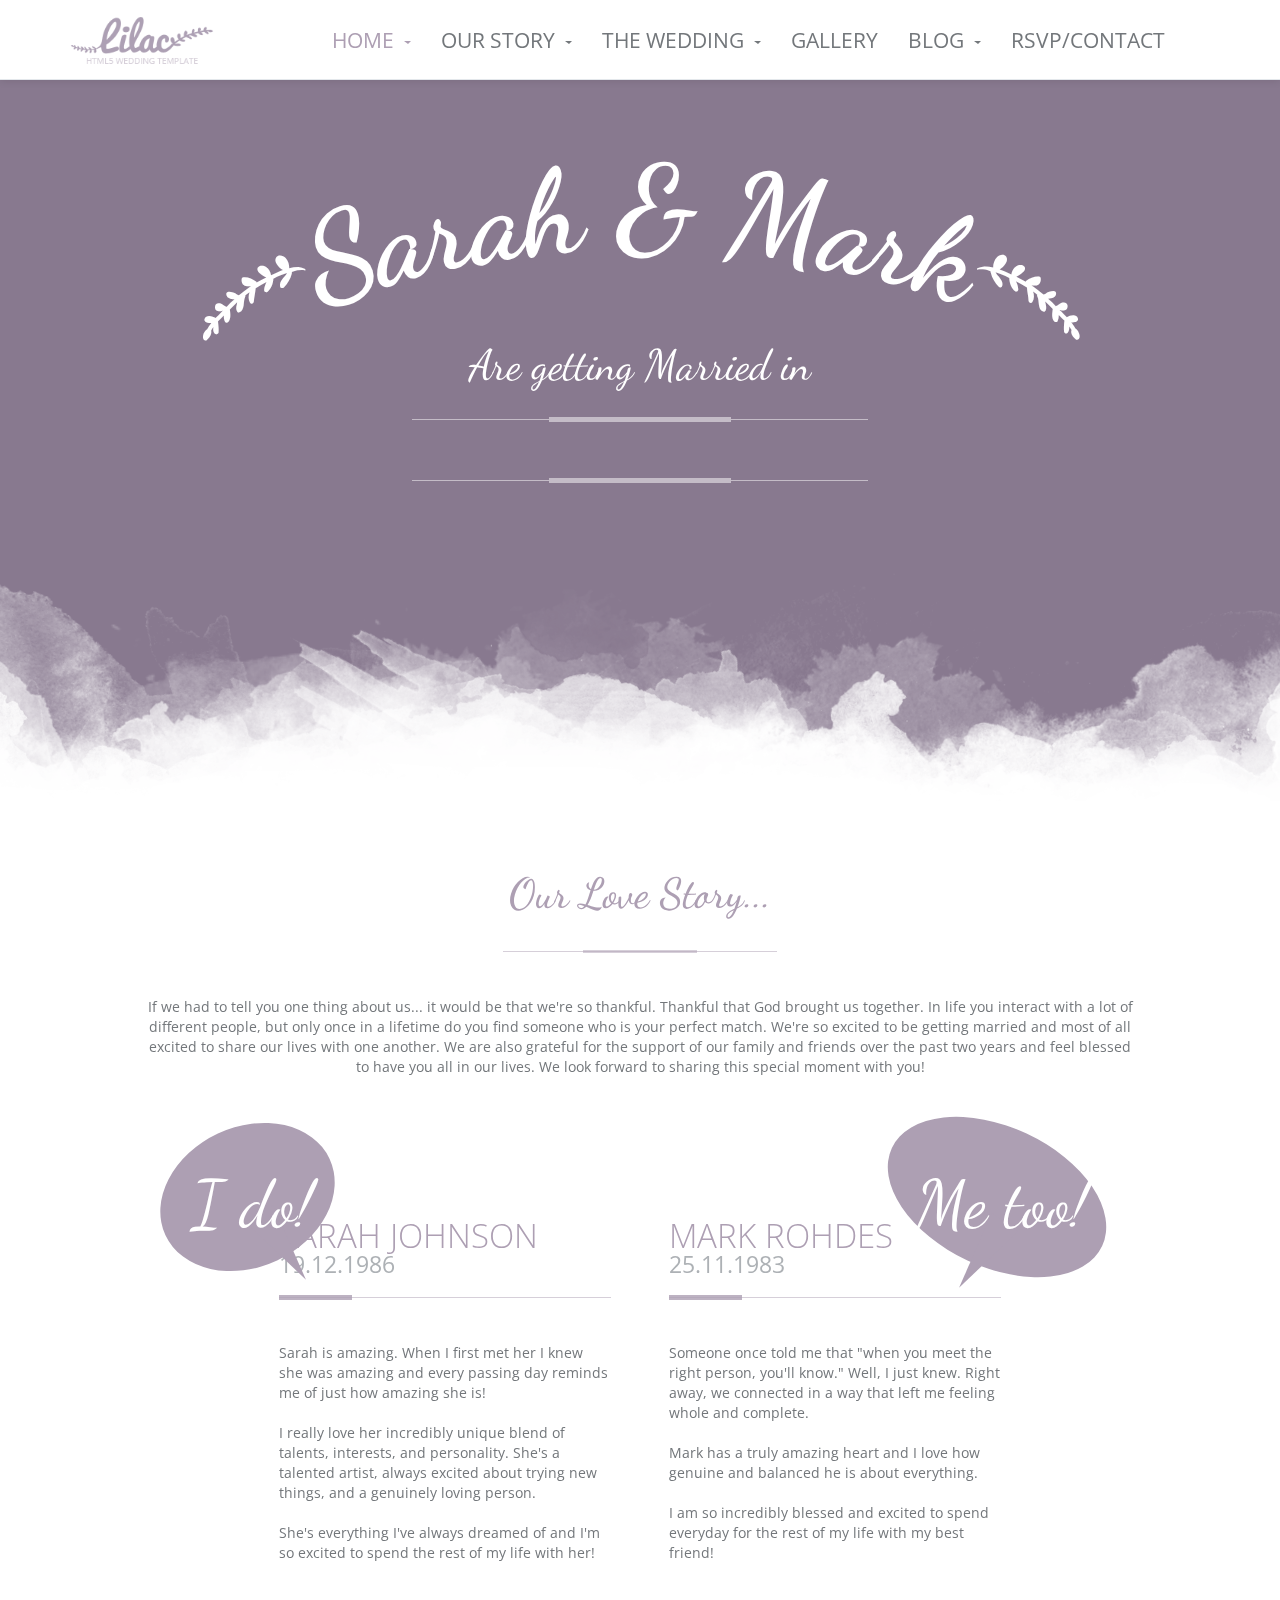
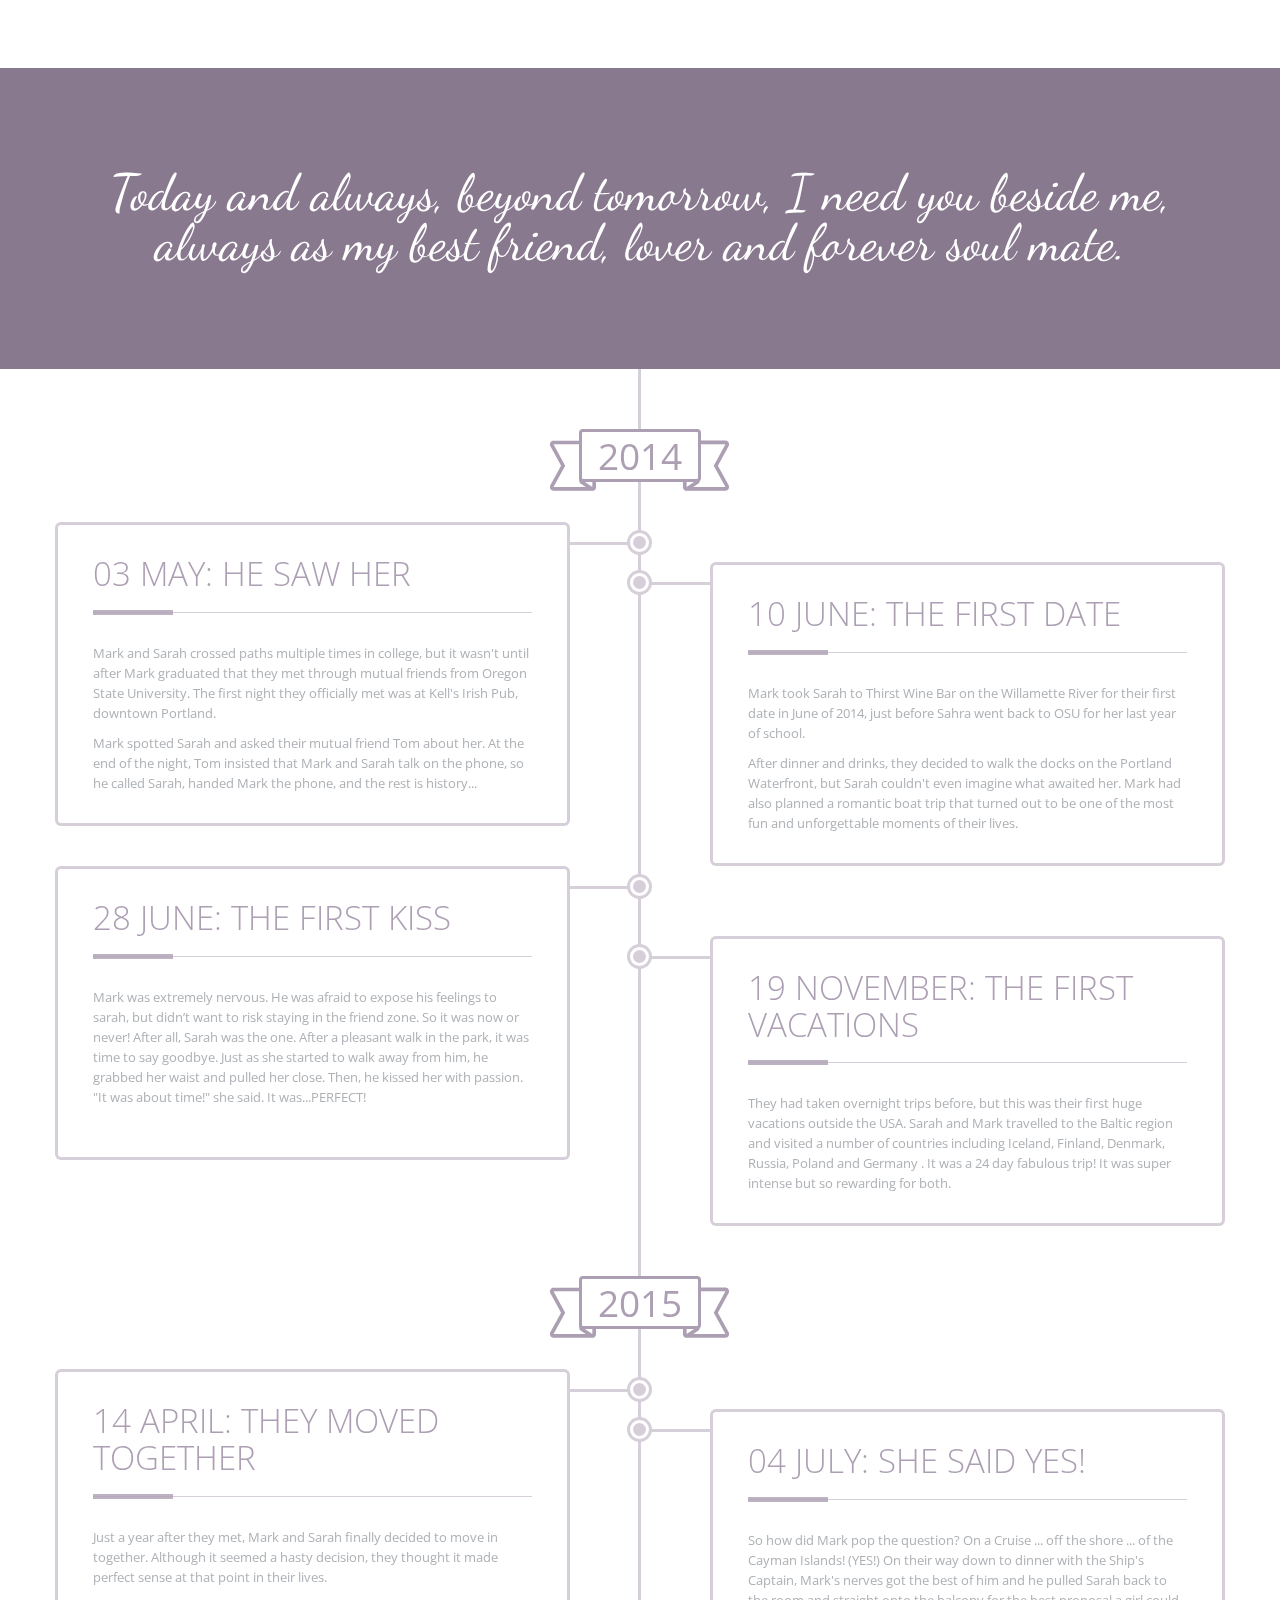
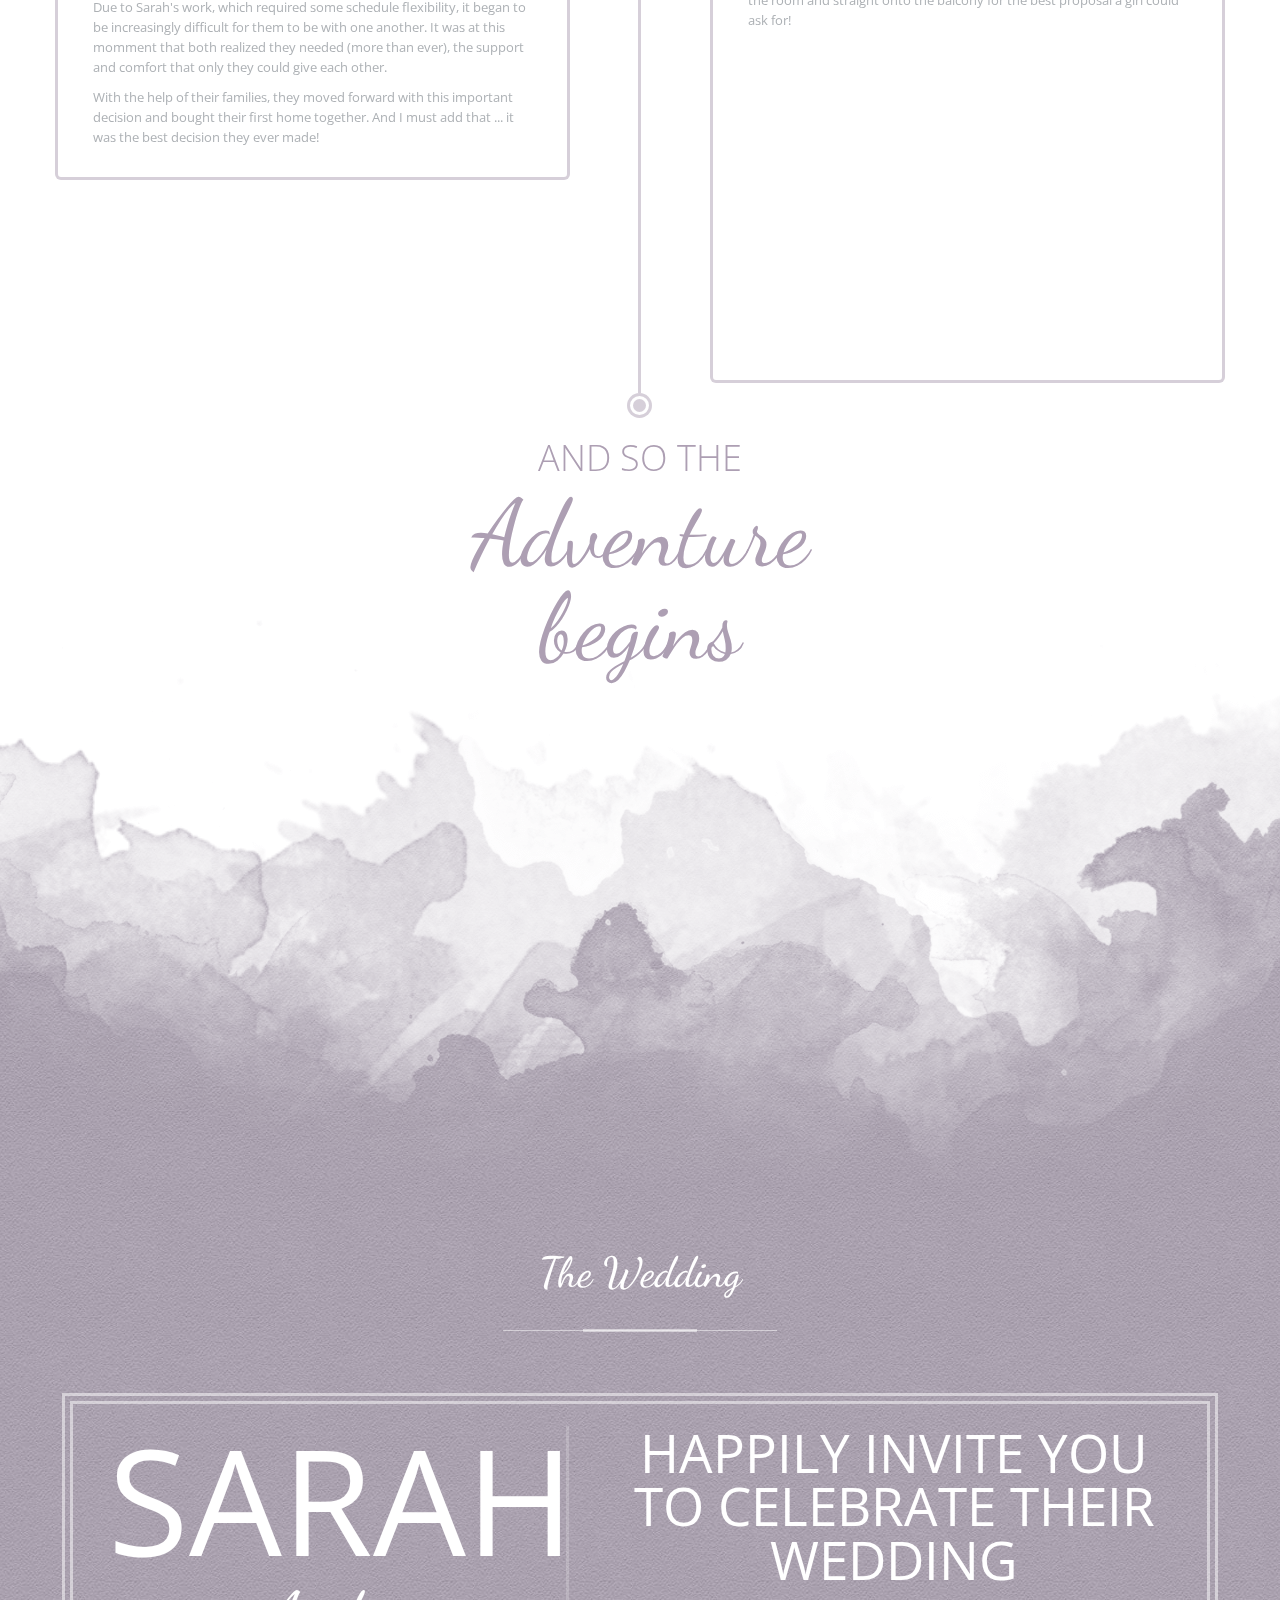
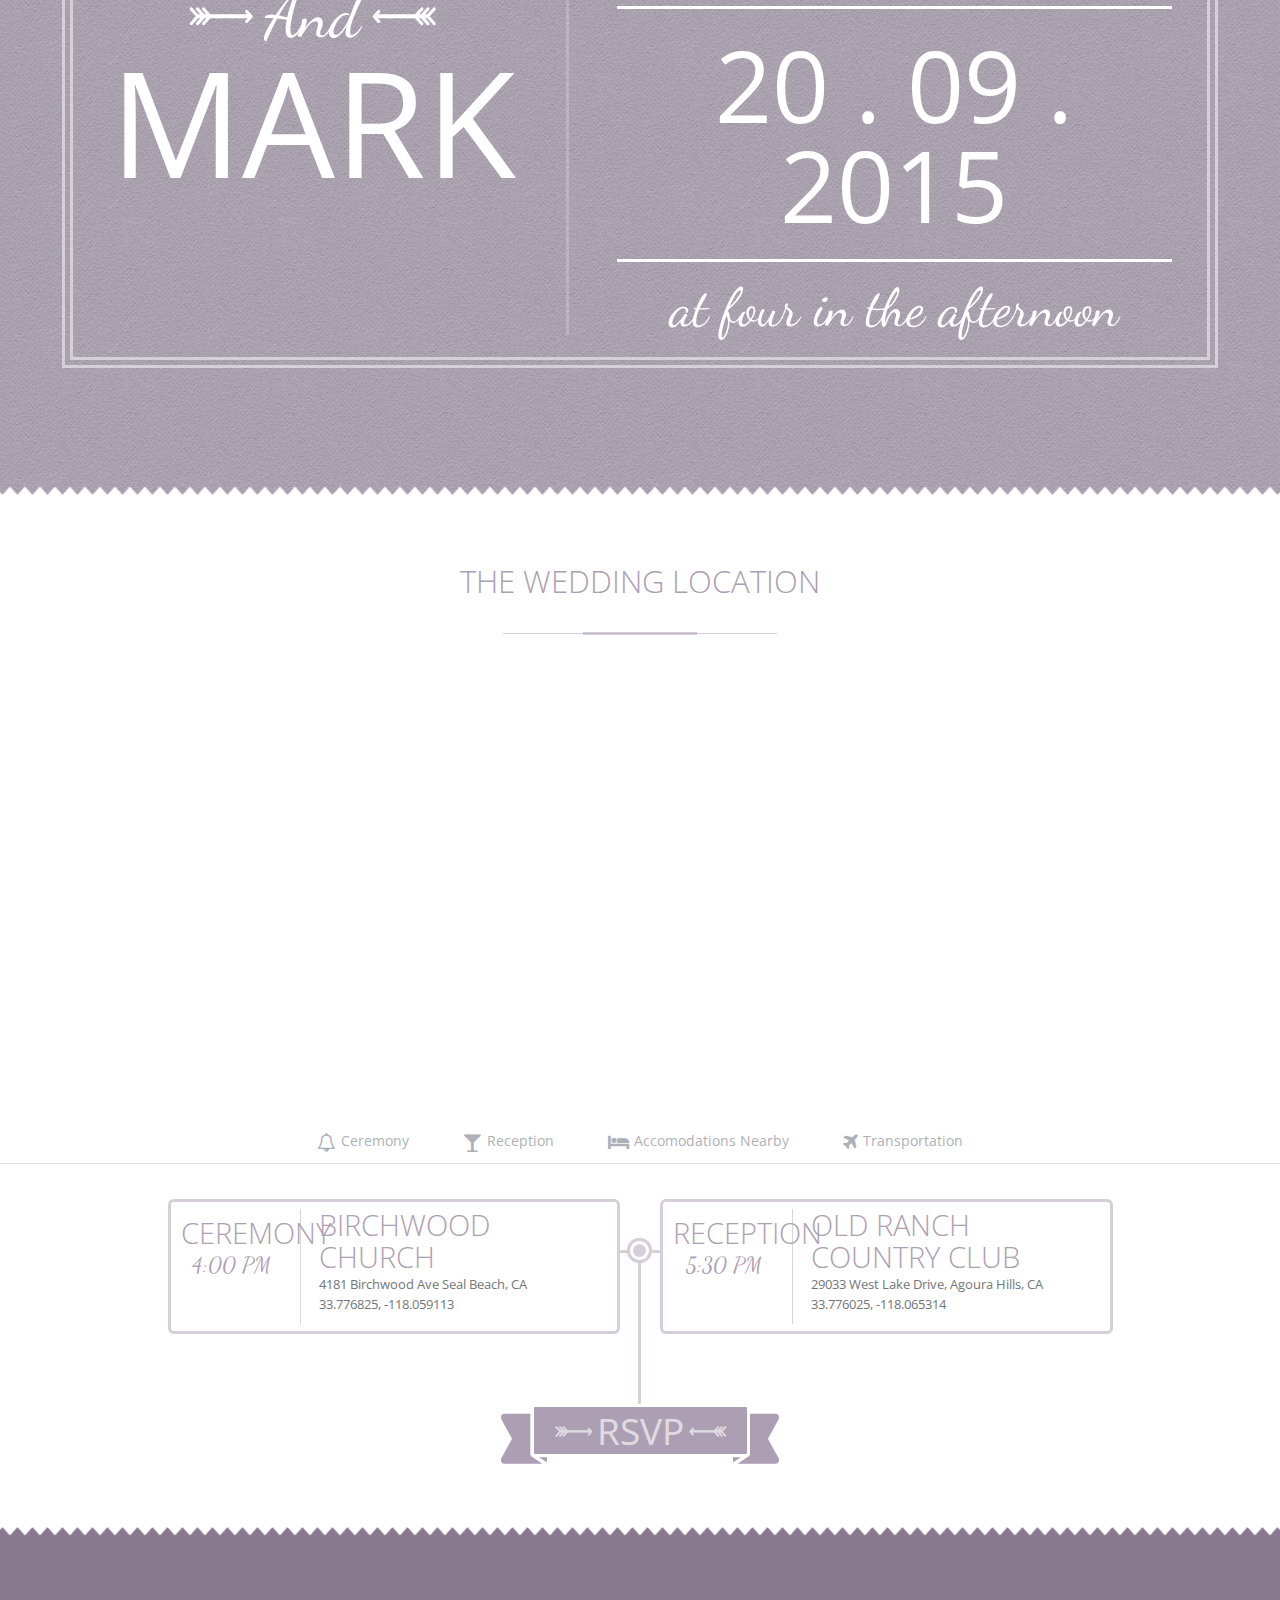
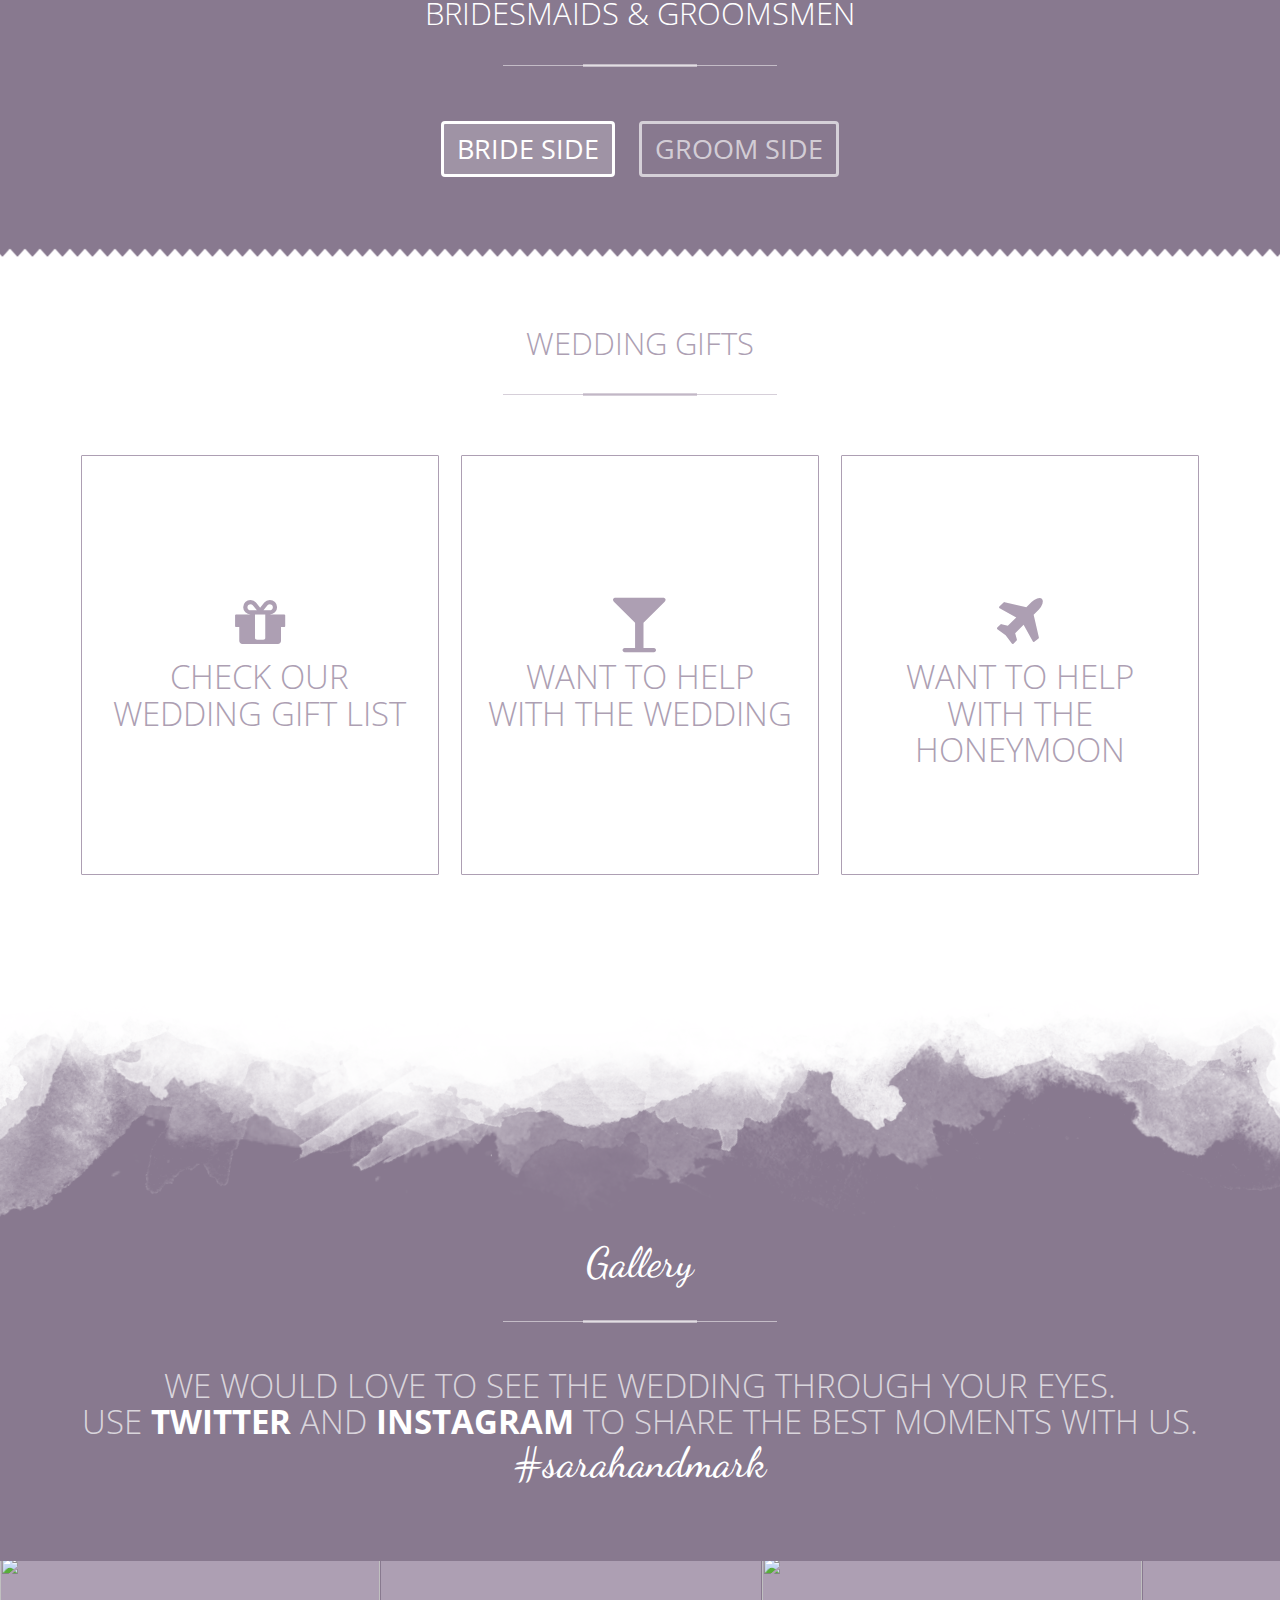
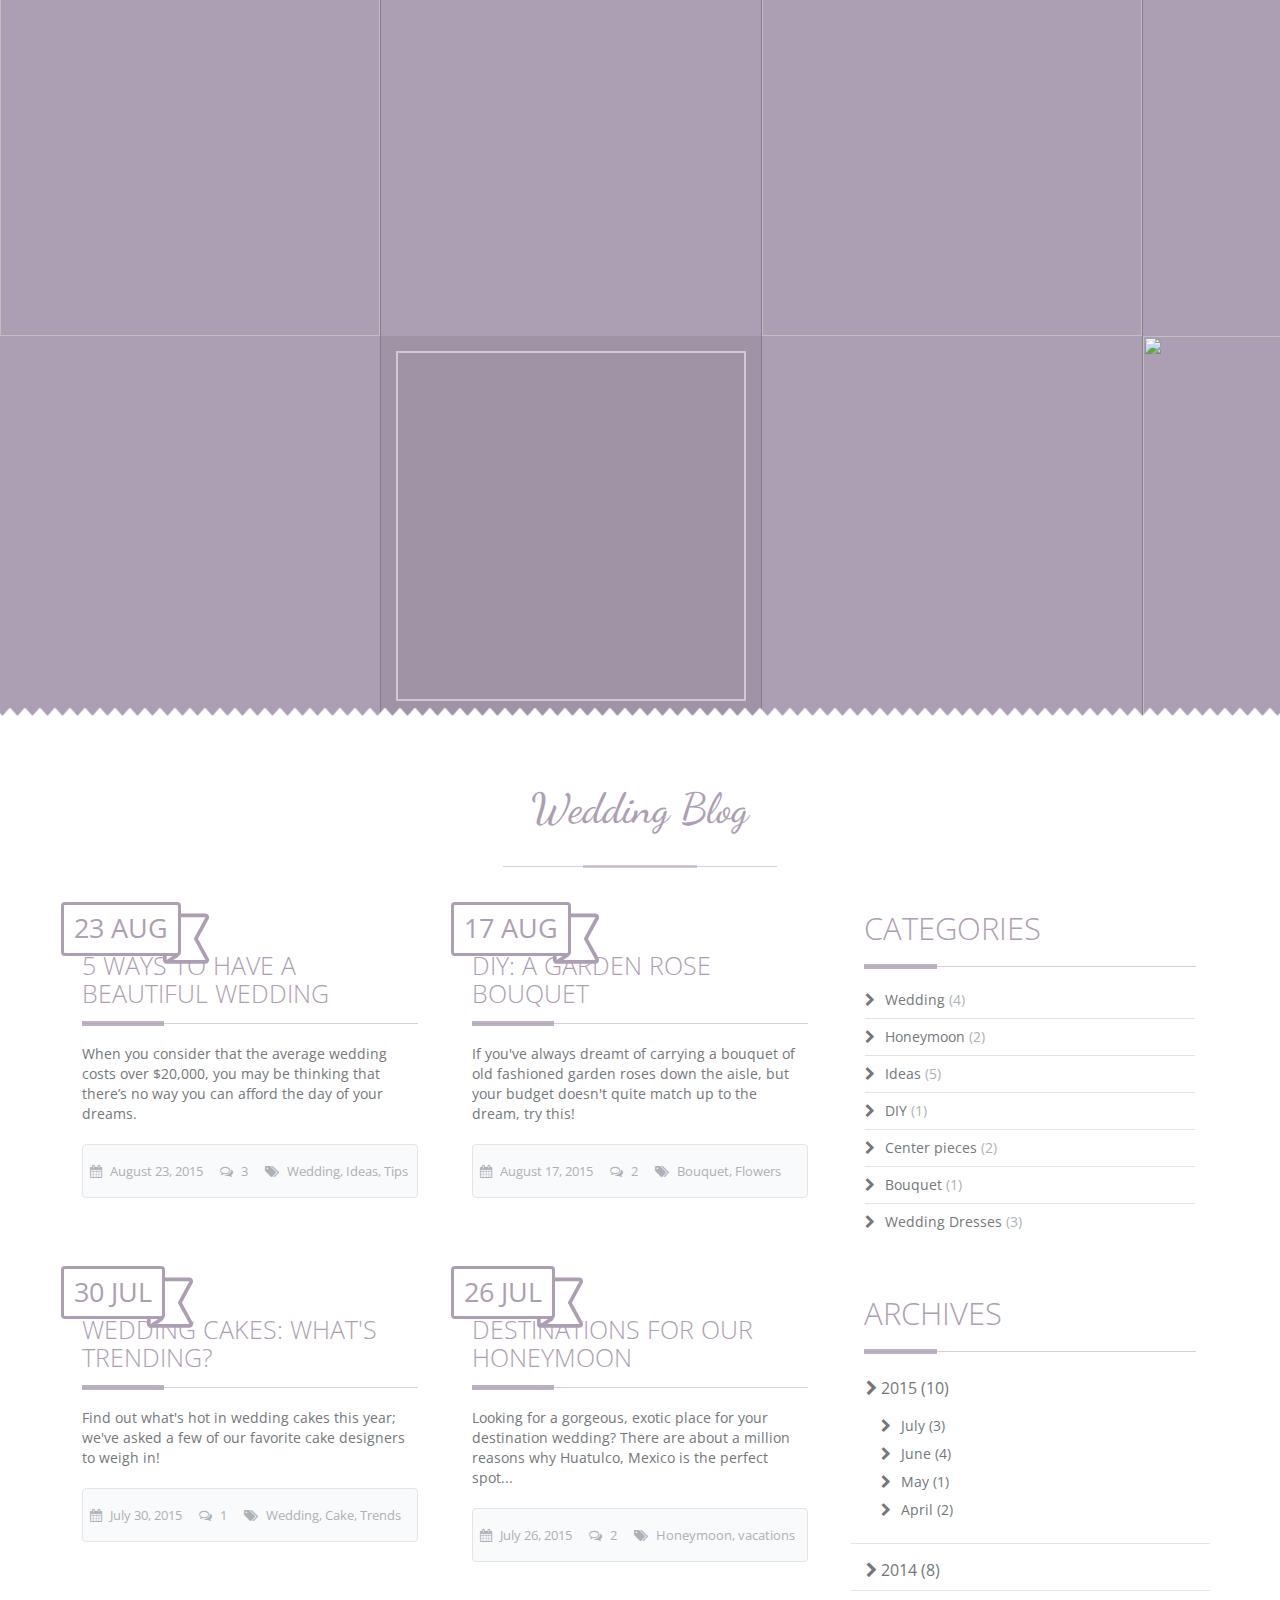
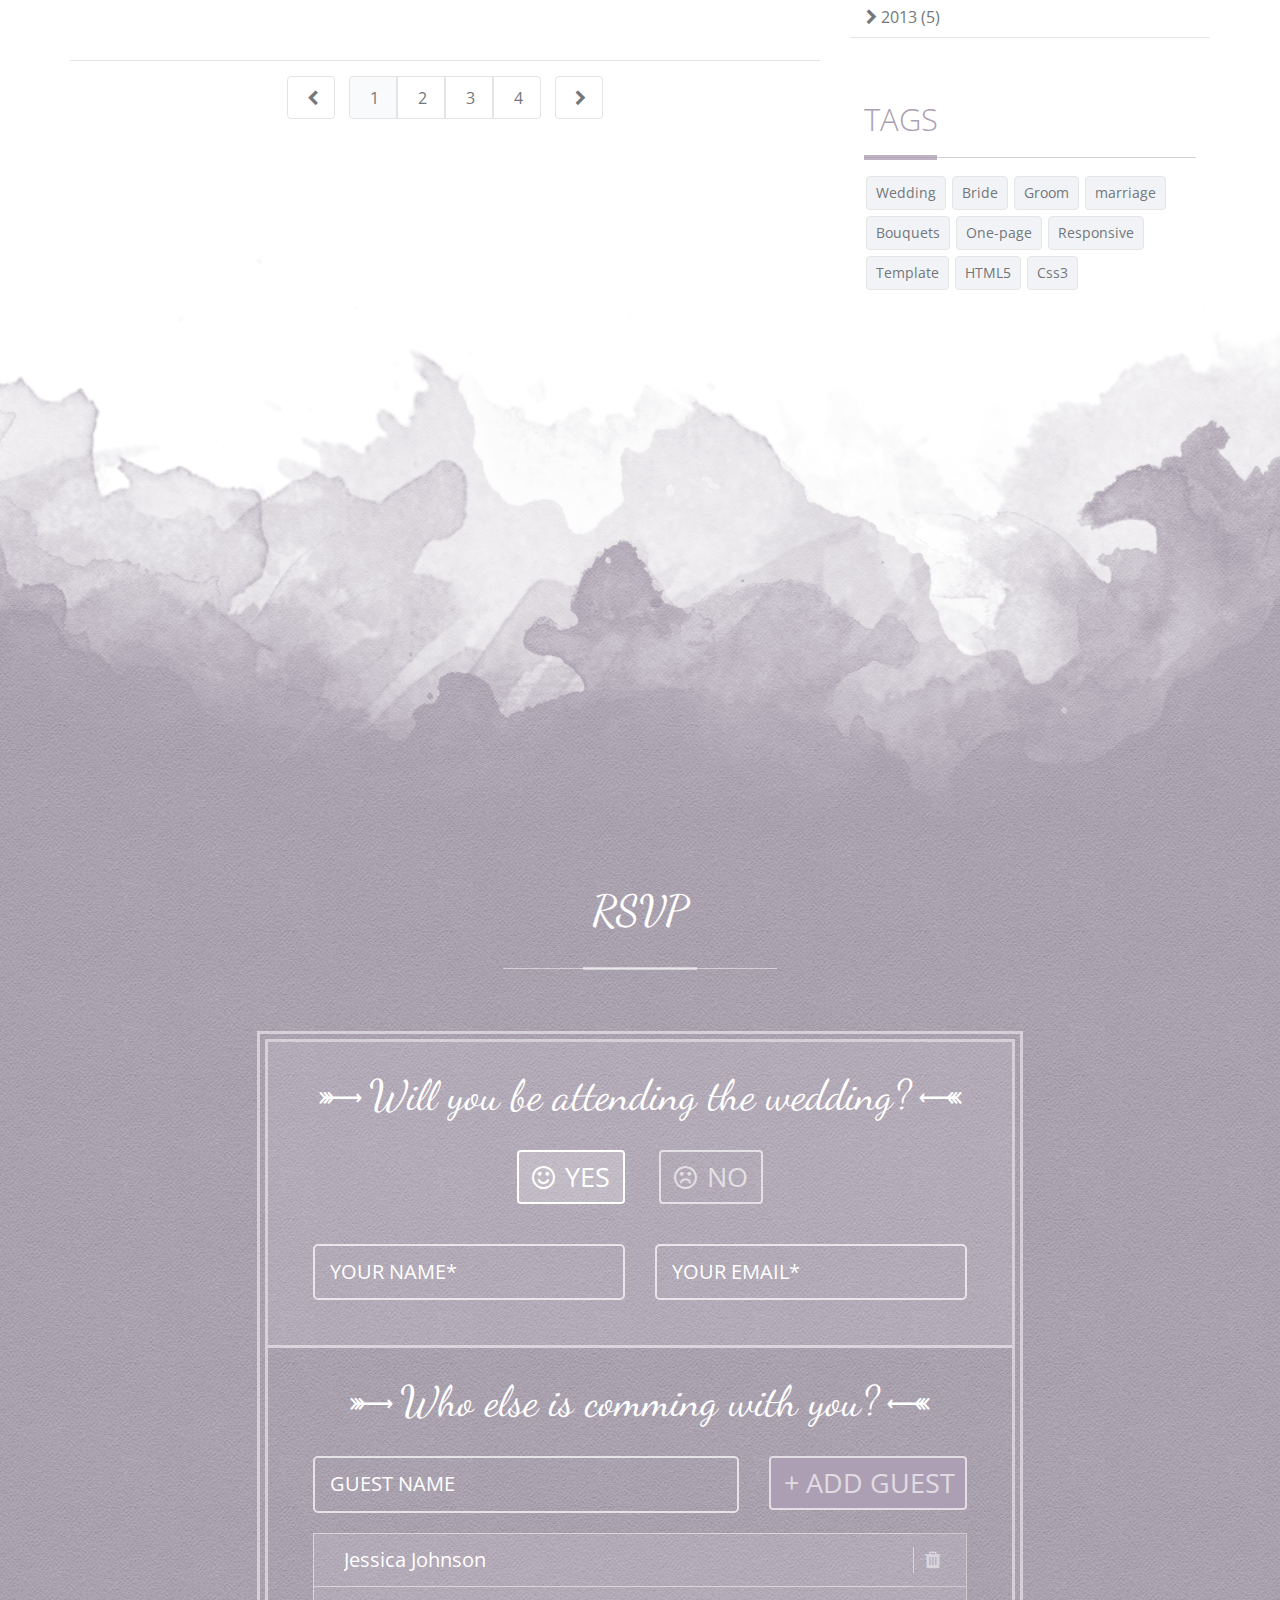
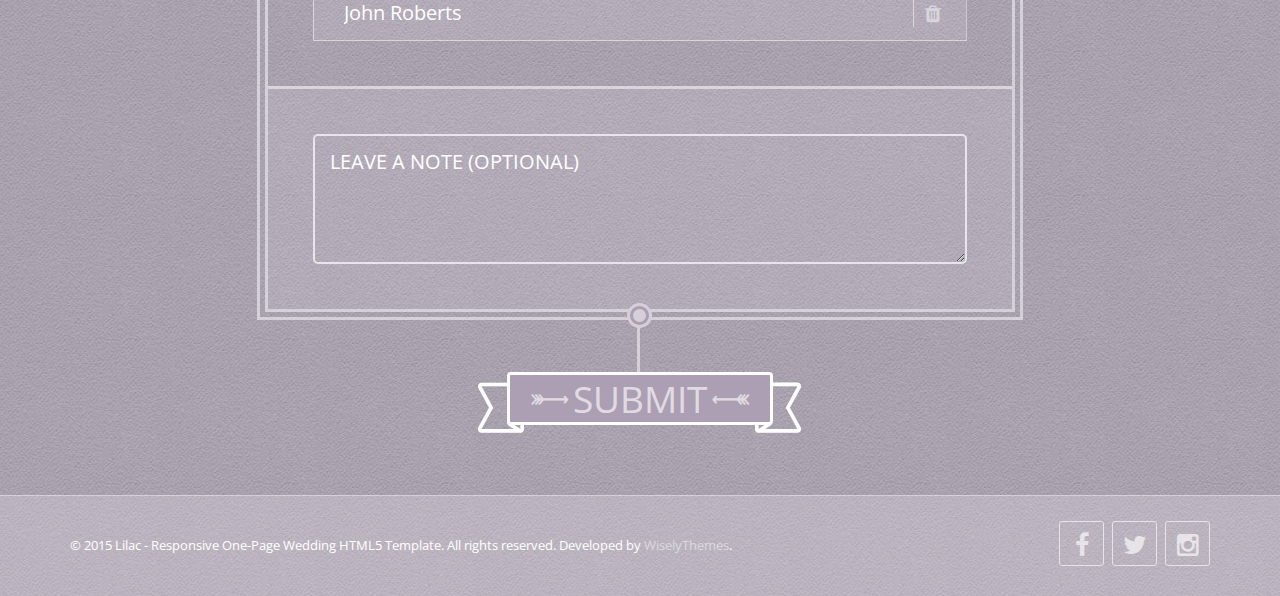
==== index-countdown.html @ 941b2a31 "added Lilac Site Template." ====
<!DOCTYPE html>
<!--[if lt IE 7 ]><html class="ie ie6" lang="en"> <![endif]-->
<!--[if IE 7 ]><html class="ie ie7" lang="en"> <![endif]-->
<!--[if IE 8 ]><html class="ie ie8" lang="en"> <![endif]-->
<!--[if (gte IE 9)|!(IE)]><!--><html lang="en"> <!--<![endif]-->
<head>
	<meta charset="utf-8" />
	<meta http-equiv="X-UA-Compatible" content="IE=edge">
	
	<!-- Page Title -->
	<title>Lilac</title>
	
	<meta name="keywords" content="onepage, single page, band template, retina ready, responsive, modern html5 template, bootstrap, css3, music, band" />
	<meta name="description" content="Lilac - Responsive One-Page Wedding HTML5 Template" />
	<meta name="author" content="Wisely Themes" />
	
	<!-- Mobile Meta Tag -->
	<meta name="viewport" content="width=device-width, initial-scale=1, maximum-scale=1" />

	<!-- Fav and touch icons -->
	<link rel="shortcut icon" type="image/jpg" href="images/fav_touch_icons/favicon.jpg" />
	<link rel="apple-touch-icon" href="images/fav_touch_icons/apple-touch-icon.png" />
	<link rel="apple-touch-icon" sizes="72x72" href="images/fav_touch_icons/apple-touch-icon-72x72.png" />
	<link rel="apple-touch-icon" sizes="114x114" href="images/fav_touch_icons/apple-touch-icon-114x114.png" />
	
	<!-- IE6-8 support of HTML5 elements -->
	<!--[if lt IE 9]>
	  <script src="http://html5shim.googlecode.com/svn/trunk/html5.js"></script> 
	<![endif]-->
	
	<!-- Google Web Font -->
	<link href='http://fonts.googleapis.com/css?family=Dancing+Script:700%7COpen+Sans%7COpen+Sans+Condensed:300' rel='stylesheet' type='text/css'>
	
	<!-- Bootstrap CSS -->
	<link href="css/bootstrap.min.css" rel="stylesheet" />
	
	<!-- Template CSS -->
	<link href="css/style.css" rel="stylesheet" />
	
	<!-- Modernizr -->
	<script src="js/modernizr-2.6.2.min.js"></script>
	
</head>
<body>
	<div id="preloader"><img src="images/logo.png" alt="" /><div class="heartbeat"></div></div> <!-- PRELOADER -->

	<!-- BEGIN WRAPPER -->
	<div id="wrapper">
	
		<!-- BEGIN HEADER -->
		<header id="header">
			<section class="nav-section">
				<div class="container">
					<div class="row">
						<div class="col-sm-12">
							<a href="#home" class="nav-logo"><img src="images/logo.png" alt="" /></a>
							
							<!-- BEGIN MAIN MENU -->
							<nav class="navbar">
								<button id="nav-mobile-btn"><i class="fa fa-bars"></i></button>
								
								<ul class="nav navbar-nav">
									<li class="dropdown">
										<a href="#home" data-toggle="dropdown" data-hover="dropdown">Home<b class="caret"></b></a>
										<ul class="dropdown-menu">
											<li><a href="index.html">Home Slideshow</a></li>
											<li><a href="index-countdown.html">Home Countdown<br><small>(BG Image Grid)</small></a></li>
											<li><a href="index-video.html">Home Video</a></li>
										</ul>
									</li>
									
									<li class="dropdown">
										<a href="#ourstory" data-toggle="dropdown" data-hover="dropdown">Our Story<b class="caret"></b></a>
										<ul class="dropdown-menu">
											<li><a href="#loveline">Loveline</a></li>
										</ul>
									</li>
									
									<li class="dropdown">
										<a href="#thewedding" data-toggle="dropdown" data-hover="dropdown">The Wedding<b class="caret"></b></a>
										<ul class="dropdown-menu">
											<li><a href="#location">The Wedding Location</a></li>
											<li><a href="#bridesmaidsgroomsmen">Bridesmaids & Groomsmen</a></li>
											<li><a href="#weddinggifts">Wedding Gifts</a></li>
											<li class="dropdown-submenu">
												<a href="#">Another Menu</a>
												<ul class="dropdown-menu">
													<li><a href="#">Another Menu</a></li>
													<li><a href="#">Another Menu</a></li>
												</ul>
											</li>
										</ul>
									</li>
									
									<li><a href="#gallery">Gallery</a></li>
									
									<li class="dropdown">
										<a href="#blog" data-toggle="dropdown" data-hover="dropdown">Blog<b class="caret"></b></a>
										<ul class="dropdown-menu">
											<li><a href="blog-single.html">Blog Single Post</a></li>
										</ul>
									</li>
									
									<li><a href="#rsvp">RSVP/Contact</a></li>
								</ul>
							</nav>
							<!-- END MAIN MENU -->
							
						</div>
					</div>
				</div>
			</section>
		</header>
		<!-- END HEADER -->
		
		<!-- BEGIN HOME SECTION -->
		<section id="home" class="divider-bottom-1">
			<div class="container">
				<div class="row">
					<div class="col-sm-12">
						<div class="hero-title curve">Sarah & Mark</div>
						<div class="hero-text">Are getting Married in</div>
						<div class="hero-divider"></div>
						
						<div class="countdown"></div> <!-- Countdown container. Check the bottom of the document where the countdown is being initialized. -->
						
						<div class="hero-divider"></div>
					</div>
				</div>
			</div>
			
			<div id="freewall" class="free-wall">
				<div class="item">
					<img src="http://placehold.it/362x367" alt="" />
				</div>
				<div class="item">
					<img src="http://placehold.it/471x367" alt="" />
				</div>
				<div class="item">
					<img src="http://placehold.it/268x367" alt="" />
				</div>
				<div class="item">
					<img src="http://placehold.it/443x367" alt="" />
				</div>
				<div class="item">
					<img src="http://placehold.it/375x367" alt="" />
				</div>
				<div class="item">
					<img src="http://placehold.it/462x367" alt="" />
				</div>
				<div class="item">
					<img src="http://placehold.it/276x367" alt="" />
				</div>
				<div class="item">
					<img src="http://placehold.it/464x367" alt="" />
				</div>
				<div class="item">
					<img src="http://placehold.it/304x367" alt="" />
				</div>
				<div class="item">
					<img src="http://placehold.it/418x367" alt="" />
				</div>
				<div class="item">
					<img src="http://placehold.it/375x367" alt="" />
				</div>
				<div class="item">
					<img src="http://placehold.it/362x367" alt="" />
				</div>
				<div class="item">
					<img src="http://placehold.it/471x367" alt="" />
				</div>
				<div class="item">
					<img src="http://placehold.it/268x367" alt="" />
				</div>
				<div class="item">
					<img src="http://placehold.it/443x367" alt="" />
				</div>
				<div class="item">
					<img src="http://placehold.it/375x367" alt="" />
				</div>
				<div class="item">
					<img src="http://placehold.it/462x367" alt="" />
				</div>
				<div class="item">
					<img src="http://placehold.it/276x367" alt="" />
				</div>
			</div>
		</section>
		<!-- END HOME SECTION -->
		
		
		<!-- BEGIN OUR STORY SECTION -->
		<section id="ourstory">
			<div class="container">
				<div class="row">
					<div class="col-sm-12">
						<h1 class="section-title">Our Love Story...</h1>
						<p class="section-desc">
							If we had to tell you one thing about us... it would be that we're so thankful. Thankful that God brought us together.  In life you interact with a lot of<br>different people, but only once in a lifetime do you find someone who is your perfect match. We're so excited to be getting married and most of all<br>excited to share our lives with one another. We are also grateful for the support of our family and friends over the past two years and feel blessed<br>to have you all in our lives. We look forward to sharing this special moment with you!
						</p>
					</div>
				</div>
				<div class="row">		
					<div class="story-elem col-sm-4 col-sm-offset-2" data-animation-direction="from-left" data-animation-delay="100">
						<div class="balloon-left" data-animation-direction="from-bottom" data-animation-delay="600">I do!</div>
						<div class="image">
							<img src="http://placehold.it/750x750" alt="" />
							<div class="hover-info">
								<ul class="sn-icons">
									<li><a href="#" title="Facebook"><i class="fa fa-facebook"></i></a></li>
									<li><a href="#" title="Twitter"><i class="fa fa-twitter"></i></a></li>
									<li><a href="#" title="Instagram"><i class="fa fa-instagram"></i></a></li>
								</ul>
							</div>
						</div>
						<h3>Sarah Johnson<small>19.12.1986</small></h3>
						<p>Sarah is amazing. When I first met her I knew she was amazing and every passing day reminds me of just how amazing she is!<br><br>I really love her incredibly unique blend of talents, interests, and personality. She's a talented artist, always excited about trying new things, and a genuinely loving person.<br><br>She's everything I've always dreamed of and I'm so excited to spend the rest of my life with her!</p>
					</div>
					<div class="story-elem col-sm-4" data-animation-direction="from-right" data-animation-delay="100">
						<div class="balloon-right" data-animation-direction="from-bottom" data-animation-delay="900">Me too!</div>
						<div class="image">
							<img src="http://placehold.it/750x750" alt="" />
							<div class="hover-info">
								<ul class="sn-icons">
									<li><a href="#" title="Facebook"><i class="fa fa-facebook"></i></a></li>
									<li><a href="#" title="Twitter"><i class="fa fa-twitter"></i></a></li>
									<li><a href="#" title="Instagram"><i class="fa fa-instagram"></i></a></li>
								</ul>
							</div>
						</div>
						<h3>Mark Rohdes<small>25.11.1983</small></h3>
						<p>Someone once told me that "when you meet the right person, you'll know." Well, I just knew. Right away, we connected  in a way that left me feeling whole and complete.<br><br>Mark has a truly amazing heart and I love how genuine and balanced he is about everything.<br><br>I am so incredibly blessed and excited to spend everyday for the rest of my life with my best friend!</p>
					</div>
				</div>
			</div>
		</section>
		<!-- END OUR STORY SECTION -->
		
		<!-- BEGIN QUOTE SECTION -->
		<section class="parallax quote-fullwidth bg-color-overlay" data-stellar-background-ratio="0.5">
			<div class="container">
				<div class="row">
					<div class="col-sm-12">
						Today and always, beyond tomorrow, I need you beside me, always as my best friend, lover and forever soul mate.
					</div>
				</div>
			</div>
		</section>
		<!-- END QUOTE SECTION -->
		
		
		<!-- BEGIN TIMELINE SECTION -->
		<section id="loveline" class="no-padding-top divider-bottom-2 divider-pattern divider-bg-color">
			<div class="container">
				<div class="row">
					<div class="timeline">
						<div class="year" data-animation-direction="from-top" data-animation-delay="250"><span class="ribbon">2014</span></div>
						
						<div class="event_left" data-animation-direction="from-right" data-animation-delay="250">
							<div class="event_panel">
								<h3>03 May: He saw Her</h3>
								<p>Mark and Sarah crossed paths multiple times in college, but it wasn't until after Mark graduated that they met through mutual friends from Oregon State University. The first night they officially met was at Kell's Irish Pub, downtown Portland.</p>
								<p>Mark spotted Sarah and asked their mutual friend Tom about her. At the end of the night, Tom insisted that Mark and Sarah talk on the phone, so he called Sarah, handed Mark the phone, and the rest is history...</p>
							</div>
						</div>
						
						<div class="event_right" data-animation-direction="from-left" data-animation-delay="550">
							<div class="event_panel">
								<h3>10 June: The First date</h3>
								<p>Mark took Sarah to Thirst Wine Bar on the Willamette River for their first date in June of 2014, just before Sahra went back to OSU for her last year of school. </p>
								<p>After dinner and drinks, they decided to walk the docks on the Portland Waterfront, but Sarah couldn't even imagine what awaited her. Mark had also planned a romantic boat trip that turned out to be one of the most fun and unforgettable moments of their lives.</p>
							</div>
						</div>
						
						<div class="event_left" data-animation-direction="from-right" data-animation-delay="350">
							<div class="event_panel videoEmbed">
								<h3>28 June: The First Kiss</h3>
								<p>Mark was extremely nervous. He was afraid to expose his feelings to sarah, but didn’t want to risk staying in the friend zone. So it was now or never! After all, Sarah was the one.  After a pleasant walk in the park, it was time to say goodbye. Just as she started to walk away from him, he grabbed her waist and pulled her close. Then, he kissed her with passion. "It was about time!" she said. It was...PERFECT!</p>
								<img src="http://placehold.it/750x520" alt="" />
							</div>
						</div>
						
						<div class="event_right" data-animation-direction="from-left" data-animation-delay="650">
							<div class="event_panel">
								<h3>19 November: The First Vacations</h3>
								<p>They had taken overnight trips before, but this was their first huge vacations outside the USA. Sarah and Mark travelled to the Baltic region and visited a number of countries including Iceland, Finland, Denmark, Russia, Poland and Germany . It was a 24 day fabulous trip! It was super intense but so rewarding for both. </p>
								
								<div class="owl-carousel timeline-gallery">
									<div class="item">
										<a href="http://placehold.it/750x500" data-gal="prettyPhoto[gallery-timeline]" title="Our Vacations"><span class="btn btn-default2">+</span></a>
										<img src="http://placehold.it/300x300" alt="" />
									</div>
					
									<div class="item">
										<a href="http://placehold.it/750x500" data-gal="prettyPhoto[gallery-timeline]" title="Our Vacations"><span class="btn btn-default2">+</span></a>
										<img src="http://placehold.it/300x300" alt="" />
									</div>
									
									<div class="item">
										<a href="http://placehold.it/750x500" data-gal="prettyPhoto[gallery-timeline]" title="Our Vacations"><span class="btn btn-default2">+</span></a>
										<img src="http://placehold.it/300x300" alt="" />
									</div>
									<div class="item">
										<a href="http://placehold.it/750x500" data-gal="prettyPhoto[gallery-timeline]" title="Our Vacations"><span class="btn btn-default2">+</span></a>
										<img src="http://placehold.it/300x300" alt="" />
									</div>
									<div class="item">
										<a href="http://placehold.it/750x500" data-gal="prettyPhoto[gallery-timeline]" title="Our Vacations"><span class="btn btn-default2">+</span></a>
										<img src="http://placehold.it/300x300" alt="" />
									</div>
									<div class="item">
										<a href="http://placehold.it/750x500" data-gal="prettyPhoto[gallery-timeline]" title="Our Vacations"><span class="btn btn-default2">+</span></a>
										<img src="http://placehold.it/300x300" alt="" />
									</div>
								</div>
							</div>
						</div>
						
						<div class="year" data-animation-direction="from-top" data-animation-delay="250"><span class="ribbon">2015</span></div>
						
						<div class="event_left" data-animation-direction="from-right" data-animation-delay="450">
							<div class="event_panel">
								<h3>14 April: They moved together</h3>
								<p>Just a year after they met, Mark and Sarah finally decided to move in together. Although it seemed a hasty decision, they thought it made perfect sense at that point in their lives. </p>
								<p>Due to Sarah's work, which required some schedule flexibility, it began to be increasingly difficult for them to be with one another. It was at this momment that both realized they needed (more than ever), the support and comfort that only they could give each other.</p>
								<p>With the help of their families, they moved forward with this important decision and bought their first home together. And I must add that ... it was the best decision they ever made!</p>
							</div>
						</div>
						
						<div class="event_right" data-animation-direction="from-left" data-animation-delay="750">
							<div class="event_panel">
								<h3>04 July: She said yes!</h3>
								<p>So how did Mark pop the question? On a Cruise ... off the shore ... of the Cayman Islands! (YES!) On their way down to dinner with the Ship's Captain, Mark's nerves got the best of him and he pulled Sarah back to the room and straight onto the balcony for the best proposal a girl could ask for!</p>
								<iframe width="560" height="315" src="https://www.youtube.com/embed/pyFBrlyj1p0?start=4" allowfullscreen></iframe>
							</div>
						</div>
					</div>
					
					<div class="timeline_footer">
						<div class="punchline">And so the <span>Adventure<br>begins</span></div>
					</div>
				</div>
			</div>
		</section>
		<!-- END TIMELINE SECTION -->
		
		<!-- BEGIN THE WEDDING SECTION -->
		<section id="thewedding" class="bg-color pattern divider-bottom-3">
			<div class="container">
				<div class="row">
					<div class="col-sm-12">
						<h1 class="section-title">The Wedding</h1>
					</div>
				</div>
				<div class="row center">
					<div class="invite" data-animation-direction="from-left" data-animation-delay="100">
						<div class="invite_authors">
							Sarah
							<span><i class="icon icon-arrow-right"></i>And<i class="icon icon-arrow-left"></i></span>
							Mark
						</div>
						
						<div class="invite_info">
							Happily invite you to celebrate their wedding
							<div class="date">
								20 . 09 . 2015
							</div>
							<div class="hour">at four in the afternoon</div>
						</div>
					</div>
				</div>
			</div>
		</section>
		<!-- END THE WEDDING SECTION -->

		<!-- BEGIN WEDDING LOCATION SECTION -->
		<section id="location">
			<div class="container">
				<div class="row">
					<div class="col-sm-12">
						<h2 class="section-title">The Wedding Location</h2>
					</div>
				</div>
			</div>
			
			<div id="map_canvas"></div>
			
			<div class="map_pins">
				<div class="container">
					<div class="row">
						<div class="col-sm-12">
							<ul class="pins">
								<li><i class="fa fa-bell-o"></i>Ceremony</li>
								<li><i class="fa fa-glass"></i>Reception</li>
								<li><i class="fa fa-bed"></i>Accomodations Nearby</li>
								<li><i class="fa fa-plane"></i>Transportation</li>
							</ul>
						</div>
					</div>
				</div>
			</div>
			
			<div class="container">
				<div class="row">
					<div class="col-sm-10 col-sm-offset-1">
						<div class="location-info timeline">
							<div class="event_left" data-animation-direction="from-right" data-animation-delay="100">
								<div class="event_panel">
									<div class="info-left">
										<h4>Ceremony <small>4:00 PM</small></h4>
									</div>
									
									<div class="info-right">
										<h4>Birchwood Church</h4>
										<p>4181 Birchwood Ave Seal Beach, CA<br>33.776825, -118.059113</p>
									</div>
								</div>
							</div>
							
							<div class="event_right" data-animation-direction="from-left" data-animation-delay="100">
								<div class="event_panel">
									<div class="info-left">
										<h4>Reception <small>5:30 PM</small></h4>
									</div>
									
									<div class="info-right">
										<h4>Old Ranch Country Club</h4>
										<p>29033 West Lake Drive, Agoura Hills, CA<br>33.776025, -118.065314</p>
									</div>
								</div>
							</div>
						</div>
						
						<div class="center">
							<a href="#rsvp" class="btn ribbon btn-color scrollto"><i class="icon icon-arrow-right"></i>RSVP<i class="icon icon-arrow-left"></i></a>
						</div>
					</div>
				</div>
			</div>
		</section>
		<!-- END WEDDING LOCATION SECTION -->
		
		<!-- BEGIN BRIDESMAIDS & GROOMSMEN SECTION -->
		<section id="bridesmaidsgroomsmen" class="divider-bottom-3 parallax bg-color-overlay" data-stellar-background-ratio="0.5">
			<div class="divider-top-1"></div> <!-- The class "divider-top-1" can also be applied to the tag <section>. In this case, it was added on a new <div> because the tag <section> have all pseudo elements (::after and ::before) in use. -->
			<div class="container">
				<div class="row">
					<div class="col-sm-12">
						<h2 class="section-title">Bridesmaids & Groomsmen</h2>
					</div>
				</div>
				
				<div class="row">
					<div class="col-sm-12">
						<div class="bridesmaids-groomsmen-buttons center">
							<button data-slider="bridesmaids-slider" class="btn btn-default2 active">Bride Side</button>
							<button data-slider="groomsmen-slider" class="btn btn-default2">Groom Side</button>
						</div>
						
						<!-- Begin Bridesmaid slider -->
						<div id="bridesmaids-slider" class="owl-carousel bridesmaids-groomsmen-slider">
							<div class="item" data-animation-direction="from-bottom" data-animation-delay="250">
								<div class="image">
									<a href="#" class="info">
										<h3>Emma Williams</h3>
										<span class="title">Maid of honour</span>
									</a>
									<img src="http://placehold.it/256x256" alt="" />
								</div>
							</div>
							
							<div class="item" data-animation-direction="from-bottom" data-animation-delay="450">
								<div class="image">
									<a href="#" class="info">
										<h3>Rachel Brook</h3>
										<span class="title">Bridesmaid</span>
									</a>
									<img src="http://placehold.it/256x256" alt="" />
								</div>
							</div>
							
							<div class="item" data-animation-direction="from-bottom" data-animation-delay="650">
								<div class="image">
									<a href="#" class="info">
										<h3>kate Davison</h3>
										<span class="title">Bridesmaid</span>
									</a>
									<img src="http://placehold.it/256x256" alt="" />
								</div>
							</div>
							
							<div class="item" data-animation-direction="from-bottom" data-animation-delay="850">
								<div class="image">
									<a href="#" class="info">
										<h3>Jessica Johnson</h3>
										<span class="title">Bridesmaid</span>
									</a>
									<img src="http://placehold.it/256x256" alt="" />
								</div>
							</div>
							
							<div class="item">
								<div class="image">
									<a href="#" class="info">
										<h3>Vanessa Gibson</h3>
										<span class="title">Bridesmaid</span>
									</a>
									<img src="http://placehold.it/256x256" alt="" />
								</div>
							</div>
						</div>	
						<!-- End Bridesmaid slider -->
						
						<!-- Begin Groomsmen slider with class "hide" -->
						<div id="groomsmen-slider" class="owl-carousel bridesmaids-groomsmen-slider hide">	
							<div class="item">
								<div class="image">
									<a href="#" class="info">
										<h3>Gary Hope</h3>
										<span class="title">Best man</span>
									</a>
									<img src="http://placehold.it/256x256" alt="" />
								</div>
							</div>
							
							<div class="item">
								<div class="image">
									<a href="#" class="info">
										<h3>Eric Jefferson</h3>
										<span class="title">Groomsman</span>
									</a>
									<img src="http://placehold.it/256x256" alt="" />
								</div>
							</div>
							
							<div class="item">
								<div class="image">
									<a href="#" class="info">
										<h3>William Kersey</h3>
										<span class="title">Maid of Honnor</span>
									</a>
									<img src="http://placehold.it/256x256" alt="" />
								</div>
							</div>
							
							<div class="item">
								<div class="image">
									<a href="#" class="info">
										<h3>Taylor Pierce</h3>
										<span class="title">Maid of Honnor</span>
									</a>
									<img src="http://placehold.it/256x256" alt="" />
								</div>
							</div>
							
							<div class="item">
								<div class="image">
									<a href="#" class="info">
										<h3>David Madison</h3>
										<span class="title">Maid of Honnor</span>
									</a>
									<img src="http://placehold.it/256x256" alt="" />
								</div>
							</div>
						</div>
						<!-- End Groomsmen slider -->
						
					</div>
				</div>
			</div>
		</section>
		<!-- END BRIDESMAIDS & GROOMSMEN SECTION -->
		
		<!-- BEGIN WEDDING GIFTS SECTION -->
		<section id="weddinggifts">
			<div class="container">
				<div class="row">
					<div class="col-sm-12">
						<h2 class="section-title">Wedding Gifts</h2>
					</div>
				</div>
				
				<div class="row">
					<div class="col-sm-12">
						<ul class="wedding-gifts clearfix">
							<li id="gift-list" data-animation-direction="from-bottom" data-animation-delay="250">
								<i class="fa fa-gift"></i><br>
								<h3>Check our<br>wedding gift list</h3>
								<div class="info">
									<a href="#" class="img"><img src="images/macys.png" alt="Macy's" /></a>
									<a href="#" class="img"><img src="images/target.png" alt="Target" /></a>
								</div>
							</li>
							<li id="help-wedding" data-animation-direction="from-bottom" data-animation-delay="450">
								<i class="fa fa-glass"></i><br>
								<h3>Want to help<br>with the wedding</h3>
								<div class="info">
									<br><a href="#rsvp" class="btn btn-default2 scrollto"><i class="fa fa-envelope"></i>Contact us</a>
								</div>
							</li>
							<li id="help-honeymoon" data-animation-direction="from-bottom" data-animation-delay="650">
								<i class="fa fa-plane"></i><br>
								<h3>Want to help<br>with the honeymoon</h3>
								<div class="info">
									<a href="#" class="btn btn-default2">$15</a>
									<a href="#" class="btn btn-default2">$30</a>
									<a href="#" class="btn btn-default2">$50</a>
									<br>
									<a href="#" id="otheramount" class="btn btn-default2">Other Amount</a>
								</div>
							</li>
						</ul>
					</div>
				</div>
			</div>
		</section>
		<!-- END WEDDING GIFTS SECTION -->
		
		<!-- BEGIN GALLERY SECTION -->
		<section id="gallery" class="divider-bottom-3 bg-color-overlay parallax no-padding-bottom no-padding-top" data-stellar-background-ratio="0.5">
			<div class="divider-top-2"></div> <!-- The class "divider-top-2" can also be applied to the tag <section>. In this case, it was added on a new <div> because the tag <section> have all pseudo elements (::after and ::before) in use. -->
			<div class="container">
				<div class="row">
					<div class="col-sm-12">
						<h1 class="section-title">Gallery</h1>
					</div>
				</div>
				
				<div class="row">
					<div class="col-sm-12">
						<div class="section-desc center">
							<h3 class="gallery-desc">We would love to see the wedding through your eyes.<br>Use <strong>Twitter</strong> and <strong>Instagram</strong> to share the best moments with us.</h3>
							<h1>#sarahandmark</h1>
						</div>
					</div>
				</div>
			</div>
			
			<div class="gallery-wrapper">
				<div class="gallery-left"></div>
				<div class="gallery-right"></div>
				
				<div class="gallery-scroller">
					<ul>
						<li>
							<span><a href="http://placehold.it/750x500" data-gal="prettyPhoto[gallery]" title="Wedding Photos"><i class="fa fa-link"></i></a></span>
							<img src="http://placehold.it/380x380" alt="" />
						</li>
						
						<li class="instagram"></li> <!-- The list item with class "instagram" will be automatically populated with an Instagram photo -->
						
						<li>
							<span><a href="http://placehold.it/750x500" data-gal="prettyPhoto[gallery]" title="Wedding Photos"><i class="fa fa-link"></i></a></span>
							<img src="http://placehold.it/380x380" alt="" />
						</li>
						
						<li class="instagram"></li> <!-- The list item with class "instagram" will be automatically populated with an Instagram photo -->
						
						<li class="tweet"></li> <!-- The list item with class "tweet" will be automatically populated with an Twitter post -->
						
						<li class="instagram"></li> <!-- The list item with class "instagram" will be automatically populated with an Instagram photo -->
						
						<li>
							<span><a href="http://placehold.it/750x500" data-gal="prettyPhoto[gallery]" title="Wedding Photos"><i class="fa fa-link"></i></a></span>
							<img src="http://placehold.it/380x380" alt="" />
						</li>
						
						<li class="tweet"></li> <!-- The list item with class "tweet" will be automatically populated with an Twitter post -->
					</ul>
					<ul>
						<li class="instagram"></li> <!-- The list item with class "instagram" will be automatically populated with an Instagram photo -->
						
						<li class="tweet"></li> <!-- The list item with class "tweet" will be automatically populated with an Twitter post -->
						
						<li class="instagram"></li> <!-- The list item with class "instagram" will be automatically populated with an Instagram photo -->
						
						<li>
							<span><a href="http://placehold.it/750x500" data-gal="prettyPhoto[gallery]" title="Wedding Photos"><i class="fa fa-link"></i></a></span>
							<img src="http://placehold.it/380x380" alt="" />
						</li>
						
						<li class="instagram"></li> <!-- The list item with class "instagram" will be automatically populated with an Instagram photo -->
						
						<li>
							<span><a href="http://placehold.it/750x500" data-gal="prettyPhoto[gallery]" title="Wedding Photos"><i class="fa fa-link"></i></a></span>
							<img src="http://placehold.it/380x380" alt="" />
						</li>
						
						<li class="tweet"></li> <!-- The list item with class "tweet" will be automatically populated with an Twitter post -->
						
						<li class="instagram"></li> <!-- The list item with class "instagram" will be automatically populated with an Instagram photo -->
					</ul>
				</div>
			</div>
		</section>
		<!-- END GALLERY SECTION -->
		
		<!-- BEGIN BLOG SECTION -->
		<section id="blog" class="divider-bottom-2 divider-pattern divider-bg-color">
			<div class="container">
				<div class="row">
					<div class="col-sm-12">
						<h1 class="section-title">Wedding Blog</h1>
					</div>
				</div>
				
				<div class="row">
					<!-- BEGIN BLOG MAIN CONTENT -->
					<div class="col-sm-8">
						<!-- BEGIN BLOG LISTING -->
						<div class="blog-listing clearfix">
							<div class="row">
								<div class="item col-md-6"><!-- BEGIN BLOG ITEM -->
									<div class="image">
										<a href="blog-single.html">
											<span class="btn btn-default2 btn-small"><i class="fa fa-file-o"></i> Read More</span>
										</a>
										<img src="http://placehold.it/750x580" alt="" />
									</div>
									<div class="date">
										<div class="ribbon">23 Aug</div>
									</div>
									<div class="info-blog">
										<h3>
											<a href="blog-single.html">5 ways to have a beautiful wedding</a>
										</h3>
										<p>When you consider that the average wedding costs over $20,000, you may be thinking that there’s no way you can afford the day of your dreams.</p>
                                        <ul class="bottom-info">
											<li><i class="fa fa-calendar"></i> August 23, 2015</li>
											<li><i class="fa fa-comments-o"></i> 3</li>
											<li><i class="fa fa-tags"></i> Wedding, Ideas, Tips</li>
										</ul>
                                    </div>
								</div><!-- END BLOG ITEM -->
								
								<div class="item col-md-6"><!-- BEGIN BLOG ITEM -->
									<div class="image">
										<a href="blog-single.html">
											<span class="btn btn-default2 btn-small"><i class="fa fa-file-o"></i> Read More</span>
										</a>
										<img src="http://placehold.it/750x580" alt="" />
									</div>
									<div class="date">
										<div class="ribbon">17 Aug</div>
									</div>
									<div class="info-blog">
										<h3>
											<a href="blog-single.html">DIY: A Garden Rose Bouquet</a>
										</h3>
										<p>If you've always dreamt of carrying a bouquet of old fashioned garden roses down the aisle, but your budget doesn't quite match up to the dream, try this!</p>
										<ul class="bottom-info">
											<li><i class="fa fa-calendar"></i> August 17, 2015</li>
											<li><i class="fa fa-comments-o"></i> 2</li>
											<li><i class="fa fa-tags"></i> Bouquet, Flowers</li>
										</ul>
									</div>
								</div><!-- END BLOG ITEM -->
							</div>
							
							<div class="row">
								<div class="item col-md-6"><!-- BEGIN BLOG ITEM -->
									<div class="image">
										<a href="blog-single.html">
											<span class="btn btn-default2 btn-small"><i class="fa fa-file-o"></i> Read More</span>
										</a>
										<img src="http://placehold.it/750x580" alt="" />
									</div>
									<div class="date">
										<div class="ribbon">30 Jul</div>
									</div>
									<div class="info-blog">
										<h3>
											<a href="blog-single.html">Wedding Cakes: What's Trending?</a>
										</h3>
										<p>Find out what's hot in wedding cakes this year;<br>we've asked a few of our favorite cake designers<br>to weigh in!</p>
										<ul class="bottom-info">
											<li><i class="fa fa-calendar"></i> July 30, 2015</li>
											<li><i class="fa fa-comments-o"></i> 1</li>
											<li><i class="fa fa-tags"></i> Wedding, Cake, Trends</li>
										</ul>
									</div>
								</div><!-- END BLOG ITEM -->
								
								<div class="item col-md-6"><!-- BEGIN BLOG ITEM -->
									<div class="image">
										<a href="blog-single.html">
											<span class="btn btn-default2 btn-small"><i class="fa fa-file-o"></i> Read More</span>
										</a>
										<img src="http://placehold.it/750x580" alt="" />
									</div>
									<div class="date">
										<div class="ribbon">26 Jul</div>
									</div>
									<div class="info-blog">
										<h3>
											<a href="blog-single.html">Destinations for our honeymoon</a>
										</h3>
										<p>Looking for a gorgeous, exotic place for your destination wedding? There are about a million reasons why Huatulco, Mexico is the perfect spot...</p>
										<ul class="bottom-info">
											<li><i class="fa fa-calendar"></i> July 26, 2015</li>
											<li><i class="fa fa-comments-o"></i> 2</li>
											<li><i class="fa fa-tags"></i> Honeymoon, vacations</li>
										</ul>
									</div>
								</div><!-- END BLOG ITEM -->
							</div>
						</div>
						<!-- END BLOG LISTING -->	
							
						<!-- BEGIN PAGINATION -->
						<div class="pagination">
							<ul id="previous">
								<li><a href="#"><i class="fa fa-chevron-left"></i></a></li>
							</ul>
							<ul>
								<li class="active"><a href="#">1</a></li>
								<li><a href="#">2</a></li>
								<li><a href="#">3</a></li>
								<li><a href="#">4</a></li>
							</ul>
							<ul id="next">
								<li><a href="#"><i class="fa fa-chevron-right"></i></a></li>
							</ul>
						</div>
						<!-- END PAGINATION -->
					</div>	
					<!-- END BLOG MAIN CONTENT -->
						
						
					<!-- BEGIN SIDEBAR -->
					<div class="sidebar col-sm-4">
						<h2 class="section-title">Categories</h2>
						<ul class="categories">
							<li><a href="#">Wedding <span>(4)</span></a></li>
							<li><a href="#">Honeymoon <span>(2)</span></a></li>
							<li><a href="#">Ideas <span>(5)</span></a></li>
							<li><a href="#">DIY <span>(1)</span></a></li>
							<li><a href="#">Center pieces <span>(2)</span></a></li>
							<li><a href="#">Bouquet <span>(1)</span></a></li>
							<li><a href="#">Wedding Dresses <span>(3)</span></a></li>
						</ul>
						
						<!-- BEGIN ARCHIVES ACCORDION -->
						<h2 class="section-title">Archives</h2>
						<div id="accordion" class="panel-group blog-accordion">
							<div class="panel">
								<div class="panel-heading">
									<div class="panel-title">
										<a data-toggle="collapse" data-parent="#accordion" href="#collapseOne" class="">
											<i class="fa fa-chevron-right"></i> 2015 (10)
										</a>
									</div>
								</div>
								<div id="collapseOne" class="panel-collapse collapse in">
									<div class="panel-body">
										<ul>
											<li><a href="#">July (3)</a></li>
											<li><a href="#">June (4)</a></li>
											<li><a href="#">May (1)</a></li>
											<li><a href="#">April (2)</a></li>
										</ul>
									</div>
								</div>
							</div>
							
							<div class="panel">
								<div class="panel-heading">
									<div class="panel-title">
										<a data-toggle="collapse" data-parent="#accordion" href="#collapseTwo" class="collapsed">
											<i class="fa fa-chevron-right"></i> 2014 (8)
										</a>
									</div>
								</div>
								<div id="collapseTwo" class="panel-collapse collapse">
									<div class="panel-body">
										<ul>
											<li><a href="#">May (1)</a></li>
											<li><a href="#">April (3)</a></li>
											<li><a href="#">March (1)</a></li>
											<li><a href="#">February (2)</a></li>
											<li><a href="#">January (1)</a></li>
										</ul>
									</div>
								</div>
							</div>
							
							<div class="panel">
								<div class="panel-heading">
									<div class="panel-title">
										<a data-toggle="collapse" data-parent="#accordion" href="#collapseThree" class="collapsed">
											<i class="fa fa-chevron-right"></i> 2013 (5)
										</a>
									</div>
								</div>
								<div id="collapseThree" class="panel-collapse collapse">
									<div class="panel-body">
										<ul>
											<li><a href="#">April (1)</a></li>
											<li><a href="#">March (1)</a></li>
											<li><a href="#">February (2)</a></li>
											<li><a href="#">January (1)</a></li>
										</ul>
									</div>
								</div>
							</div>
						</div>
						<!-- END  ARCHIVES ACCORDION -->
						
						<!-- BEGIN TAGS -->
						<h2 class="section-title">Tags</h2>
						<ul class="tags col-sm-12">
							<li><a href="#">Wedding</a></li>
							<li><a href="#">Bride</a></li>
							<li><a href="#">Groom</a></li>
							<li><a href="#">marriage</a></li>
							<li><a href="#">Bouquets</a></li>
							<li><a href="#">One-page</a></li>
							<li><a href="#">Responsive</a></li>
							<li><a href="#">Template</a></li>
							<li><a href="#">HTML5</a></li>
							<li><a href="#">Css3</a></li>
						</ul>
						<!-- END TAGS -->
					</div>
					<!-- END SIDEBAR -->
				</div>
			</div>
		</section>
		<!-- END BLOG SECTION -->
		
			
		<!-- BEGIN CONTACTS SECTION -->
		<section id="rsvp" class="bg-color pattern">
			<div class="container">
				<div class="row">
					<div class="col-sm-12">
						<h1 class="section-title">RSVP</h1>
					</div>
				</div>
				
				<div class="row">
					<div class="col-sm-8 center">

						<form id="form-rsvp" method="post" action="#">
							<div class="form-wrap">
								<section class="highlighted">
									<h3><i class="icon icon-arrow-right"></i>Will you be attending the wedding?<i class="icon icon-arrow-left"></i></h3>
									<div data-value="attending_wedding" class="radio-lilac col-sm-12">
										<button class="btn btn-default active" data-value="yes"><i class="fa fa-smile-o"></i>Yes</button>
										<button class="btn btn-default" data-value="no"><i class="fa fa-frown-o"></i>No</button>
									</div>
									<div class="col-sm-6">
										<input type="text" name="Name" placeholder="YOUR NAME*" class="form-control required fromName" />
									</div>
									<div class="col-sm-6">
										<input type="email" name="Email" placeholder="YOUR EMAIL*" class="form-control required fromEmail"  />
									</div>
								</section>
								
								<section>
									<h3><i class="icon icon-arrow-right"></i>Who else is comming with you?<i class="icon icon-arrow-left"></i></h3>
									<div class="col-md-8">
										<input type="text" name="guest" id="guest" placeholder="GUEST NAME" class="form-control" />
									</div>
									<div class="col-md-4">
										<button id="add_guest" class="btn btn-color add_button" data-input="guest" data-wrapper="guest_list">+ Add Guest</button>
									</div>
									<div id="guest_list" class="add_list col-md-12" data-count="2">
										<div class="input-group">
											<input type="text" class="form-control" name="guest_1" value="Jessica Johnson" />
											<span class="input-group-addon"><i class="fa fa-trash"></i></span>
										</div>
										<div class="input-group">
											<input type="text" class="form-control" name="guest_2" value="John Roberts" />
											<span class="input-group-addon"><i class="fa fa-trash"></i></span>
										</div>
									</div>
								</section>
								
								<section class="highlighted">
									<div class="col-sm-12">
										<textarea name="Message" placeholder="LEAVE A NOTE (OPTIONAL)" class="form-control"></textarea> 
										<div class="form_status_message"></div>
									</div>
								</section>
							</div>
							
							<div class="center">
								<button type="submit" class="btn ribbon btn-color submit_form"><span class="line_above"></span><i class="icon icon-arrow-right"></i>Submit<i class="icon icon-arrow-left"></i></button>
							</div>
						</form>
					</div>
				</div>
			</div>
		</section>
		<!-- END CONTACTS SECTION -->
		
		<!-- BEGIN FOOTER -->
		<footer id="footer" class="bg-color pattern">
			<div class="container">
				<div class="row">
					<div class="col-sm-12">
						<p>&copy; 2015 Lilac - Responsive One-Page Wedding HTML5 Template. All rights reserved. Developed by <a href="http://www.wiselythemes.com" target="_blank">WiselyThemes</a>.</p>
						
						<!-- BEGIN SOCIAL ICONS -->
						<ul class="sn-icons">
							<li><a href="#"><i class="fa fa-facebook"></i></a></li>
							<li><a href="#"><i class="fa fa-twitter"></i></a></li>
							<li><a href="#"><i class="fa fa-instagram"></i></a></li>
						</ul>
						<!-- END SOCIAL ICONS -->
					</div>
				</div>
			</div>
		</footer>
		<!-- END FOOTER -->
		
	</div>
	<!-- END WRAPPER -->


	<!-- Libs -->
	<script src="js/jquery-1.11.3.min.js"></script>
	<!-- Google Maps: change YOUR_API_KEY with your Google API Key. -->
	<script src="https://maps.googleapis.com/maps/api/js?key=YOUR_API_KEY" type="text/javascript"></script>
	<script src="js/common.js" type="text/javascript"></script>
	<script src="twitter/jquery.tweet.min.js" type="text/javascript" charset="utf-8"></script>
	
	<!-- Map Markers list -->
	<script src="js/map.markers.js"></script>
	
	<!-- Hero Background Image Grid Script -->
	<script src="js/freewall.js"></script>
	
	<!-- Template Scripts -->
	<script src="js/variables.js"></script>
	<script src="js/scripts.js"></script>
	
	<script type="text/javascript">
		$(document).ready(function () {
			/**
			 * Initiate countdown
			 * Usage: Lilac.countdown("COUNTDOWN CONTAINER", "DATE");
			 * You can change the countdowns labels in the file variables.js
			 */
			Lilac.countdown(".countdown", "2016/09/20 3:09 PM");
		});
	</script>

	<!-- Google Analytics: change UA-XXXXX-X to be your site's ID. -->
	<script>
		var _gaq=[['_setAccount','UA-XXXXX-X'],['_trackPageview']];
		(function(d,t){var g=d.createElement(t),s=d.getElementsByTagName(t)[0];
		g.src='//www.google-analytics.com/ga.js';
		s.parentNode.insertBefore(g,s)}(document,'script'));
	</script>
</body>
</html>
---- css/style.css ----
/*
* Author: Wisely Themes
* Author URI: http://themeforest.net/user/wiselythemes
* Theme Name: Lilac
* Version: 1.0.0
*/


/* Table of Content
==================================================
	#Variables
	#Mixins
	#Imports
	#Typography
	#General
	#Header
	#Navigation
	#Home
	#Our Story
	#Timeline
	#The Weddding
	#Wedding Location
	#Bridesmaids & Groomsmen
	#Wedding Gifts
	#Gallery
	#Blog
	#RSVP
	#Footer
	#PrettyPhoto
	#Media Queries */
    
    

/* Imports
================================================== */
@import url('font-awesome.min.css');    /* import FontAwesome stylesheet */
@import url('lilac.css');               /* import FontAwesome stylesheet */
@import url('owl.transitions.css');     /* import Owl Carousel transitions */


/* #Typography
================================================== */
a:focus {
  outline: none;
}
h1,
h2,
h3,
h4,
h5,
h6 {
  margin: 0;
  color: #ad9fb3;
  text-rendering: optimizelegibility;
}
h1 {
  font-size: 42px;
  font-family: 'Dancing Script', cursive;
}
h2 {
  font-size: 28pt;
  font-weight: 300;
  text-transform: uppercase;
  font-family: 'Open Sans Condensed', sans-serif;
}
h3 {
  font-size: 25pt;
  font-weight: 300;
  text-transform: uppercase;
  font-family: 'Open Sans Condensed', sans-serif;
}
h4 {
  font-size: 22pt;
  font-weight: 300;
  text-transform: uppercase;
  font-family: 'Open Sans Condensed', sans-serif;
}
h5 {
  font-size: 12pt;
}
/* #General
================================================== */
html {
  overflow: auto;
}
body {
  padding: 0;
  height: 100%;
  color: #73777b;
  overflow: hidden;
  line-height: 20px;
  background-color: #ffffff;
  font-family: 'Open Sans', sans-serif;
  font-size: 14px;
}
::selection {
  background: #ad9fb3;
  color: #fff;
}
::-moz-selection {
  background: #ad9fb3;
  color: #fff;
}
.color {
  color: #ad9fb3;
}
.bg-color {
  background-color: #ad9fb3;
  color: #fff;
}
.bg-color ::selection {
  background: #fff;
  color: #ad9fb3;
}
.bg-color ::-moz-selection {
  background: #fff;
  color: #ad9fb3;
}
.bg-color-overlay {
  position: relative;
}
.bg-color-overlay::before {
  content: "";
  width: 100%;
  height: 100%;
  position: absolute;
  left: 0;
  top: 0;
  background: #73627b;
  -webkit-opacity: 0.85;
  -moz-opacity: 0.85;
  opacity: 0.85;
}
.bg-color-overlay ::selection {
  background: #fff;
  color: #ad9fb3;
}
.bg-color-overlay ::-moz-selection {
  background: #fff;
  color: #ad9fb3;
}
.right {
  float: right;
}
.left {
  float: left;
}
a {
  color: #ad9fb3;
}
a:hover,
a:focus {
  color: #ad9fb3;
}
img {
  max-width: 100%;
}
input,
button,
select,
textarea {
  font-family: 'Open Sans', sans-serif;
}
#preloader {
  position: fixed;
  background: #fff;
  top: 0;
  left: 0;
  width: 100%;
  height: 100%;
  z-index: 1002;
  text-align: center;
}
#preloader img {
  display: inline-block;
  margin-top: -90px;
  position: relative;
  top: 46%;
}
#preloader > div {
  text-align: center;
  display: block;
  position: absolute;
}
#preloader > div.heartbeat:not(:required):after,
#preloader > div.heartbeat:not(:required):before {
  background: #ad9fb3 !important;
}
@-webkit-keyframes heartbeat {
  0% {
    -webkit-transform: rotate(45deg) scale(1);
    -moz-transform: rotate(45deg) scale(1);
    -ms-transform: rotate(45deg) scale(1);
    -o-transform: rotate(45deg) scale(1);
    transform: rotate(45deg) scale(1);
    -webkit-opacity: 0.7;
    -moz-opacity: 0.7;
    opacity: 0.7;
  }
  14% {
    -webkit-transform: rotate(45deg) scale(1.3);
    -moz-transform: rotate(45deg) scale(1.3);
    -ms-transform: rotate(45deg) scale(1.3);
    -o-transform: rotate(45deg) scale(1.3);
    transform: rotate(45deg) scale(1.3);
    -webkit-opacity: 0.85;
    -moz-opacity: 0.85;
    opacity: 0.85;
  }
  28% {
    -webkit-transform: rotate(45deg) scale(1);
    -moz-transform: rotate(45deg) scale(1);
    -ms-transform: rotate(45deg) scale(1);
    -o-transform: rotate(45deg) scale(1);
    transform: rotate(45deg) scale(1);
    -webkit-opacity: 0.7;
    -moz-opacity: 0.7;
    opacity: 0.7;
  }
  42% {
    -webkit-transform: rotate(45deg) scale(1.3);
    -moz-transform: rotate(45deg) scale(1.3);
    -ms-transform: rotate(45deg) scale(1.3);
    -o-transform: rotate(45deg) scale(1.3);
    transform: rotate(45deg) scale(1.3);
    -webkit-opacity: 0.85;
    -moz-opacity: 0.85;
    opacity: 0.85;
  }
  70% {
    -webkit-transform: rotate(45deg) scale(1);
    -moz-transform: rotate(45deg) scale(1);
    -ms-transform: rotate(45deg) scale(1);
    -o-transform: rotate(45deg) scale(1);
    transform: rotate(45deg) scale(1);
    -webkit-opacity: 0.7;
    -moz-opacity: 0.7;
    opacity: 0.7;
  }
}
@-moz-keyframes heartbeat {
  0% {
    -webkit-transform: rotate(45deg) scale(1);
    -moz-transform: rotate(45deg) scale(1);
    -ms-transform: rotate(45deg) scale(1);
    -o-transform: rotate(45deg) scale(1);
    transform: rotate(45deg) scale(1);
    -webkit-opacity: 0.7;
    -moz-opacity: 0.7;
    opacity: 0.7;
  }
  14% {
    -webkit-transform: rotate(45deg) scale(1.3);
    -moz-transform: rotate(45deg) scale(1.3);
    -ms-transform: rotate(45deg) scale(1.3);
    -o-transform: rotate(45deg) scale(1.3);
    transform: rotate(45deg) scale(1.3);
    -webkit-opacity: 0.85;
    -moz-opacity: 0.85;
    opacity: 0.85;
  }
  28% {
    -webkit-transform: rotate(45deg) scale(1);
    -moz-transform: rotate(45deg) scale(1);
    -ms-transform: rotate(45deg) scale(1);
    -o-transform: rotate(45deg) scale(1);
    transform: rotate(45deg) scale(1);
    -webkit-opacity: 0.7;
    -moz-opacity: 0.7;
    opacity: 0.7;
  }
  42% {
    -webkit-transform: rotate(45deg) scale(1.3);
    -moz-transform: rotate(45deg) scale(1.3);
    -ms-transform: rotate(45deg) scale(1.3);
    -o-transform: rotate(45deg) scale(1.3);
    transform: rotate(45deg) scale(1.3);
    -webkit-opacity: 0.85;
    -moz-opacity: 0.85;
    opacity: 0.85;
  }
  70% {
    -webkit-transform: rotate(45deg) scale(1);
    -moz-transform: rotate(45deg) scale(1);
    -ms-transform: rotate(45deg) scale(1);
    -o-transform: rotate(45deg) scale(1);
    transform: rotate(45deg) scale(1);
    -webkit-opacity: 0.7;
    -moz-opacity: 0.7;
    opacity: 0.7;
  }
}
@-o-keyframes heartbeat {
  0% {
    -webkit-transform: rotate(45deg) scale(1);
    -moz-transform: rotate(45deg) scale(1);
    -ms-transform: rotate(45deg) scale(1);
    -o-transform: rotate(45deg) scale(1);
    transform: rotate(45deg) scale(1);
    -webkit-opacity: 0.7;
    -moz-opacity: 0.7;
    opacity: 0.7;
  }
  14% {
    -webkit-transform: rotate(45deg) scale(1.3);
    -moz-transform: rotate(45deg) scale(1.3);
    -ms-transform: rotate(45deg) scale(1.3);
    -o-transform: rotate(45deg) scale(1.3);
    transform: rotate(45deg) scale(1.3);
    -webkit-opacity: 0.85;
    -moz-opacity: 0.85;
    opacity: 0.85;
  }
  28% {
    -webkit-transform: rotate(45deg) scale(1);
    -moz-transform: rotate(45deg) scale(1);
    -ms-transform: rotate(45deg) scale(1);
    -o-transform: rotate(45deg) scale(1);
    transform: rotate(45deg) scale(1);
    -webkit-opacity: 0.7;
    -moz-opacity: 0.7;
    opacity: 0.7;
  }
  42% {
    -webkit-transform: rotate(45deg) scale(1.3);
    -moz-transform: rotate(45deg) scale(1.3);
    -ms-transform: rotate(45deg) scale(1.3);
    -o-transform: rotate(45deg) scale(1.3);
    transform: rotate(45deg) scale(1.3);
    -webkit-opacity: 0.85;
    -moz-opacity: 0.85;
    opacity: 0.85;
  }
  70% {
    -webkit-transform: rotate(45deg) scale(1);
    -moz-transform: rotate(45deg) scale(1);
    -ms-transform: rotate(45deg) scale(1);
    -o-transform: rotate(45deg) scale(1);
    transform: rotate(45deg) scale(1);
    -webkit-opacity: 0.7;
    -moz-opacity: 0.7;
    opacity: 0.7;
  }
}
@keyframes heartbeat {
  0% {
    -webkit-transform: rotate(45deg) scale(1);
    -moz-transform: rotate(45deg) scale(1);
    -ms-transform: rotate(45deg) scale(1);
    -o-transform: rotate(45deg) scale(1);
    transform: rotate(45deg) scale(1);
    -webkit-opacity: 0.7;
    -moz-opacity: 0.7;
    opacity: 0.7;
  }
  14% {
    -webkit-transform: rotate(45deg) scale(1.3);
    -moz-transform: rotate(45deg) scale(1.3);
    -ms-transform: rotate(45deg) scale(1.3);
    -o-transform: rotate(45deg) scale(1.3);
    transform: rotate(45deg) scale(1.3);
    -webkit-opacity: 0.85;
    -moz-opacity: 0.85;
    opacity: 0.85;
  }
  28% {
    -webkit-transform: rotate(45deg) scale(1);
    -moz-transform: rotate(45deg) scale(1);
    -ms-transform: rotate(45deg) scale(1);
    -o-transform: rotate(45deg) scale(1);
    transform: rotate(45deg) scale(1);
    -webkit-opacity: 0.7;
    -moz-opacity: 0.7;
    opacity: 0.7;
  }
  42% {
    -webkit-transform: rotate(45deg) scale(1.3);
    -moz-transform: rotate(45deg) scale(1.3);
    -ms-transform: rotate(45deg) scale(1.3);
    -o-transform: rotate(45deg) scale(1.3);
    transform: rotate(45deg) scale(1.3);
    -webkit-opacity: 0.85;
    -moz-opacity: 0.85;
    opacity: 0.85;
  }
  70% {
    -webkit-transform: rotate(45deg) scale(1);
    -moz-transform: rotate(45deg) scale(1);
    -ms-transform: rotate(45deg) scale(1);
    -o-transform: rotate(45deg) scale(1);
    transform: rotate(45deg) scale(1);
    -webkit-opacity: 0.7;
    -moz-opacity: 0.7;
    opacity: 0.7;
  }
}
.heartbeat {
  font-weight: 100;
  position: relative;
  top: 50%;
  left: 50%;
  margin: -18px auto 0 -18px;
  width: 36px;
  height: 36px;
  -webkit-opacity: 0.7;
  -moz-opacity: 0.7;
  opacity: 0.7;
}
.heartbeat:not(:required) {
  -webkit-animation: heartbeat 1300ms ease 0s infinite normal;
  -khtml-animation: heartbeat 1300ms ease 0s infinite normal;
  -moz-animation: heartbeat 1300ms ease 0s infinite normal;
  -ms-animation: heartbeat 1300ms ease 0s infinite normal;
  -o-animation: heartbeat 1300ms ease 0s infinite normal;
  animation: heartbeat 1300ms ease 0s infinite normal;
  display: inline-block;
  overflow: hidden;
  text-indent: -9999px;
  -webkit-transform: rotate(45deg) scale(1);
  -moz-transform: rotate(45deg) scale(1);
  -ms-transform: rotate(45deg) scale(1);
  -o-transform: rotate(45deg) scale(1);
  transform: rotate(45deg) scale(1);
  -moz-transform-origin: 50% 50%;
  -ms-transform-origin: 50% 50%;
  -webkit-transform-origin: 50% 50%;
  transform-origin: 50% 50%;
}
.heartbeat:not(:required):after,
.heartbeat:not(:required):before {
  position: absolute;
  content: "";
  background: #fff;
}
.heartbeat:not(:required):before {
  top: 12px;
  left: 0;
  width: 36px;
  height: 24px;
  -webkit-border-radius: 12px 0 0 12px;
  -moz-border-radius: 12px 0 0 12px;
  border-radius: 12px 0 0 12px;
}
.heartbeat:not(:required):after {
  top: 0;
  left: 12px;
  width: 24px;
  height: 12px;
  -webkit-border-radius: 12px 12px 0 0;
  -moz-border-radius: 12px 12px 0 0;
  border-radius: 12px 12px 0 0;
}
#wrapper {
  position: relative;
  overflow: hidden;
  left: 0;
  z-index: 99;
  height: 100%;
  background-color: #fff;
  -webkit-box-shadow: 2px 0px 5px 0px rgba(0, 0, 0, 0.3);
  -moz-box-shadow: 2px 0px 5px 0px rgba(0, 0, 0, 0.3);
  box-shadow: 2px 0px 5px 0px rgba(0, 0, 0, 0.3);
  -webkit-transition: -webkit-transform 0.5s;
  transition: transform 0.5s;
  -webkit-backface-visibility: hidden;
}
#wrapper::after {
  position: absolute;
  top: 0;
  right: 0;
  width: 0;
  height: 0;
  background: transparent;
  content: '';
  z-index: 1002;
  opacity: 0;
  -webkit-transition: opacity 0.5s, width 0.1s 0.5s, height 0.1s 0.5s;
  transition: opacity 0.5s, width 0.1s 0.5s, height 0.1s 0.5s;
}
#wrapper.open {
  -webkit-transform: translate3d(-300px, 0, 0);
  transform: translate3d(-300px, 0, 0);
}
#wrapper.open::after {
  width: 100%;
  height: 100%;
  opacity: 1;
  -webkit-transition: opacity 0.5s;
  transition: opacity 0.5s;
}
section {
  position: relative;
  padding: 70px 0;
  background-color: #ffffff;
  z-index: 0;
}
.section-title {
  float: none;
  text-align: center;
  margin: 0 auto 45px;
  position: relative;
  padding-bottom: 35px;
}
.section-title::before {
  content: "";
  width: 24%;
  height: 1px;
  background-color: #ad9fb3;
  position: absolute;
  bottom: 0;
  left: 38%;
  -webkit-opacity: 0.5;
  -moz-opacity: 0.5;
  opacity: 0.5;
}
.section-title::after {
  content: "";
  width: 10%;
  height: 3px;
  background-color: #ad9fb3;
  position: absolute;
  bottom: -1px;
  left: 45%;
  -webkit-opacity: 0.5;
  -moz-opacity: 0.5;
  opacity: 0.5;
}
h2.section-title {
  font-size: 23pt;
}
.section-desc {
  clear: both;
  margin-bottom: 40px !important;
  text-align: center;
}
.bg-color,
.bg-color-overlay {
  color: #fff;
}
.bg-color .section-title,
.bg-color-overlay .section-title {
  color: #fff;
}
.bg-color .section-title::before,
.bg-color-overlay .section-title::before,
.bg-color .section-title::after,
.bg-color-overlay .section-title::after {
  background-color: #fff;
}
.bg-color h1,
.bg-color-overlay h1,
.bg-color h2,
.bg-color-overlay h2,
.bg-color h3,
.bg-color-overlay h3,
.bg-color h4,
.bg-color-overlay h4,
.bg-color h5,
.bg-color-overlay h5 {
  color: #fff;
}
.center {
  float: none;
  text-align: center;
  margin: 0 auto;
}
.btn {
  padding: 6px 13px;
  font-size: 20pt;
  border: 3px solid transparent;
  font-family: 'Open Sans Condensed', sans-serif;
  text-transform: uppercase;
  -webkit-border-radius: 4px;
  -moz-border-radius: 4px;
  border-radius: 4px;
  -webkit-transition: all 0.3s;
  -moz-transition: all 0.3s;
  -o-transition: all 0.3s;
  transition: all 0.3s;
}
.btn i {
  margin-right: 10px;
}
.btn:focus {
  outline: none;
}
.btn:hover,
.btn:focus {
  color: #000;
  text-decoration: none;
}
.btn:active,
.btn.active {
  background-image: none;
  outline: none !important;
  box-shadow: none;
}
.btn-small {
  font-size: 12pt;
  padding: 7px 15px;
  border-width: 2px;
}
.btn-default,
.btn-default:focus,
.btn-default.focus {
  color: rgba(173, 159, 179, 0.65);
  background-color: transparent;
  border-color: rgba(173, 159, 179, 0.65);
}
.btn-default:hover,
.btn-default:active,
.btn-default.active,
.open > .dropdown-toggle.btn-default {
  color: #ad9fb3;
  background-color: transparent;
  border-color: #ad9fb3;
}
.btn-default.disabled,
.btn-default[disabled],
fieldset[disabled] .btn-default,
.btn-default.disabled:hover,
.btn-default[disabled]:hover,
fieldset[disabled] .btn-default:hover,
.btn-default.disabled:focus,
.btn-default[disabled]:focus,
fieldset[disabled] .btn-default:focus,
.btn-default.disabled.focus,
.btn-default[disabled].focus,
fieldset[disabled] .btn-default.focus,
.btn-default.disabled:active,
.btn-default[disabled]:active,
fieldset[disabled] .btn-default:active,
.btn-default.disabled.active,
.btn-default[disabled].active,
fieldset[disabled] .btn-default.active {
  background-color: #ffffff;
  border-color: #cccccc;
}
.btn-default2,
.btn-default2:focus,
.btn-default2.focus {
  color: rgba(255, 255, 255, 0.65);
  background-color: transparent;
  border-color: rgba(255, 255, 255, 0.65);
}
.btn-default2:hover,
.btn-default2:active,
.btn-default2.active,
.open > .dropdown-toggle.btn-default2 {
  color: #fff;
  background-color: rgba(255, 255, 255, 0.2);
  border-color: #fff;
}
.btn-default2.disabled,
.btn-default2[disabled],
fieldset[disabled] .btn-default2,
.btn-default2.disabled:hover,
.btn-default2[disabled]:hover,
fieldset[disabled] .btn-default2:hover,
.btn-default2.disabled:focus,
.btn-default2[disabled]:focus,
fieldset[disabled] .btn-default2:focus,
.btn-default2.disabled.focus,
.btn-default2[disabled].focus,
fieldset[disabled] .btn-default2.focus,
.btn-default2.disabled:active,
.btn-default2[disabled]:active,
fieldset[disabled] .btn-default2:active,
.btn-default2.disabled.active,
.btn-default2[disabled].active,
fieldset[disabled] .btn-default2.active {
  background-color: #ffffff;
  border-color: #cccccc;
}
.btn-color,
.btn-color:focus,
.btn-color.focus {
  color: rgba(255, 255, 255, 0.65);
  background-color: #ad9fb3;
  border-color: rgba(255, 255, 255, 0.65);
}
.btn-color:hover,
.btn-color:active,
.btn-color.active,
.open > .dropdown-toggle.btn-color {
  color: #fff;
  background-color: #ad9fb3;
  border-color: #fff;
}
.btn-color:active,
.btn-color.active,
.open > .dropdown-toggle.btn-color {
  background-image: none;
}
.btn-color.disabled,
.btn-color[disabled],
fieldset[disabled] .btn-color,
.btn-color.disabled:hover,
.btn-color[disabled]:hover,
fieldset[disabled] .btn-color:hover,
.btn-color.disabled:focus,
.btn-color[disabled]:focus,
fieldset[disabled] .btn-color:focus,
.btn-color.disabled.focus,
.btn-color[disabled].focus,
fieldset[disabled] .btn-color.focus,
.btn-color.disabled:active,
.btn-color[disabled]:active,
fieldset[disabled] .btn-color:active,
.btn-color.disabled.active,
.btn-color[disabled].active,
fieldset[disabled] .btn-color.active {
  background-color: #ffffff;
  border-color: #cccccc;
}
.btn-danger,
.btn-danger:hover,
.btn-danger:focus,
.btn-danger:active,
.btn-danger.active,
.btn-danger.disabled,
.btn-danger[disabled] {
  color: #fff !important;
  background-color: #da4f49 !important;
  border-color: inherit !important;
}
.btn-success,
.btn-success:hover,
.btn-success:focus,
.btn-success:active,
.btn-success.active,
.btn-success.disabled,
.btn-success[disabled] {
  color: #fff !important;
  background-color: #5bb75b !important;
  border-color: inherit !important;
}
.btn.ribbon {
  padding: 5px 16px;
  margin: 0 34px;
  position: relative;
  color: rgba(173, 159, 179, 0.65);
  text-align: center;
  background: #fff;
  display: inline-block;
  font-size: 28pt;
  line-height: 28pt;
  border-color: #ad9fb3;
}
.btn.ribbon::before,
.btn.ribbon::after {
  content: "";
  display: block;
  position: absolute;
  bottom: -12px;
  z-index: -1;
  font-family: "lilac" !important;
  font-style: normal !important;
  font-weight: normal !important;
  font-variant: normal !important;
  text-transform: none !important;
  speak: none;
  line-height: 1;
  -webkit-font-smoothing: antialiased;
  -moz-osx-font-smoothing: grayscale;
  font-size: 44pt;
  color: #ad9fb3;
}
.btn.ribbon::before {
  content: "e";
  left: -39px;
}
.btn.ribbon::after {
  content: "f";
  right: -39px;
}
.btn.ribbon i,
.btn.ribbon .icon,
.btn.ribbon .fa {
  display: inline-block;
  position: relative;
  top: 5px;
  margin: 0 5px;
}
.btn.ribbon .fa {
  font-size: 18pt;
  top: -5px;
}
.btn.ribbon .icon {
  margin-top: -4px;
}
.btn.ribbon:hover {
  color: #ad9fb3;
}
.btn.ribbon.btn-color {
  background: #ad9fb3;
  border-color: #fff;
  color: rgba(255, 255, 255, 0.65);
}
.btn.ribbon.btn-color::before,
.btn.ribbon.btn-color::after {
  color: #ad9fb3;
}
.btn.ribbon.btn-color::before {
  content: "g";
}
.btn.ribbon.btn-color::after {
  content: "h";
}
.btn.ribbon.btn-color:hover {
  color: #fff;
}
.bg-color .btn.ribbon.btn-color,
.bg-color-overlay .btn.ribbon.btn-color {
  background: #ad9fb3;
  border-color: #fff;
  color: rgba(255, 255, 255, 0.65);
}
.bg-color .btn.ribbon.btn-color::before,
.bg-color-overlay .btn.ribbon.btn-color::before,
.bg-color .btn.ribbon.btn-color::after,
.bg-color-overlay .btn.ribbon.btn-color::after {
  color: #fff;
}
.bg-color .btn.ribbon.btn-color::before,
.bg-color-overlay .btn.ribbon.btn-color::before {
  content: "e";
  left: -38px;
}
.bg-color .btn.ribbon.btn-color::after,
.bg-color-overlay .btn.ribbon.btn-color::after {
  content: "f";
  right: -38px;
}
.bg-color .btn.ribbon.btn-color:hover,
.bg-color-overlay .btn.ribbon.btn-color:hover {
  color: #fff;
}
.btn.ribbon.disabled,
.btn.ribbon[disabled],
fieldset[disabled] .btn.ribbon,
.btn.ribbon.disabled:hover,
.btn.ribbon[disabled]:hover,
fieldset[disabled] .btn.ribbon:hover,
.btn.ribbon.disabled:focus,
.btn.ribbon[disabled]:focus,
fieldset[disabled] .btn.ribbon:focus,
.btn.ribbon.disabled.focus,
.btn.ribbon[disabled].focus,
fieldset[disabled] .btn.ribbon.focus,
.btn.ribbon.disabled:active,
.btn.ribbon[disabled]:active,
fieldset[disabled] .btn.ribbon:active,
.btn.ribbon.disabled.active,
.btn.ribbon[disabled].active,
fieldset[disabled] .btn.ribbon.active {
  -webkit-opacity: 1;
  -moz-opacity: 1;
  opacity: 1;
}
.animate-fade {
  -webkit-opacity: 0;
  -moz-opacity: 0;
  opacity: 0;
}
.animate-from-top {
  -webkit-transform: translateY(-40px);
  -moz-transform: translateY(-40px);
  -ms-transform: translateY(-40px);
  -o-transform: translateY(-40px);
  transform: translateY(-40px);
  -webkit-opacity: 0;
  -moz-opacity: 0;
  opacity: 0;
}
.animate-from-bottom {
  -webkit-transform: translateY(40px);
  -moz-transform: translateY(40px);
  -ms-transform: translateY(40px);
  -o-transform: translateY(40px);
  transform: translateY(40px);
  -webkit-opacity: 0;
  -moz-opacity: 0;
  opacity: 0;
}
.animate-from-left {
  -webkit-transform: translateX(-40px);
  -moz-transform: translateX(-40px);
  -ms-transform: translateX(-40px);
  -o-transform: translateX(-40px);
  transform: translateX(-40px);
  -webkit-opacity: 0;
  -moz-opacity: 0;
  opacity: 0;
}
.animate-from-right {
  -webkit-transform: translateX(40px);
  -moz-transform: translateX(40px);
  -ms-transform: translateX(40px);
  -o-transform: translateX(40px);
  transform: translateX(40px);
  -webkit-opacity: 0;
  -moz-opacity: 0;
  opacity: 0;
}
.animation-fade {
  -webkit-opacity: 1;
  -moz-opacity: 1;
  opacity: 1;
  -webkit-transition-duration: 1.5s;
  -moz-transition-duration: 1.5s;
  -o-transition-duration: 1.5s;
  transition-duration: 1.5s;
}
.animation-from-bottom,
.animation-from-top {
  -webkit-transition-timing-function: cubic-bezier(0.2, 0.75, 0.25, 0.9);
  -moz-transition-timing-function: cubic-bezier(0.2, 0.75, 0.25, 0.9);
  -o-transition-timing-function: cubic-bezier(0.2, 0.75, 0.25, 0.9);
  transition-timing-function: cubic-bezier(0.2, 0.75, 0.25, 0.9);
  -webkit-transform: translateY(0px);
  -moz-transform: translateY(0px);
  -ms-transform: translateY(0px);
  -o-transform: translateY(0px);
  transform: translateY(0px);
  -webkit-opacity: 1;
  -moz-opacity: 1;
  opacity: 1;
  -webkit-transition-duration: 1.5s;
  -moz-transition-duration: 1.5s;
  -o-transition-duration: 1.5s;
  transition-duration: 1.5s;
}
.animation-from-left,
.animation-from-right {
  -webkit-transition-timing-function: cubic-bezier(0.2, 0.75, 0.25, 0.9);
  -moz-transition-timing-function: cubic-bezier(0.2, 0.75, 0.25, 0.9);
  -o-transition-timing-function: cubic-bezier(0.2, 0.75, 0.25, 0.9);
  transition-timing-function: cubic-bezier(0.2, 0.75, 0.25, 0.9);
  -webkit-transform: translateX(0px);
  -moz-transform: translateX(0px);
  -ms-transform: translateX(0px);
  -o-transform: translateX(0px);
  transform: translateX(0px);
  -webkit-opacity: 1;
  -moz-opacity: 1;
  opacity: 1;
  -webkit-transition-duration: 1.5s;
  -moz-transition-duration: 1.5s;
  -o-transition-duration: 1.5s;
  transition-duration: 1.5s;
}
.parallax {
  position: relative;
  overflow: hidden;
  background-position: center center;
}
.owl-carousel .owl-wrapper:after {
  content: ".";
  display: block;
  clear: both;
  visibility: hidden;
  line-height: 0;
  height: 0;
}
.owl-carousel {
  display: none;
  /* display none until init */
  position: relative;
  width: 100%;
  margin-top: 20px;
  margin-bottom: 20px;
  -ms-touch-action: pan-y;
}
.owl-carousel .owl-wrapper {
  display: none;
  position: relative;
  -webkit-transform: translate3d(0px, 0px, 0px);
}
.owl-carousel .owl-wrapper-outer {
  overflow: hidden;
  position: relative;
  width: 100%;
}
.owl-carousel .owl-wrapper-outer.autoHeight {
  -webkit-transition: height 500ms ease-in-out;
  -moz-transition: height 500ms ease-in-out;
  -ms-transition: height 500ms ease-in-out;
  -o-transition: height 500ms ease-in-out;
  transition: height 500ms ease-in-out;
}
.owl-carousel .owl-item {
  float: left;
}
.owl-controls .owl-page,
.owl-controls .owl-buttons div {
  cursor: pointer;
}
.owl-controls {
  margin-top: 10px;
  text-align: center;
  -webkit-user-select: none;
  -khtml-user-select: none;
  -moz-user-select: none;
  -ms-user-select: none;
  /*user-select: none;*/
  -webkit-tap-highlight-color: rgba(0, 0, 0, 0);
}
/* mouse grab icon */
.grabbing {
  cursor: url(grabbing.png) 8 8, move;
}
/* fix */
.owl-carousel .owl-wrapper,
.owl-carousel .owl-item {
  -webkit-backface-visibility: hidden;
  -moz-backface-visibility: hidden;
  -ms-backface-visibility: hidden;
  -webkit-transform: translate3d(0, 0, 0);
  -moz-transform: translate3d(0, 0, 0);
  -ms-transform: translate3d(0, 0, 0);
}
/* Styling Next and Prev buttons */
.owl-controls .owl-buttons {
  position: absolute;
  top: 50%;
  right: -5px;
  margin-top: -32px;
  background: #fff;
  width: 33px;
  height: 63px;
  -webkit-border-radius: 4px;
  -moz-border-radius: 4px;
  border-radius: 4px;
  border: 3px solid #ad9fb3;
}
.owl-controls .owl-buttons div {
  color: #ad9fb3;
  zoom: 1;
  font-size: 12px;
  padding: 8px 12px 8px 9px;
  font-family: FontAwesome;
  font-style: normal;
  font-weight: normal;
  line-height: 1;
  -webkit-font-smoothing: antialiased;
  -moz-osx-font-smoothing: grayscale;
  -webkit-transition-duration: 0.3s;
  -moz-transition-duration: 0.3s;
  -o-transition-duration: 0.3s;
  transition-duration: 0.3s;
}
.owl-controls .owl-buttons div.owl-prev {
  border-bottom: 1px solid rgba(0, 0, 0, 0.15);
}
.owl-controls .owl-buttons div.owl-prev:before {
  content: "\f053";
}
.owl-controls .owl-buttons div.owl-next:before {
  content: "\f054";
}
.owl-controls .owl-buttons div.owl-prev:hover,
.owl-controls .owl-buttons div.owl-next:hover {
  background-color: #ad9fb3;
  color: #fff;
}
/* Clickable class fix problem with hover on touch devices */
/* Use it for non-touch hover action */
.owl-controls.clickable .owl-buttons div:hover {
  -webkit-opacity: 1;
  -moz-opacity: 1;
  opacity: 1;
  text-decoration: none;
}
/* Styling Pagination*/
.owl-controls .owl-page {
  display: inline-block;
  zoom: 1;
  /* *display: inline;*/
}
.owl-controls .owl-page span {
  display: block;
  width: 17px;
  height: 17px;
  margin: 5px 6px;
  background: rgba(255, 255, 255, 0.7);
  border: 2px solid #ad9fb3;
  -webkit-border-radius: 50%;
  -moz-border-radius: 50%;
  border-radius: 50%;
  -webkit-transition: all 0.2s;
  -moz-transition: all 0.2s;
  -ms-transition: all 0.2s;
  -o-transition: all 0.2s;
  transition: all 0.2s;
}
.owl-controls .owl-page.active span,
.owl-controls.clickable .owl-page:hover span {
  background: rgba(173, 159, 179, 0.7);
}
.bg-color .owl-controls .owl-page span,
.bg-color-overlay .owl-controls .owl-page span {
  background: rgba(173, 159, 179, 0.2);
  border: 2px solid rgba(255, 255, 255, 0.5);
}
.bg-color .owl-controls .owl-page.active span,
.bg-color-overlay .owl-controls .owl-page.active span,
.bg-color .owl-controls.clickable .owl-page:hover span,
.bg-color-overlay .owl-controls.clickable .owl-page:hover span {
  background: rgba(173, 159, 179, 0.7);
  border: 2px solid rgba(255, 255, 255, 0.8);
}
/* If PaginationNumbers is true */
.owl-controls .owl-page span.owl-numbers {
  height: auto;
  width: auto;
  color: #FFF;
  padding: 2px 10px;
  font-size: 12px;
  -webkit-border-radius: 30px;
  -moz-border-radius: 30px;
  border-radius: 30px;
}
/* preloading images */
.owl-item.loading {
  min-height: 150px;
  background: url(AjaxLoader.gif) no-repeat center center;
}
.no-padding-top {
  padding-top: 0;
}
.no-padding-bottom {
  padding-bottom: 0;
}
.pattern {
  background-image: url('../images/pattern.png');
}
.divider-bottom-1 {
  padding-bottom: 290px !important;
}
.divider-bottom-1::after {
  content: "";
  width: 100%;
  height: 241px;
  position: absolute;
  left: 0;
  bottom: 0;
  background-repeat: repeat-x;
  background-position: top center;
  background-image: url('../images/divider_1.png');
  z-index: 0;
}
.divider-bottom-2 {
  padding-bottom: 485px;
}
.divider-bottom-2::after {
  content: "";
  width: 100%;
  height: 782px;
  position: absolute;
  left: 0;
  bottom: 0;
  background-repeat: repeat-x;
  background-position: top center;
  background-image: url('../images/divider_2.png');
  z-index: -1;
}
.divider-bottom-2.divider-bg-color::after {
  background-color: #ad9fb3;
}
.divider-bottom-2.divider-pattern::before {
  content: "";
  width: 100%;
  height: 782px;
  position: absolute;
  left: 0;
  bottom: 0;
  background-repeat: repeat;
  background-position: top center;
  background-image: url('../images/pattern.png');
  z-index: -1;
}
.divider-bottom-2.divider-pattern.divider-bg-color::after {
  background-color: transparent;
}
.divider-bottom-2.divider-pattern.divider-bg-color::before {
  background-color: #ad9fb3;
}
.divider-bottom-3::after {
  content: "";
  width: 100%;
  height: 10px;
  position: absolute;
  left: 0;
  bottom: 0;
  background-repeat: repeat-x;
  background-position: top center;
  background-image: url('../images/divider_3.png');
  z-index: 1;
}
.divider-top-1::before {
  content: "";
  width: 100%;
  height: 10px;
  position: absolute;
  left: 0;
  top: 0;
  background-repeat: repeat-x;
  background-position: top center;
  background-image: url('../images/divider_4.png');
}
.divider-top-1.bg-color-overlay::before {
  height: 100% !important;
}
.divider-top-2 {
  padding-top: 240px !important;
}
.divider-top-2::before {
  content: "";
  width: 100%;
  height: 241px;
  position: absolute;
  left: 0;
  top: 0;
  background-repeat: repeat-x;
  background-position: top center;
  background-image: url('../images/divider_5.png');
  z-index: 0;
}
/* #Header
================================================== */
#header {
  position: absolute;
  left: 0;
  top: 0;
  width: 100%;
  z-index: 1000;
}
.nav-section {
  padding: 0;
  height: 80px;
  background: none repeat scroll 0 0 #ffffff;
  text-align: center;
  border-bottom: 1px solid #e3e7eb;
  -webkit-box-shadow: 0 1px 8px rgba(0, 0, 0, 0.1);
  -moz-box-shadow: 0 1px 8px rgba(0, 0, 0, 0.1);
  box-shadow: 0 1px 8px rgba(0, 0, 0, 0.1);
}
.nav-section .nav-logo {
  float: left;
  margin-top: 10px;
}
.nav-section .nav-logo img {
  height: 60px;
}
/* #Navigation
================================================== */
.navbar {
  float: right;
  margin: 0px 30px 0 0;
  min-height: 0;
  border: none;
}
.navbar-nav > li > a {
  padding: 0 15px;
  display: block;
  color: #73777b;
  line-height: 80px;
  text-transform: uppercase;
  font-family: 'Open Sans Condensed', sans-serif;
  font-size: 16pt;
  -webkit-transition: all 0.3s;
  -moz-transition: all 0.3s;
  -ms-transition: all 0.3s;
  -o-transition: all 0.3s;
  transition: all 0.3s;
}
.nav .open > a,
.nav .open > a:hover,
.nav .open > a:focus,
.nav > li > a:hover,
.nav > li > a:focus,
.navbar-nav > li > a.active {
  background-color: transparent;
  color: #ad9fb3;
}
.navbar-nav > li.dropdown > a .caret {
  border-right: 3px solid rgba(0, 0, 0, 0);
  border-top: 3px solid;
  margin-left: 10px;
}
.navbar-nav .dropdown-menu {
  background-color: rgba(255, 255, 255, 0.94);
  text-align: center;
  padding: 0;
  border: none;
  display: none;
  font-size: 14pt;
  box-shadow: 0 3px 6px rgba(0, 0, 0, 0.176);
  left: 50%;
  margin-left: -80px;
  -webkit-border-radius: 0px;
  -moz-border-radius: 0px;
  border-radius: 0px;
  -webkit-transform: translateZ(0);
  -moz-transform: translateZ(0);
  -o-transform: translateZ(0);
  transform: translateZ(0);
}
.navbar-nav .open > .dropdown-menu,
.navbar-nav .dropdown-menu:hover {
  display: block;
}
.navbar-nav .dropdown-menu > li > a {
  display: block;
  line-height: 1;
  padding: 12px;
  font-family: 'Open Sans Condensed', sans-serif;
  position: relative;
  -webkit-transition: all 0.2s;
  -moz-transition: all 0.2s;
  -ms-transition: all 0.2s;
  -o-transition: all 0.2s;
  transition: all 0.2s;
}
.navbar-nav .dropdown-menu > li > a::before {
  position: absolute;
  content: "";
  height: 1px;
  width: 86%;
  left: 7%;
  bottom: 0;
  background-color: #e2e7ec;
}
.navbar-nav .dropdown-menu > li > a:hover,
.navbar-nav .dropdown-menu > li > a:focus,
.navbar-nav .dropdown-menu > li > a.active {
  background-color: #fff;
  color: #ad9fb3;
}
.navbar-nav .dropdown-submenu {
  position: relative;
}
.navbar-nav .dropdown-submenu > .dropdown-menu {
  top: 0;
  left: 100%;
  margin-top: 0px;
  margin-left: -1px;
  /*display:block !important;*/
  max-height: 0;
  overflow: hidden;
}
.navbar-nav .dropdown-submenu:hover > .dropdown-menu {
  max-height: 500px;
  overflow: visible;
}
.navbar-nav .dropdown-submenu > a:after {
  display: block;
  content: " ";
  float: right;
  width: 0;
  height: 0;
  border-color: transparent;
  border-style: solid;
  border-width: 4px 0 4px 4px;
  border-left-color: #73777b;
  position: absolute;
  top: 50%;
  margin-top: -3px;
  right: 8px;
}
.navbar-nav .dropdown-submenu:hover > a:after {
  border-left-color: #ad9fb3;
}
.navbar-nav .dropdown-submenu .pull-left {
  float: none;
}
.navbar-nav .dropdown-submenu.pull-left > .dropdown-menu {
  left: -100%;
  margin-left: 10px;
}
#nav-mobile-btn {
  background-color: #ad9fb3;
  border: 0;
  color: #fff;
  font-size: 28px;
  width: 40px;
  padding: 5px 0;
  line-height: 1;
  text-align: center;
  float: right;
  margin-top: 19px;
  display: none;
  -webkit-border-radius: 4px;
  -moz-border-radius: 4px;
  border-radius: 4px;
  -webkit-transition: all 0.3s;
  -moz-transition: all 0.3s;
  -ms-transition: all 0.3s;
  -o-transition: all 0.3s;
  transition: all 0.3s;
}
#nav-mobile-btn:active,
#nav-mobile-btn:hover {
  background-color: #897491;
}
.nav-mobile {
  position: fixed;
  top: 0;
  right: 0;
  z-index: 1;
  visibility: hidden;
  width: 300px;
  height: 100%;
  background: #F7F8FA;
  padding: 15px;
  overflow: auto;
  -webkit-transform: translate3d(50%, 0, 0);
  transform: translate3d(50%, 0, 0);
  -webkit-transition: all 0.5s;
  -moz-transition: all 0.5s;
  -ms-transition: all 0.5s;
  -o-transition: all 0.5s;
  transition: all 0.5s;
}
.nav-mobile > i {
  position: absolute;
  top: 6px;
  right: 15px;
  font-size: 28px;
  cursor: pointer;
  width: 40px;
  height: 40px;
  line-height: 40px;
  text-align: center;
  background-color: transparent;
  -webkit-transition: all 0.5s;
  -moz-transition: all 0.5s;
  -ms-transition: all 0.5s;
  -o-transition: all 0.5s;
  transition: all 0.5s;
  -webkit-border-radius: 4px;
  -moz-border-radius: 4px;
  border-radius: 4px;
}
.nav-mobile > i:hover,
.nav-mobile > i:active {
  color: #4e5153;
  background-color: #f1f3f6;
}
.nav-mobile h2 {
  text-align: center;
  margin: 10px 0 25px;
  color: #4d4f52;
}
.nav-mobile h2 i {
  margin-right: 10px;
}
.nav-mobile a {
  color: #73777b;
}
.nav-mobile a:hover {
  color: #ad9fb3;
  text-decoration: none;
}
.nav-mobile a:focus {
  text-decoration: none;
}
.nav-mobile ul {
  list-style: none;
}
.nav-mobile > ul {
  padding: 0;
}
.nav-mobile > ul li {
  margin-bottom: 10px;
}
.nav-mobile > ul li > a {
  margin-bottom: 10px;
  display: block;
}
.nav-mobile > ul > li {
  margin-bottom: 20px;
  padding-left: 10px;
}
.nav-mobile > ul ul {
  padding-left: 15px;
  border-left: 1px solid rgba(0, 0, 0, 0.08);
}
.nav-mobile::after {
  position: absolute;
  top: 0;
  right: 0;
  width: 100%;
  height: 100%;
  background: rgba(0, 0, 0, 0.2);
  content: '';
  display: none;
  opacity: 1;
  -webkit-transition: opacity 0.5s;
  -moz-transition: opacity 0.5s;
  -ms-transition: opacity 0.5s;
  -o-transition: opacity 0.5s;
  transition: opacity 0.5s;
}
.nav-mobile.open {
  visibility: visible;
  -webkit-transition: -webkit-transform 0.5s;
  transition: transform 0.5s;
  -webkit-transform: translate3d(0, 0, 0);
  transform: translate3d(0, 0, 0);
}
.nav-mobile.open::after {
  width: 0;
  height: 0;
  opacity: 0;
  -webkit-transition: opacity 0.5s, width 0.1s 0.5s, height 0.1s 0.5s;
  transition: opacity 0.5s, width 0.1s 0.5s, height 0.1s 0.5s;
}
.stuck {
  position: fixed;
  top: 0;
  left: 0;
  z-index: 1000;
  width: 100%;
  -webkit-backface-visibility: hidden;
  -webkit-transform: translateZ(0);
  -moz-transform: translateZ(0);
  -o-transform: translateZ(0);
  transform: translateZ(0);
}
.stuck #mobile-nav {
  margin-right: 10%;
}
/* #Home
================================================== */
#home {
  position: relative;
  padding-bottom: 0px;
  min-height: 200px;
  background: transparent;
  padding-top: 200px;
  text-align: center;
}
#home::before {
  content: "";
  width: 100%;
  height: 100%;
  position: absolute;
  left: 0;
  top: 0;
  background-color: #73627b;
  -webkit-opacity: 0.85;
  -moz-opacity: 0.85;
  opacity: 0.85;
}
.hero-title {
  color: #fff;
  font-family: 'Dancing Script', cursive;
  font-size: 90pt;
  font-weight: bold;
  margin-bottom: 90px;
  position: relative;
  min-height: 55px;
}
.hero-title small {
  font-size: 36pt;
}
.hero-title span:first-child:before {
  content: "c";
  font-family: "lilac" !important;
  font-style: normal !important;
  font-weight: normal !important;
  font-variant: normal !important;
  text-transform: none !important;
  speak: none;
  line-height: 1;
  -webkit-font-smoothing: antialiased;
  -moz-osx-font-smoothing: grayscale;
  position: absolute;
  left: -122px;
  top: -40px;
}
.hero-title span:last-child:after {
  content: "d";
  font-family: "lilac" !important;
  font-style: normal !important;
  font-weight: normal !important;
  font-variant: normal !important;
  text-transform: none !important;
  speak: none;
  line-height: 1;
  -webkit-font-smoothing: antialiased;
  -moz-osx-font-smoothing: grayscale;
  position: absolute;
  right: -122px;
  top: -40px;
}
.hero-divider {
  width: 40%;
  height: 1px;
  background-color: #fff;
  display: inline-block;
  margin-bottom: 30px;
  position: relative;
  -webkit-opacity: 0.5;
  -moz-opacity: 0.5;
  opacity: 0.5;
}
.hero-divider:after {
  content: "";
  width: 40%;
  height: 5px;
  background-color: #fff;
  display: inline-block;
  position: relative;
  top: -12px;
}
.hero-subtitle {
  color: #fff;
  font-size: 62pt;
  font-family: 'Open Sans Condensed', sans-serif;
  min-height: 55px;
  text-transform: uppercase;
  margin-top: 68px;
}
.hero-text {
  color: #fff;
  font-size: 32pt;
  font-family: 'Dancing Script', cursive;
  min-height: 64px;
  line-height: 1;
  margin-bottom: 10px;
}
#supersized-loader {
  position: absolute;
  top: 50%;
  left: 50%;
  z-index: 0;
  width: 60px;
  height: 60px;
  margin: -30px 0 0 -30px;
  text-indent: -999em;
  background: url(../images/progress.gif) no-repeat center center;
}
#supersized {
  display: block;
  position: fixed;
  left: 0;
  top: 0;
  overflow: hidden;
  z-index: -999;
  height: 100%;
  width: 100%;
  padding: 0;
  max-width: none;
  -webkit-backface-visibility: hidden;
}
#supersized img {
  width: auto;
  height: auto;
  position: relative;
  display: none;
  outline: none;
  border: none;
  max-width: none;
}
#supersized.speed img {
  -ms-interpolation-mode: nearest-neighbor;
  image-rendering: -moz-crisp-edges;
}
/*Speed*/
#supersized.quality img {
  -ms-interpolation-mode: bicubic;
  image-rendering: optimizeQuality;
}
/*Quality*/
#supersized li {
  display: block;
  list-style: none;
  z-index: -30;
  position: fixed;
  overflow: hidden;
  top: 0;
  left: 0;
  width: 100%;
  height: 100%;
  background: #111;
}
#supersized a {
  width: 100%;
  height: 100%;
  display: block;
}
#supersized li.prevslide {
  z-index: -20;
}
#supersized li.activeslide {
  z-index: -10;
}
#supersized li.image-loading {
  background: #111111 url(../images/progress.gif) no-repeat center center;
  width: 100%;
  height: 100%;
}
#supersized li.image-loading img {
  visibility: hidden;
}
#supersized li.prevslide img,
#supersized li.activeslide img {
  display: inline;
}
.countdown {
  margin-bottom: 30px;
}
.countdown > div {
  display: inline-block;
  font-family: 'Open Sans Condensed', sans-serif;
  color: #fff;
  text-align: center;
  line-height: 1;
  padding: 0 22px;
  border-right: 1px solid rgba(255, 255, 255, 0.5);
}
.countdown > div:last-child {
  border-right: none;
}
.countdown > div > span {
  font-size: 17pt;
  -webkit-opacity: 0.65;
  -moz-opacity: 0.65;
  opacity: 0.65;
}
.countdown > div > div {
  font-size: 67pt;
}
.countdown .end {
  font-size: 24pt;
}
.free-wall {
  display: block;
  position: fixed;
  left: 0;
  top: 0;
  overflow: hidden;
  z-index: -999;
  height: 100%;
  width: 100%;
  padding: 0;
  max-width: none;
  -webkit-backface-visibility: hidden;
}
.free-wall .item {
  background-color: #FFFFFF;
  background-position: center center;
  background-repeat: no-repeat;
  background-size: cover;
  cursor: default;
  float: left;
  overflow: hidden;
  height: 33.3333%;
}
.free-wall .item img {
  height: 100%;
  width: 100%;
  visibility: hidden;
}
.free-wall .item[data-state="init"] {
  display: none;
}
.free-wall .item[data-state="start"] {
  display: block;
  animation: start 0.5s;
  -webkit-animation: start 0.5s;
}
.free-wall .item[data-state="move"] {
  transition: top 0.5s, left 0.5s, width 0.5s, height 0.5s;
  -webkit-transition: top 0.5s, left 0.5s, width 0.5s, height 0.5s;
}
/* #OUR STORY
================================================== */
.story-elem {
  position: relative;
  margin-top: 50px;
}
.story-elem .image {
  position: relative;
  width: 100%;
}
.story-elem .image img {
  width: 100%;
}
.story-elem .image .hover-info {
  position: absolute;
  width: 100%;
  height: 100%;
  top: 0;
  left: 0;
  border: 0px solid transparent;
  background-color: rgba(173, 159, 179, 0.7);
  text-align: center;
  -webkit-transition: all 0.3s;
  -moz-transition: all 0.3s;
  -ms-transition: all 0.3s;
  -o-transition: all 0.3s;
  transition: all 0.3s;
  -webkit-opacity: 0;
  -moz-opacity: 0;
  opacity: 0;
  -webkit-box-shadow: inset 0px 0px 0px 2px rgba(255, 255, 255, 0.5);
  -moz-box-shadow: inset 0px 0px 0px 2px rgba(255, 255, 255, 0.5);
  box-shadow: inset 0px 0px 0px 2px rgba(255, 255, 255, 0.5);
}
.story-elem .image .hover-info .sn-icons {
  float: none;
  position: relative;
  top: 50%;
  margin-top: -23px;
  padding: 0;
}
.story-elem .image .hover-info .sn-icons a {
  color: #fff !important;
  border-color: #fff;
}
.story-elem .image:hover .hover-info {
  border-width: 15px;
  -webkit-opacity: 1;
  -moz-opacity: 1;
  opacity: 1;
}
.story-elem h3 {
  padding: 15px 0 20px;
  margin: 15px 4%;
  position: relative;
  border-bottom: 1px solid rgba(173, 159, 179, 0.5);
}
.story-elem h3::after {
  content: "";
  width: 22%;
  height: 5px;
  position: absolute;
  left: 0;
  bottom: -3px;
  background-color: #ad9fb3;
  -webkit-opacity: 0.8;
  -moz-opacity: 0.8;
  opacity: 0.8;
  -webkit-transition: width 0.3s;
  -moz-transition: width 0.3s;
  -ms-transition: width 0.3s;
  -o-transition: width 0.3s;
  transition: width 0.3s;
}
.story-elem h3 small {
  display: block;
  color: #adb1b5;
  font-size: 17pt;
}
.story-elem:hover h3::after {
  width: 32%;
}
.story-elem p {
  padding: 30px 4% 25px;
  width: 100%;
}
.balloon-left,
.balloon-right {
  position: absolute;
  top: -32px;
  left: -88px;
  font-family: 'Dancing Script', cursive;
  font-size: 50pt;
  color: #fff;
  z-index: 1;
  padding: 60px 30px;
}
.balloon-left::before,
.balloon-right::before {
  content: "";
  position: absolute;
  top: -8px;
  left: -5px;
  width: 100%;
  height: 100%;
  background: #ad9fb3;
  z-index: -1;
  -webkit-border-radius: 100%;
  -moz-border-radius: 100%;
  border-radius: 100%;
  -webkit-transform: rotate(-25deg);
  -moz-transform: rotate(-25deg);
  -ms-transform: rotate(-25deg);
  -o-transform: rotate(-25deg);
  transform: rotate(-25deg);
}
.balloon-left::after,
.balloon-right::after {
  content: "";
  position: absolute;
  bottom: -12px;
  right: 44px;
  z-index: -1;
  width: 0;
  height: 0;
  border-style: solid inset inset inset;
  border-width: 80px 16px 0 16px;
  border-color: #ad9fb3 transparent transparent transparent;
  line-height: 0px;
  _border-color: #ad9fb3 #000000 #000000 #000000;
  _filter: progid:DXImageTransform.Microsoft.Chroma(color='#000000');
  -webkit-transform: rotate(-35deg);
  -moz-transform: rotate(-35deg);
  -ms-transform: rotate(-35deg);
  -o-transform: rotate(-35deg);
  transform: rotate(-35deg);
}
.balloon-right {
  left: auto;
  right: -88px;
}
.balloon-right::before {
  -webkit-transform: rotate(25deg);
  -moz-transform: rotate(25deg);
  -ms-transform: rotate(25deg);
  -o-transform: rotate(25deg);
  transform: rotate(25deg);
}
.balloon-right::after {
  bottom: -20px;
  right: auto;
  left: 80px;
  -webkit-transform: rotate(35deg);
  -moz-transform: rotate(35deg);
  -ms-transform: rotate(35deg);
  -o-transform: rotate(35deg);
  transform: rotate(35deg);
}
.quote-fullwidth {
  background-image: url("../images/quote-img.jpg");
  font-size: 38pt;
  line-height: 38pt;
  padding: 100px 0;
  text-align: center;
  color: #fff;
  font-family: 'Dancing Script', cursive;
}
/* #Timeline
================================================== */
.timeline {
  position: relative;
  padding-top: 20px;
}
.timeline::before {
  content: "";
  width: 3px;
  height: 100%;
  position: absolute;
  top: 0;
  left: 50%;
  margin-left: -2px;
  background: #ad9fb3;
  -webkit-opacity: 0.5;
  -moz-opacity: 0.5;
  opacity: 0.5;
  clear: both;
  -webkit-transition: height 0.3s linear;
  -moz-transition: height 0.3s linear;
  -ms-transition: height 0.3s linear;
  -o-transition: height 0.3s linear;
  transition: height 0.3s linear;
}
.timeline::after {
  content: "";
  display: table;
  clear: both;
}
.timeline .year {
  clear: both;
  padding: 40px 0 20px;
  position: relative;
  z-index: 1;
  text-align: center;
  width: 100%;
}
.timeline .year .ribbon {
  padding: 5px 16px;
  margin: 0;
  position: relative;
  color: #ad9fb3;
  text-align: center;
  background: #fff;
  display: inline-block;
  font-size: 28pt;
  line-height: 28pt;
  font-family: 'Open Sans Condensed', sans-serif;
  border: 3px solid #ad9fb3;
  -webkit-border-radius: 4px;
  -moz-border-radius: 4px;
  border-radius: 4px;
}
.timeline .year .ribbon::before,
.timeline .year .ribbon::after {
  content: "";
  display: block;
  position: absolute;
  bottom: -13px;
  z-index: -1;
  font-family: "lilac" !important;
  font-style: normal !important;
  font-weight: normal !important;
  font-variant: normal !important;
  text-transform: none !important;
  speak: none;
  line-height: 1;
  -webkit-font-smoothing: antialiased;
  -moz-osx-font-smoothing: grayscale;
  font-size: 44pt;
}
.timeline .year .ribbon::before {
  content: "e";
  left: -38px;
}
.timeline .year .ribbon::after {
  content: "f";
  right: -38px;
}
.timeline .event_left,
.timeline .event_right {
  clear: left;
  float: left;
  margin: 20px 0;
  width: 50%;
  position: relative;
  z-index: 1;
}
.timeline .event_left::before,
.timeline .event_right::before {
  content: "";
  position: absolute;
  background-color: #ad9fb3;
  display: block;
  width: 70px;
  height: 3px;
  top: 20px;
  right: 0px;
  -webkit-opacity: 0.5;
  -moz-opacity: 0.5;
  opacity: 0.5;
  -webkit-transition: all 0.3s linear;
  -moz-transition: all 0.3s linear;
  -ms-transition: all 0.3s linear;
  -o-transition: all 0.3s linear;
  transition: all 0.3s linear;
}
.timeline .event_left::after,
.timeline .event_right::after {
  content: "";
  position: absolute;
  right: -12px;
  top: 8px;
  background-color: #ffffff;
  -webkit-border-radius: 50%;
  -moz-border-radius: 50%;
  border-radius: 50%;
  border: 3px solid rgba(173, 159, 179, 0.5);
  box-sizing: border-box;
  display: block;
  height: 25px;
  width: 25px;
  z-index: 1;
  -webkit-transition: border-color 0.3s linear;
  -moz-transition: border-color 0.3s linear;
  -ms-transition: border-color 0.3s linear;
  -o-transition: border-color 0.3s linear;
  transition: border-color 0.3s linear;
}
.timeline .event_left .event_panel,
.timeline .event_right .event_panel {
  border: 3px solid rgba(173, 159, 179, 0.5);
  margin: 0 70px 0 0;
  padding: 15px 35px 20px;
  background-color: #fff;
  -webkit-border-radius: 6px;
  -moz-border-radius: 6px;
  border-radius: 6px;
  -webkit-transition: border-color 0.3s linear;
  -moz-transition: border-color 0.3s linear;
  -ms-transition: border-color 0.3s linear;
  -o-transition: border-color 0.3s linear;
  transition: border-color 0.3s linear;
}
.timeline .event_left .event_panel::after,
.timeline .event_right .event_panel::after {
  content: " ";
  display: table;
  clear: both;
}
.timeline .event_left .event_panel::before,
.timeline .event_right .event_panel::before {
  content: "";
  position: absolute;
  right: -6px;
  top: 14px;
  background-color: rgba(173, 159, 179, 0.5);
  -webkit-border-radius: 50%;
  -moz-border-radius: 50%;
  border-radius: 50%;
  box-sizing: border-box;
  display: block;
  height: 13px;
  width: 13px;
  z-index: 2;
  -webkit-transition: background-color 0.3s linear;
  -moz-transition: background-color 0.3s linear;
  -ms-transition: background-color 0.3s linear;
  -o-transition: background-color 0.3s linear;
  transition: background-color 0.3s linear;
}
.timeline .event_left .event_panel h3,
.timeline .event_right .event_panel h3 {
  position: relative;
  border-bottom: 1px solid rgba(173, 159, 179, 0.5);
  padding: 15px 0 20px;
  margin-bottom: 30px;
}
.timeline .event_left .event_panel h3::after,
.timeline .event_right .event_panel h3::after {
  content: "";
  width: 80px;
  height: 5px;
  position: absolute;
  left: 0;
  bottom: -3px;
  background-color: #ad9fb3;
  -webkit-opacity: 0.8;
  -moz-opacity: 0.8;
  opacity: 0.8;
  -webkit-transition: width 0.3s;
  -moz-transition: width 0.3s;
  -ms-transition: width 0.3s;
  -o-transition: width 0.3s;
  transition: width 0.3s;
}
.timeline .event_left .event_panel:hover h3::after,
.timeline .event_right .event_panel:hover h3::after {
  width: 120px;
}
.timeline .event_left .event_panel p,
.timeline .event_right .event_panel p {
  font-size: 10pt;
  color: #adb1b5;
  -webkit-transition: color 0.3s;
  -moz-transition: color 0.3s;
  -ms-transition: color 0.3s;
  -o-transition: color 0.3s;
  transition: color 0.3s;
}
.timeline .event_left .event_panel:hover p,
.timeline .event_right .event_panel:hover p {
  color: #73777b;
}
.timeline .event_left .event_panel iframe,
.timeline .event_right .event_panel iframe,
.timeline .event_left .event_panel img,
.timeline .event_right .event_panel img {
  max-width: 100%;
  border: 0;
}
.timeline .event_left:hover,
.timeline .event_right:hover {
  z-index: 3;
}
.timeline .event_left:hover::before,
.timeline .event_right:hover::before {
  -webkit-opacity: 1;
  -moz-opacity: 1;
  opacity: 1;
  z-index: 3;
}
.timeline .event_left:hover::after,
.timeline .event_right:hover::after {
  border-color: #ad9fb3;
  z-index: 3;
}
.timeline .event_left:hover .event_panel,
.timeline .event_right:hover .event_panel {
  border-color: #ad9fb3;
}
.timeline .event_left:hover .event_panel::before,
.timeline .event_right:hover .event_panel::before {
  background-color: #ad9fb3;
  z-index: 4;
}
.timeline .event_right {
  clear: right;
  float: right;
  margin: 60px 0 10px;
}
.timeline .event_right::before {
  width: 70px;
  top: 20px;
  right: auto;
  left: 0px;
}
.timeline .event_right::after {
  right: auto;
  left: -13px;
}
.timeline .event_right .event_panel {
  margin: 0 0 0 70px;
}
.timeline .event_right .event_panel::before {
  left: -7px;
  right: auto;
}
.timeline-gallery .item {
  margin: 0 2px;
  position: relative;
  overflow: hidden;
}
.timeline-gallery .item img {
  width: 100%;
}
.timeline-gallery .item:hover img {
  -webkit-transform: scale(1.4);
  -moz-transform: scale(1.4);
  -o-transform: scale(1.4);
  transform: scale(1.4);
}
.timeline-gallery .item a {
  position: absolute;
  top: 0;
  left: 0;
  height: 100%;
  width: 100%;
  display: block;
  background-color: rgba(173, 159, 179, 0.8);
  border: 0px solid transparent;
  z-index: 9;
  text-align: center;
  visibility: hidden;
  text-decoration: none;
  -webkit-box-shadow: inset 0px 0px 0px 2px rgba(255, 255, 255, 0.5);
  -moz-box-shadow: inset 0px 0px 0px 2px rgba(255, 255, 255, 0.5);
  box-shadow: inset 0px 0px 0px 2px rgba(255, 255, 255, 0.5);
  -webkit-opacity: 0;
  -moz-opacity: 0;
  opacity: 0;
  -webkit-transition: all 0.3s ease-out;
  -moz-transition: all 0.3s ease-out;
  -ms-transition: all 0.3s ease-out;
  -o-transition: all 0.3s ease-out;
  transition: all 0.3s ease-out;
}
.timeline-gallery .item a .btn {
  position: absolute;
  width: 32px;
  height: 32px;
  z-index: 2;
  bottom: -32px;
  margin-bottom: -16px;
  left: 50%;
  margin-left: -16px;
  border-width: 2px;
  padding: 0;
  font-size: 16pt;
  line-height: 27px;
}
.timeline-gallery .item:hover img {
  -webkit-transform: scale(1.3);
  -moz-transform: scale(1.3);
  -o-transform: scale(1.3);
  transform: scale(1.3);
}
.timeline-gallery .item:hover > a {
  visibility: visible;
  border: 10px solid transparent;
  -webkit-opacity: 1;
  -moz-opacity: 1;
  opacity: 1;
}
.timeline-gallery .item:hover > a .btn {
  bottom: 49%;
}
.timeline-gallery .item img,
.timeline-gallery a {
  -webkit-transition: all 0.3s ease-out;
  -moz-transition: all 0.3s ease-out;
  -ms-transition: all 0.3s ease-out;
  -o-transition: all 0.3s ease-out;
  transition: all 0.3s ease-out;
}
.timeline_footer {
  clear: both;
  padding: 40px 0 20px;
  position: relative;
  z-index: 2;
  text-align: center;
  width: 100%;
  margin-top: 0;
  display: inline-block;
}
.timeline_footer::before {
  content: "";
  position: absolute;
  left: 50%;
  top: 0px;
  margin-left: -13px;
  background-color: #ffffff;
  border-radius: 50%;
  border: 3px solid rgba(173, 159, 179, 0.5);
  box-sizing: border-box;
  display: block;
  height: 25px;
  width: 25px;
  z-index: 1;
}
.timeline_footer::after {
  content: "";
  position: absolute;
  left: 50%;
  top: 6px;
  margin-left: -7px;
  background-color: rgba(173, 159, 179, 0.5);
  border-radius: 50%;
  box-sizing: border-box;
  display: block;
  height: 13px;
  width: 13px;
  z-index: 2;
}
.timeline_footer .punchline {
  font-size: 27pt;
  font-weight: 300;
  text-transform: uppercase;
  font-family: 'Open Sans Condensed', sans-serif;
  color: #ad9fb3;
  margin-top: 15px;
}
.timeline_footer .punchline span {
  font-family: 'Dancing Script', cursive;
  text-transform: none;
  font-size: 70pt;
  display: block;
  line-height: 70pt;
  margin-top: 20px;
}
/* #The Wedding
================================================== */
.invite {
  position: relative;
  border: 3px solid rgba(255, 255, 255, 0.5);
  padding: 22px 35px;
  display: inline-block;
  margin-top: 25px;
  margin-bottom: 60px;
}
.invite::before {
  content: "";
  position: absolute;
  top: -11px;
  left: -11px;
  right: -11px;
  bottom: -11px;
  border: 3px solid rgba(255, 255, 255, 0.5);
  z-index: -1;
}
.invite .invite_authors {
  font-family: 'Open Sans Condensed', sans-serif;
  font-size: 110pt;
  line-height: 1;
  text-transform: uppercase;
  padding-right: 48px;
  width: 43%;
  float: left;
  display: block;
}
.invite .invite_authors span {
  display: block;
  font-family: 'Dancing Script', cursive;
  font-size: 48pt;
  text-transform: none;
  position: relative;
}
.invite .invite_authors span .icon {
  position: relative;
  top: 12px;
  margin: 0 12px;
}
.invite .invite_info {
  width: 57%;
  float: left;
  display: block;
  padding-left: 48px;
  font-family: 'Open Sans Condensed', sans-serif;
  font-size: 40pt;
  line-height: 1;
  text-transform: uppercase;
  border-left: 3px solid rgba(255, 255, 255, 0.2);
}
.invite .invite_info .date {
  border-top: 3px solid #fff;
  border-bottom: 3px solid #fff;
  padding: 25px 0;
  font-size: 75pt;
  line-height: 1;
  margin: 20px 0;
}
.invite .invite_info .hour {
  font-family: 'Dancing Script', cursive;
  text-transform: none;
}
/* #Wedding Location
================================================== */
#map_canvas {
  width: 100%;
  height: 440px;
  position: relative;
}
#map_canvas img {
  max-width: none;
}
.marker {
  width: 40px;
  height: 40px;
  cursor: pointer;
  text-align: center;
  background-color: #fff;
  color: #ad9fb3;
  border: 2px solid #ad9fb3;
  font-size: 16pt;
  line-height: 35px;
  -webkit-border-radius: 6px;
  -moz-border-radius: 6px;
  border-radius: 6px;
  -webkit-transition: all 0.3s ease-out;
  -moz-transition: all 0.3s ease-out;
  -ms-transition: all 0.3s ease-out;
  -o-transition: all 0.3s ease-out;
  transition: all 0.3s ease-out;
}
.marker::after {
  content: "";
  position: absolute;
  bottom: -8px;
  left: 11px;
  width: 0;
  height: 0;
  border-style: solid;
  border-width: 12px 9px 0 9px;
  border-color: #ffffff transparent transparent transparent;
  line-height: 0px;
  _border-color: #ffffff #000000 #000000 #000000;
  _filter: progid:DXImageTransform.Microsoft.Chroma(color='#000000');
  -webkit-transition: all 0.3s ease-out;
  -moz-transition: all 0.3s ease-out;
  -ms-transition: all 0.3s ease-out;
  -o-transition: all 0.3s ease-out;
  transition: all 0.3s ease-out;
}
.marker::before {
  content: "";
  position: absolute;
  bottom: -11px;
  left: 10px;
  width: 0;
  height: 0;
  border-style: solid;
  border-width: 12px 10px 0 10px;
  border-color: #ad9fb3 transparent transparent transparent;
  line-height: 0px;
  _border-color: #ad9fb3 #000000 #000000 #000000;
  _filter: progid:DXImageTransform.Microsoft.Chroma(color='#000000');
  -webkit-transition: all 0.3s ease-out;
  -moz-transition: all 0.3s ease-out;
  -ms-transition: all 0.3s ease-out;
  -o-transition: all 0.3s ease-out;
  transition: all 0.3s ease-out;
}
.marker:hover {
  background-color: #ad9fb3;
  border-color: #fff;
  color: #fff;
}
.marker:hover::after {
  border-color: #ad9fb3 transparent transparent transparent;
}
.marker:hover::before {
  border-color: #ffffff transparent transparent transparent;
}
.marker > div {
  margin: 0;
  padding: 0;
}
.infoWindow {
  width: 200px;
}
.map_pins {
  width: 100%;
  border-bottom: 1px solid #e1e1e1;
  padding: 6px 0;
  text-align: center;
  margin-bottom: 35px;
}
.pins {
  list-style: none;
  color: #adb1b5;
  padding: 0;
  margin: 0;
}
.pins li {
  display: inline-block;
  padding: 0;
  margin: 6px 25px;
}
.pins li i,
.pins li .fa {
  margin-right: 5px;
  font-size: 14pt;
  position: relative;
  top: 3px;
}
.location-info {
  position: relative;
  list-style: none;
  padding: 0;
  width: 100%;
  margin-bottom: 50px;
}
.location-info::before {
  top: 60px;
}
.location-info .event_left,
.location-info .event_right {
  margin-top: 0;
}
.location-info .event_left::before,
.location-info .event_right::before {
  width: 20px;
  top: 51px;
}
.location-info .event_left::after,
.location-info .event_right::after {
  top: 39px;
}
.location-info .event_left .event_panel,
.location-info .event_right .event_panel {
  margin: 0 20px 0 0;
  padding: 7px 10px;
}
.location-info .event_left .event_panel::before,
.location-info .event_right .event_panel::before {
  top: 45px;
}
.location-info .event_left .event_panel .info-left,
.location-info .event_right .event_panel .info-left {
  text-align: center;
  width: 28%;
  float: left;
  padding-top: 8px;
  padding-right: 18px;
}
.location-info .event_left .event_panel .info-right,
.location-info .event_right .event_panel .info-right {
  width: 72%;
  float: left;
  border-left: 1px solid rgba(173, 177, 181, 0.5);
  padding-left: 18px;
}
.location-info .event_left .event_panel .info-right p,
.location-info .event_right .event_panel .info-right p {
  color: #73777b;
}
.location-info .event_left .event_panel h4 small,
.location-info .event_right .event_panel h4 small {
  display: block;
  font-family: 'Dancing Script', cursive;
  color: #ad9fb3;
  margin-top: 5px;
}
.location-info .event_right .event_panel {
  margin: 0 0 0 20px;
}
/* #Bridesmaids & Groomsmen
================================================== */
#bridesmaidsgroomsmen {
  background-image: url("../images/wedding-img.jpg");
}
.bridesmaids-groomsmen-buttons .btn {
  margin: 10px;
}
.bridesmaids-groomsmen-slider .item {
  position: relative;
  margin: 0 auto 35px;
  text-align: center;
  width: 260px;
  border: 2px solid rgba(255, 255, 255, 0.5);
  -webkit-border-radius: 4px;
  -moz-border-radius: 4px;
  border-radius: 4px;
}
.bridesmaids-groomsmen-slider .item .image {
  width: 100%;
  max-height: 260px;
  overflow: hidden;
  position: relative;
  background-position: center center;
  background-repeat: no-repeat;
  background-size: auto 100%;
  -webkit-transition: background-size 0.3s ease-out;
  -moz-transition: background-size 0.3s ease-out;
  -ms-transition: background-size 0.3s ease-out;
  -o-transition: background-size 0.3s ease-out;
  transition: background-size 0.3s ease-out;
}
.bridesmaids-groomsmen-slider .item .image img {
  width: 100%;
  -webkit-transition: all 0.3s ease-out;
  -moz-transition: all 0.3s ease-out;
  -ms-transition: all 0.3s ease-out;
  -o-transition: all 0.3s ease-out;
  transition: all 0.3s ease-out;
}
.bridesmaids-groomsmen-slider .item .image .info {
  position: absolute;
  top: 0;
  left: 0;
  height: 100%;
  width: 100%;
  display: block;
  background-color: rgba(255, 255, 255, 0.85);
  border: 0px solid transparent;
  z-index: 9;
  text-align: center;
  visibility: hidden;
  text-decoration: none;
  padding: 10px;
  -webkit-opacity: 0;
  -moz-opacity: 0;
  opacity: 0;
  -webkit-transition: all 0.3s ease-out;
  -moz-transition: all 0.3s ease-out;
  -ms-transition: all 0.3s ease-out;
  -o-transition: all 0.3s ease-out;
  transition: all 0.3s ease-out;
  -webkit-box-shadow: inset 0px 0px 0px 2px rgba(173, 159, 179, 0.5);
  -moz-box-shadow: inset 0px 0px 0px 2px rgba(173, 159, 179, 0.5);
  box-shadow: inset 0px 0px 0px 2px rgba(173, 159, 179, 0.5);
}
.bridesmaids-groomsmen-slider .item .image .info h3 {
  color: #ad9fb3;
  margin-top: 70px;
  font-size: 24pt;
}
.bridesmaids-groomsmen-slider .item .image .info .title {
  display: block;
  color: #73777b;
  text-transform: uppercase;
}
.bridesmaids-groomsmen-slider .item:hover .image {
  background-size: auto 120%;
}
.bridesmaids-groomsmen-slider .item:hover .image img {
  -webkit-transform: scale(1.3);
  -moz-transform: scale(1.3);
  -o-transform: scale(1.3);
  transform: scale(1.3);
}
.bridesmaids-groomsmen-slider .item:hover .image > .info {
  visibility: visible;
  -webkit-opacity: 1;
  -moz-opacity: 1;
  opacity: 1;
  border: 10px solid transparent;
}
.bridesmaids-groomsmen-slider .item.disabled {
  display: none;
}
/* #Wedding Gifts
================================================== */
.wedding-gifts {
  list-style: none;
  margin-bottom: 35px;
  margin-top: 15px;
  padding: 0;
}
.wedding-gifts li {
  position: relative;
  min-height: 420px;
  width: 31.3333%;
  display: inline-block;
  float: left;
  text-align: center;
  margin: 0 1% 20px 1%;
  border: 1px solid #ad9fb3;
  background-position: center center;
  background-repeat: no-repeat;
  background-size: cover;
  color: #ad9fb3;
  padding: 18px;
  -webkit-border-radius: 1px;
  -moz-border-radius: 1px;
  border-radius: 1px;
}
.wedding-gifts li::before {
  position: absolute;
  content: "";
  top: 0;
  left: 0;
  width: 100%;
  height: 100%;
  background-color: rgba(255, 255, 255, 0.9);
  z-index: 1;
  border: 0px solid transparent;
  -webkit-box-shadow: inset 0px 0px 0px 2px rgba(255, 255, 255, 0);
  -moz-box-shadow: inset 0px 0px 0px 2px rgba(255, 255, 255, 0);
  box-shadow: inset 0px 0px 0px 2px rgba(255, 255, 255, 0);
  -webkit-transition: all 0.3s ease-out;
  -moz-transition: all 0.3s ease-out;
  -ms-transition: all 0.3s ease-out;
  -o-transition: all 0.3s ease-out;
  transition: all 0.3s ease-out;
}
.wedding-gifts li:hover::before {
  background-color: rgba(173, 159, 179, 0.9);
  border: 15px solid transparent;
  -webkit-box-shadow: inset 0px 0px 0px 2px rgba(255, 255, 255, 0.5);
  -moz-box-shadow: inset 0px 0px 0px 2px rgba(255, 255, 255, 0.5);
  box-shadow: inset 0px 0px 0px 2px rgba(255, 255, 255, 0.5);
}
.wedding-gifts li > i {
  position: relative;
  font-size: 44pt;
  margin-top: 120px;
  margin-bottom: 5px;
  z-index: 2;
  -webkit-transition: all 0.3s ease-out;
  -moz-transition: all 0.3s ease-out;
  -ms-transition: all 0.3s ease-out;
  -o-transition: all 0.3s ease-out;
  transition: all 0.3s ease-out;
}
.wedding-gifts li:hover > i {
  color: #fff;
  margin-top: 50px;
}
.wedding-gifts li h3 {
  position: relative;
  z-index: 2;
  -webkit-transition: all 0.3s ease-out;
  -moz-transition: all 0.3s ease-out;
  -ms-transition: all 0.3s ease-out;
  -o-transition: all 0.3s ease-out;
  transition: all 0.3s ease-out;
}
.wedding-gifts li:hover h3 {
  color: #fff;
}
.wedding-gifts li .info {
  position: relative;
  z-index: 2;
  -webkit-opacity: 0;
  -moz-opacity: 0;
  opacity: 0;
  -webkit-transition: all 0.3s ease-out;
  -moz-transition: all 0.3s ease-out;
  -ms-transition: all 0.3s ease-out;
  -o-transition: all 0.3s ease-out;
  transition: all 0.3s ease-out;
  margin-top: -80px;
}
.wedding-gifts li .info img {
  background: rgba(255, 255, 255, 0.15);
  margin: 5px auto;
  padding: 5px 10px;
}
.wedding-gifts li .info .btn {
  margin: 4px 8px;
}
.wedding-gifts li:hover {
  border: 2px solid rgba(255, 255, 255, 0.5);
}
.wedding-gifts li:hover .info {
  -webkit-opacity: 1;
  -moz-opacity: 1;
  opacity: 1;
  margin-top: 20px;
}
.wedding-gifts #gift-list {
  background-image: url("../images/wedding-gift1.jpg");
}
.wedding-gifts #help-wedding {
  background-image: url("../images/wedding-gift2.jpg");
}
.wedding-gifts #help-honeymoon {
  background-image: url("../images/wedding-gift3.jpg");
}
/* #Gallery
================================================== */
#gallery {
  background-image: url("../images/img-gallery.jpg");
}
.gallery-desc {
  color: rgba(255, 255, 255, 0.7) !important;
}
.gallery-desc strong {
  color: #fff !important;
}
.gallery-wrapper {
  position: relative;
}
.gallery-wrapper .gallery-left,
.gallery-wrapper .gallery-right {
  position: absolute;
  top: 50%;
  left: 20px;
  margin-top: -38px;
  color: #fff;
  z-index: 2;
  cursor: pointer;
  padding: 6px 10px;
  display: inline-block;
  font: normal normal normal 14px/1 FontAwesome;
  font-size: 40pt;
  text-rendering: auto;
  -webkit-font-smoothing: antialiased;
  -moz-osx-font-smoothing: grayscale;
  transform: translate(0, 0);
  -webkit-opacity: 0;
  -moz-opacity: 0;
  opacity: 0;
  -webkit-transition: all 0.3s ease-out;
  -moz-transition: all 0.3s ease-out;
  -o-transition: all 0.3s ease-out;
  transition: all 0.3s ease-out;
}
.gallery-wrapper .gallery-left::before,
.gallery-wrapper .gallery-right::before {
  content: "\f0a8";
}
.gallery-wrapper .gallery-left:hover,
.gallery-wrapper .gallery-right:hover {
  background-color: #ad9fb3;
  -webkit-border-radius: 6px;
  -moz-border-radius: 6px;
  border-radius: 6px;
}
.gallery-wrapper .gallery-right {
  right: 20px;
  left: auto;
}
.gallery-wrapper .gallery-right::before {
  content: "\f0a9";
}
.gallery-wrapper:hover .gallery-left,
.gallery-wrapper:hover .gallery-right {
  -webkit-opacity: 1;
  -moz-opacity: 1;
  opacity: 1;
}
.gallery-scroller {
  width: 100%;
  overflow-x: scroll;
  overflow-y: hidden;
  white-space: nowrap;
  margin-top: 30px;
  position: relative;
  bottom: -5px;
}
.gallery-scroller ul {
  list-style: none;
  padding: 0;
  margin: 0;
}
.gallery-scroller li {
  display: inline-block;
  position: relative;
  width: 380px;
  height: 380px;
  overflow: hidden;
  padding: 0;
  margin: -5px -3px 0 0;
  background-color: #ad9fb3;
}
.gallery-scroller li img {
  width: 100%;
  height: 100%;
  margin: 0;
  padding: 0;
}
.gallery-scroller li:hover img {
  -webkit-transform: scale(1.4);
  -moz-transform: scale(1.4);
  -o-transform: scale(1.4);
  transform: scale(1.4);
}
.gallery-scroller li > span {
  position: absolute;
  top: 0;
  left: 0;
  width: 100%;
  height: 100%;
  display: block;
  background-color: rgba(173, 159, 179, 0.7);
  z-index: 1;
  -webkit-opacity: 0;
  -moz-opacity: 0;
  opacity: 0;
  text-align: center;
  border: 0px solid transparent;
  -webkit-box-shadow: inset 0px 0px 0px 2px rgba(255, 255, 255, 0.5);
  -moz-box-shadow: inset 0px 0px 0px 2px rgba(255, 255, 255, 0.5);
  box-shadow: inset 0px 0px 0px 2px rgba(255, 255, 255, 0.5);
}
.gallery-scroller li > span i,
.gallery-scroller li > span .fa {
  color: #ad9fb3;
  background-color: #fff;
  font-size: 18pt;
  padding: 10px;
  margin: -12px 10px auto;
  position: relative;
  top: 25%;
  border: 2px solid #ad9fb3;
  -webkit-border-radius: 50%;
  -moz-border-radius: 50%;
  border-radius: 50%;
}
.gallery-scroller li > span i:hover,
.gallery-scroller li > span .fa:hover {
  color: #fff;
  background-color: #ad9fb3;
  border-color: #fff;
}
.gallery-scroller li:hover span {
  -webkit-opacity: 1;
  -moz-opacity: 1;
  opacity: 1;
  border-width: 15px;
}
.gallery-scroller li:hover span i,
.gallery-scroller li:hover span .fa {
  top: 50%;
}
.gallery-scroller li img,
.gallery-scroller li span,
.gallery-scroller li span i {
  -webkit-transition: all 0.3s ease-out;
  -moz-transition: all 0.3s ease-out;
  -o-transition: all 0.3s ease-out;
  transition: all 0.3s ease-out;
}
.gallery-scroller li.tweet {
  white-space: normal;
  display: inline-block;
  border: 15px solid transparent;
  padding: 15px;
  background-color: rgba(255, 255, 255, 0.2);
  -webkit-box-shadow: inset 0px 0px 0px 2px rgba(255, 255, 255, 0.5);
  -moz-box-shadow: inset 0px 0px 0px 2px rgba(255, 255, 255, 0.5);
  box-shadow: inset 0px 0px 0px 2px rgba(255, 255, 255, 0.5);
}
.gallery-scroller li.tweet h3 {
  font-family: 'Dancing Script', cursive;
  font-size: 28pt;
  text-align: center;
  text-transform: none;
  margin-top: 70px;
}
.gallery-scroller li.tweet .info {
  width: 100%;
  text-align: center;
  color: rgba(255, 255, 255, 0.5);
  margin-bottom: 25px;
}
.gallery-scroller li.tweet .info a {
  color: rgba(255, 255, 255, 0.5);
}
.gallery-scroller li.tweet .tweet_text {
  width: 100%;
}
.gallery-scroller li.tweet .tweet_text a {
  color: rgba(255, 255, 255, 0.5);
}
/* #Blog
================================================== */
.blog-listing .item {
  margin: 0 auto 43px;
  text-align: left;
  position: relative;
}
.blog-listing .item .image {
  width: 100%;
  overflow: hidden;
  position: relative;
  background-position: center center;
  background-repeat: no-repeat;
  background-size: cover;
}
.blog-listing .item .image img {
  width: 100%;
  -webkit-transition: all 0.3s ease-out;
  -moz-transition: all 0.3s ease-out;
  -ms-transition: all 0.3s ease-out;
  -o-transition: all 0.3s ease-out;
  transition: all 0.3s ease-out;
}
.blog-listing .item .image a {
  position: absolute;
  top: 0;
  left: 0;
  height: 100%;
  width: 100%;
  display: block;
  background-color: rgba(173, 159, 179, 0.8);
  border: 0px solid transparent;
  z-index: 9;
  text-align: center;
  visibility: hidden;
  text-decoration: none;
  -webkit-box-shadow: inset 0px 0px 0px 2px rgba(255, 255, 255, 0.5);
  -moz-box-shadow: inset 0px 0px 0px 2px rgba(255, 255, 255, 0.5);
  box-shadow: inset 0px 0px 0px 2px rgba(255, 255, 255, 0.5);
  -webkit-opacity: 0;
  -moz-opacity: 0;
  opacity: 0;
  -webkit-transition: all 0.3s ease-out;
  -moz-transition: all 0.3s ease-out;
  -ms-transition: all 0.3s ease-out;
  -o-transition: all 0.3s ease-out;
  transition: all 0.3s ease-out;
}
.blog-listing .item .image a .btn {
  margin-top: -17px;
  position: relative;
  top: 100%;
}
.blog-listing .item .image:hover img {
  -webkit-transform: scale(1.3);
  -moz-transform: scale(1.3);
  -o-transform: scale(1.3);
  transform: scale(1.3);
}
.blog-listing .item .image:hover > a {
  visibility: visible;
  border: 15px solid transparent;
  -webkit-opacity: 1;
  -moz-opacity: 1;
  opacity: 1;
}
.blog-listing .item .image:hover > a .btn {
  top: 49%;
}
.blog-listing .item .info-blog {
  padding: 20px 12px;
}
.blog-listing .item .info-blog h3 {
  padding-bottom: 15px;
  margin-bottom: 20px;
  font-size: 19pt;
  position: relative;
  border-bottom: 1px solid rgba(173, 159, 179, 0.5);
  text-align: left;
  width: 100%;
}
.blog-listing .item .info-blog h3::after {
  content: "";
  width: 82px;
  height: 5px;
  position: absolute;
  left: 0;
  bottom: -3px;
  background-color: #ad9fb3;
  -webkit-opacity: 0.8;
  -moz-opacity: 0.8;
  opacity: 0.8;
}
.blog-listing .item .info-blog h3::before {
  content: "";
  clear: both;
  display: table;
}
.blog-listing .item .info-blog h3 a {
  color: #ad9fb3;
}
.blog-listing .item .info-blog h3 a:hover {
  text-decoration: none;
  color: #73777b;
}
.blog-listing .item .info-blog h3 small {
  display: block;
  font-style: italic;
  margin-top: 4px;
}
.blog-listing .item .bottom-info {
  padding: 16px 7px;
  margin: 20px 0 15px;
  border: 1px solid #E4E4E4;
  font-size: 13px;
  background-color: #F9FaFC;
  color: #adb1b5;
  -webkit-border-radius: 4px;
  -moz-border-radius: 4px;
  border-radius: 4px;
}
.blog-listing .item .bottom-info li {
  display: inline-block;
  margin-right: 14px;
}
.blog-listing .item .bottom-info li:last-child {
  margin-right: 0px;
}
.blog-listing .item .bottom-info li i {
  margin-right: 5px;
}
.blog-listing .item .bottom-info li a {
  color: #73777b;
}
.blog-listing .item.disabled {
  display: none;
}
.blog-listing .date,
.blog-main-image .date {
  position: absolute;
  z-index: 10;
  top: -10px;
  left: 6px;
}
.blog-listing .ribbon,
.blog-main-image .ribbon {
  padding: 5px 10px;
  margin: 0;
  position: relative;
  color: #ad9fb3;
  text-align: center;
  background: #fff;
  display: inline-block;
  font-size: 20pt;
  line-height: 28pt;
  font-family: 'Open Sans Condensed', sans-serif;
  border: 3px solid #ad9fb3;
  text-transform: uppercase;
  -webkit-border-radius: 4px;
  -moz-border-radius: 4px;
  border-radius: 4px;
}
.blog-listing .ribbon::before,
.blog-main-image .ribbon::before,
.blog-listing .ribbon::after,
.blog-main-image .ribbon::after {
  content: "";
  display: block;
  position: absolute;
  bottom: -13px;
  right: -38px;
  z-index: -1;
  font-family: "lilac" !important;
  font-style: normal !important;
  font-weight: normal !important;
  font-variant: normal !important;
  text-transform: none !important;
  speak: none;
  line-height: 1;
  -webkit-font-smoothing: antialiased;
  -moz-osx-font-smoothing: grayscale;
  font-size: 44pt;
  content: "f";
}
.blog-listing .ribbon::after,
.blog-main-image .ribbon::after {
  content: "h";
  color: #fff;
  z-index: -2;
  font-size: 42pt;
  bottom: -12px;
  right: -37px;
}
.pagination {
  text-align: center;
  padding: 15px 0;
  border-top: 1px solid #e4e4e4;
  margin-top: 20px;
  display: inline-block;
  width: 100%;
  -webkit-border-radius: 0;
  -moz-border-radius: 0;
  border-radius: 0;
}
.pagination ul {
  list-style: none;
  display: inline-block;
  padding: 0;
  margin: 0 5px;
}
.pagination ul > li {
  display: inline-block;
  width: 48px;
  height: 43px;
  text-align: center;
  line-height: 43px;
  float: left;
  -webkit-transition: background-color 0.2s ease-out;
  -moz-transition: background-color 0.2s ease-out;
  -ms-transition: background-color 0.2s ease-out;
  -o-transition: background-color 0.2s ease-out;
  transition: background-color 0.2s ease-out;
  font-size: 12pt;
  border: 1px solid #e4e4e4;
}
.pagination ul > li a {
  display: block;
  width: 48px;
  height: 43px;
  color: #73777b;
}
.pagination ul > li a:hover,
.pagination ul > li a:focus {
  text-decoration: none;
}
.pagination ul li:first-child {
  -webkit-border-radius: 4px 0 0 4px;
  -moz-border-radius: 4px 0 0 4px;
  border-radius: 4px 0 0 4px;
}
.pagination ul li:last-child {
  -webkit-border-top-right-radius: 4px;
  -moz-border-top-right-radius: 4px;
  border-top-right-radius: 4px;
  -webkit-border-bottom-right-radius: 4px;
  -moz-border-bottom-right-radius: 4px;
  border-bottom-right-radius: 4px;
}
.pagination ul li:hover,
.pagination ul li.active {
  background-color: #f9fafc;
}
.sidebar h2 {
  padding: 15px 0 20px;
  margin: 50px 4% 15px;
  position: relative;
  border-bottom: 1px solid rgba(173, 159, 179, 0.5);
  text-align: left;
}
.sidebar h2::after {
  content: "";
  width: 22%;
  height: 5px;
  position: absolute;
  left: 0;
  bottom: -3px;
  background-color: #ad9fb3;
  -webkit-opacity: 0.8;
  -moz-opacity: 0.8;
  opacity: 0.8;
  -webkit-transition: width 0.3s;
  -moz-transition: width 0.3s;
  -ms-transition: width 0.3s;
  -o-transition: width 0.3s;
  transition: width 0.3s;
}
.sidebar h2::before {
  background-color: transparent;
}
.sidebar h2 small {
  display: block;
  color: #adb1b5;
  font-size: 17pt;
}
.sidebar h2:hover::after {
  width: 32%;
}
.sidebar h2:first-child {
  margin-top: 0;
  padding-top: 0;
}
.categories {
  list-style: none;
  padding: 0 15px;
}
.categories li {
  margin: 8px 0;
}
.categories li:before {
  content: "\f054";
  display: inline-block;
  font-family: FontAwesome;
  font-style: normal;
  font-weight: normal;
  line-height: 1;
  -webkit-font-smoothing: antialiased;
  -moz-osx-font-smoothing: grayscale;
  margin-right: 10px;
}
.categories li a {
  color: #73777b;
  padding-top: 8px;
  display: inline-block;
}
.categories li a span {
  color: #adb2b6;
}
.categories li a:hover {
  color: #ad9fb3;
  text-decoration: none;
}
.categories li a:hover span {
  color: #ad9fb3;
}
.categories li:hover:before {
  color: #ad9fb3;
}
.categories li + li {
  border-top: 1px solid #e3e3e3;
}
.blog-accordion {
  margin-bottom: 50px;
}
.blog-accordion.panel-group {
  border: none !important;
  margin-bottom: 0 !important;
}
.blog-accordion.panel-group .panel {
  -webkit-box-shadow: none;
  box-shadow: none;
  -webkit-border-radius: 0;
  -moz-border-radius: 0;
  border-radius: 0;
  border-bottom: 1px solid #e4e4e4;
}
.blog-accordion.panel-group .panel .panel-heading .panel-title > a {
  background-color: transparent !important;
}
.blog-accordion.panel-group .panel .panel-heading .panel-title > a:hover,
.blog-accordion.panel-group .panel .panel-heading .panel-title > a:focus {
  text-decoration: none;
}
.blog-accordion.panel-group .panel .panel-heading .panel-title > a:after {
  display: none !important;
}
.blog-accordion.panel-group .panel .panel-heading + .panel-collapse.collapsing .panel-body,
.blog-accordion.panel-group .panel .panel-heading + .panel-collapse.collapsing .panel-body,
.blog-accordion.panel-group .panel .panel-heading + .panel-collapse.in .panel-body,
.blog-accordion.panel-group .panel .panel-heading + .panel-collapse.in .panel-body {
  background-color: transparent !important;
}
.blog-accordion.panel-group .panel .panel-body {
  padding-top: 0;
  border: 0;
}
.blog-accordion.panel-group .panel .panel-body ul {
  list-style: none;
  padding: 0 0 0 15px;
  margin: 0;
}
.blog-accordion.panel-group .panel .panel-body ul li {
  margin: 8px 0;
}
.blog-accordion.panel-group .panel .panel-body ul li:before {
  content: "\f054";
  display: inline-block;
  font-family: FontAwesome;
  font-style: normal;
  font-weight: normal;
  line-height: 1;
  -webkit-font-smoothing: antialiased;
  -moz-osx-font-smoothing: grayscale;
  margin-right: 10px;
}
.blog-accordion.panel-group .panel .panel-body ul li a {
  color: #73777b;
}
.blog-accordion.panel-group .panel .panel-body ul li a:hover {
  color: #ad9fb3;
  text-decoration: none;
}
.blog-accordion.panel-group .panel .panel-body ul li:hover:before {
  color: #ad9fb3;
}
.tags {
  list-style: none;
  margin: 0 0 40px;
}
.tags li {
  display: inline-block;
  margin: 3px 1px;
}
.tags li a {
  color: #73777b;
  display: block;
  padding: 6px 9px;
  background-color: #f1f3f6;
  border: 1px solid #e5e5e5;
  -webkit-border-radius: 4px;
  -moz-border-radius: 4px;
  border-radius: 4px;
  -webkit-transition: all 0.2s ease-out;
  -moz-transition: all 0.2s ease-out;
  -ms-transition: all 0.2s ease-out;
  -o-transition: all 0.2s ease-out;
  transition: all 0.2s ease-out;
}
.tags li a:hover {
  background-color: #ad9fb3;
  color: #fff;
  text-decoration: none;
}
.blog-title {
  position: relative;
  text-transform: none;
  font-size: 24pt;
  margin-bottom: 40px;
  margin-top: 150px;
  padding-bottom: 20px;
  text-align: center;
  font-size: 30pt;
}
.blog-title::before {
  background-color: #ad9fb3;
  bottom: 0;
  content: "";
  height: 1px;
  left: 38%;
  opacity: 0.5;
  position: absolute;
  width: 24%;
}
.blog-title::after {
  background-color: #ad9fb3;
  bottom: -1px;
  content: "";
  height: 3px;
  left: 45%;
  opacity: 0.5;
  position: absolute;
  width: 10%;
}
.blog-main-image {
  position: relative;
  margin-bottom: 20px;
}
.blog-main-image img {
  max-width: 100%;
}
.blog-main-image .date {
  left: -7px;
}
.blog-bottom-info {
  width: 100%;
  text-align: left;
  margin: 0;
  margin-bottom: 40px;
  border: 1px solid #e3e3e3;
  -webkit-border-radius: 4px;
  -moz-border-radius: 4px;
  border-radius: 4px;
  clear: both;
}
.blog-bottom-info > ul {
  list-style: none;
  padding: 8px 0;
  margin: 0;
  background-color: #f9fafc;
  display: inline-block;
  border-right: 1px solid #e3e3e3;
  -webkit-border-radius: 4px 0 0 4px;
  -moz-border-radius: 4px 0 0 4px;
  border-radius: 4px 0 0 4px;
}
.blog-bottom-info > ul li {
  display: inline-block;
  height: 38px;
  margin: 0;
  padding: 10px 18px 0 18px;
  border-right: 1px solid #E4E4E4;
  color: #73777b;
}
.blog-bottom-info > ul li:last-child {
  border-right: none;
}
.blog-bottom-info > ul li .fa {
  color: #adb2b6;
  font-size: 18px;
  margin-right: 3px;
}
.blog-bottom-info > ul li [class^="icon-"],
.blog-bottom-info > ul li [class*=" icon-"] {
  color: #adb2b6;
  float: left;
  font-size: 18px;
  margin-right: 3px;
  margin-top: -3px;
}
.blog-bottom-info #post-author {
  float: right;
  line-height: 54px;
  margin-right: 20px;
}
.blog-bottom-info #post-author i {
  font-size: 15pt;
  color: #ad9fb3;
  margin-right: 5px;
}
.blog-bottom-info:after,
.blog-bottom-info:before {
  content: " ";
  display: table;
}
.blog-bottom-info:after {
  clear: both;
}
.post-content h2 {
  padding: 15px 0 20px;
  margin: 50px 0 35px;
  position: relative;
  border-bottom: 1px solid rgba(173, 159, 179, 0.5);
  text-align: left;
  width: 100%;
}
.post-content h2::after {
  content: "";
  width: 82px;
  height: 5px;
  position: absolute;
  left: 0;
  bottom: -3px;
  background-color: #ad9fb3;
  -webkit-opacity: 0.8;
  -moz-opacity: 0.8;
  opacity: 0.8;
}
.post-content h2::before {
  content: "";
  clear: both;
  display: table;
}
.post-content img {
  max-width: 100%;
  margin-bottom: 25px;
}
.post-content img.right {
  float: right;
  margin-left: 15px;
}
.post-content img.left {
  float: left;
  margin-right: 15px;
}
.post-content .highlight-bold {
  font-weight: 700;
  font-size: 12pt;
  position: relative;
  margin-bottom: 40px;
}
.post-content .highlight-color {
  font-size: 21pt;
  color: #ad9fb3;
  line-height: 1.3;
  font-family: 'Dancing Script', cursive;
  font-weight: 300;
  margin-bottom: 40px;
}
.post-content p {
  margin-bottom: 40px;
}
.post-content .quote {
  font-size: 19pt;
  font-weight: 300;
  line-height: 21pt;
  margin: 40px 0;
  padding: 30px 40px;
  position: relative;
  text-align: center;
  width: 100%;
  font-family: 'Dancing Script', cursive;
}
.post-content .quote:before,
.post-content .quote:after {
  color: #acacac;
  font-size: 48pt;
  font-weight: 700;
  position: absolute;
}
.post-content .quote:before {
  content: "\"";
  left: 30px;
  top: 23px;
}
.post-content .quote:after {
  bottom: -6px;
  content: "\"";
  right: 30px;
}
.post-content .quote span {
  color: #ad9fb3;
}
.share-wrapper {
  border: 1px solid #e3e3e3;
  margin: 70px 0 100px;
  padding: 0px 18px;
  width: 100%;
  -webkit-border-radius: 4px;
  -moz-border-radius: 4px;
  border-radius: 4px;
}
.share-wrapper h5 {
  display: inline-block;
  margin-right: 15px;
  margin: 0 15px 8px 0;
  position: relative;
  top: -2px;
}
.share-wrapper .sn-icons {
  float: none;
  display: inline-block;
  margin: 3px 0 8px 0;
  padding: 0;
}
.share-wrapper .sn-icons li {
  margin-left: 3px;
}
.share-wrapper .sn-icons li a {
  font-size: 12pt;
  height: 27px;
  width: 27px;
  line-height: 24px;
}
.share-wrapper .print-button {
  float: right;
  font-size: 15pt;
  padding-left: 20px;
  border-left: 1px solid #e3e3e3;
  color: #adb2b6;
  margin: 8px 0 !important;
}
.share-wrapper .print-button:hover {
  color: #ad9fb3;
}
.blog-main h2.section-title {
  font-family: 'Dancing Script', cursive;
  font-size: 32pt;
  text-transform: none;
  margin-bottom: 30px;
}
.blog-main h2.section-title .icon,
.blog-main h2.section-title .fa {
  margin: 0 7px;
  position: relative;
  top: 10px;
}
.blog-main h2.section-title::before,
.blog-main h2.section-title::after {
  display: none;
}
.comments {
  margin-bottom: 20px;
  padding: 0 30px;
}
.comments > ul {
  display: inline-block;
  list-style: none;
  width: 100%;
  padding: 0;
}
.comments > ul > li {
  width: 100%;
  float: left;
}
.comments > ul > li .comment_image {
  border: 2px solid rgba(173, 159, 179, 0.5);
  width: 12%;
  min-height: 15px;
  display: inline-block;
  position: relative;
}
.comments > ul > li .comment_image::before {
  content: "";
  position: absolute;
  right: -30px;
  top: 31px;
  background-color: rgba(173, 159, 179, 0.5);
  -webkit-border-radius: 50%;
  -moz-border-radius: 50%;
  border-radius: 50%;
  box-sizing: border-box;
  display: block;
  height: 13px;
  width: 13px;
  z-index: 2;
  -webkit-transition: background-color 0.3s linear;
  -moz-transition: background-color 0.3s linear;
  -ms-transition: background-color 0.3s linear;
  -o-transition: background-color 0.3s linear;
  transition: background-color 0.3s linear;
}
.comments > ul > li .comment_image::after {
  content: "";
  position: absolute;
  right: -36px;
  top: 25px;
  background-color: #fff;
  -webkit-border-radius: 50%;
  -moz-border-radius: 50%;
  border-radius: 50%;
  border: 3px solid rgba(173, 159, 179, 0.5);
  box-sizing: border-box;
  display: block;
  height: 25px;
  width: 25px;
  z-index: 1;
}
.comments > ul > li .comment_image img {
  width: 100%;
}
.comments > ul > li ul {
  float: left;
  width: 100%;
  padding-left: 15%;
  list-style: none;
}
.comments .comment {
  float: right;
  position: relative;
  width: 77%;
  padding: 18px;
  margin-bottom: 35px;
  border: 2px solid rgba(173, 159, 179, 0.5);
  -webkit-border-radius: 4px;
  -moz-border-radius: 4px;
  border-radius: 4px;
}
.comments .comment::before {
  content: "";
  position: absolute;
  background-color: #ad9fb3;
  display: block;
  width: 10%;
  height: 3px;
  top: 36px;
  left: -10%;
  -webkit-opacity: 0.5;
  -moz-opacity: 0.5;
  opacity: 0.5;
  -webkit-transition: all 0.3s linear;
  -moz-transition: all 0.3s linear;
  -ms-transition: all 0.3s linear;
  -o-transition: all 0.3s linear;
  transition: all 0.3s linear;
}
.comments .comment h4 {
  border-bottom: 1px solid rgba(173, 159, 179, 0.5);
  margin-bottom: 15px;
  font-weight: 300;
  position: relative;
  text-transform: none;
  padding-bottom: 5px;
}
.comments .comment h4::after {
  content: "";
  width: 82px;
  height: 5px;
  position: absolute;
  left: 0;
  bottom: -3px;
  background-color: #ad9fb3;
  -webkit-opacity: 0.8;
  -moz-opacity: 0.8;
  opacity: 0.8;
}
.comments .comment h4 small {
  display: block;
  font-size: 10pt;
  margin: 5px 0 10px;
  font-family: 'Open Sans', sans-serif;
}
.comments .comment .btn {
  float: right;
  margin-bottom: 14px;
  position: relative;
  z-index: 1;
}
/* #RSVP
================================================== */
.form-wrap {
  position: relative;
  border: 3px solid rgba(173, 159, 179, 0.5);
  padding: 0;
  margin-top: 25px;
  margin-bottom: 60px;
}
.form-wrap::before {
  content: "";
  position: absolute;
  top: -11px;
  left: -11px;
  right: -11px;
  bottom: -11px;
  border: 3px solid rgba(173, 159, 179, 0.5);
  z-index: -1;
}
.form-wrap::after {
  content: " ";
  clear: both;
  display: table;
}
.form-wrap h3 {
  font-family: 'Dancing Script', cursive;
  font-size: 32pt;
  text-transform: none;
  margin-bottom: 30px;
  text-align: center;
}
.form-wrap h3 .icon,
.form-wrap h3 .fa {
  margin: 0 7px;
  position: relative;
  top: 10px;
}
.form-wrap h3 small {
  display: block;
  font-family: 'Open Sans', sans-serif;
  color: rgba(115, 119, 123, 0.5);
  font-size: 10pt;
}
.form-wrap section {
  padding: 25px 30px;
  background-color: transparent;
}
.form-wrap section.highlighted {
  background-color: rgba(173, 159, 179, 0.1);
  border-top: 3px solid rgba(173, 159, 179, 0.5);
  border-bottom: 3px solid rgba(173, 159, 179, 0.5);
}
.form-wrap section.highlighted:first-child {
  border-top: 0;
}
.form-wrap section.highlighted:last-child {
  border-bottom: 0;
}
.form-wrap section::after {
  content: " ";
  display: table;
  clear: both;
}
.form-wrap .btn {
  border-width: 2px;
}
.form-wrap button[type="submit"].ribbon {
  border-width: 3px;
}
.form-wrap.bg-color {
  -webkit-border-radius: 4px;
  -moz-border-radius: 4px;
  border-radius: 4px;
  border: 8px solid transparent;
  -webkit-box-shadow: inset 0px 0px 0px 2px rgba(255, 255, 255, 0.5);
  -moz-box-shadow: inset 0px 0px 0px 2px rgba(255, 255, 255, 0.5);
  box-shadow: inset 0px 0px 0px 2px rgba(255, 255, 255, 0.5);
}
.form-wrap.bg-color::before {
  display: none;
}
.form-wrap.bg-color h3 small {
  color: rgba(255, 255, 255, 0.5);
}
.form-wrap .line_above {
  background: rgba(173, 159, 179, 0.5) none repeat scroll 0 0;
  height: 35px;
  left: 50%;
  margin-left: -3px;
  position: absolute;
  top: -42px;
  width: 3px;
}
.form-wrap .line_above::before {
  content: "";
  position: absolute;
  left: 50%;
  top: -14px;
  margin-left: -7px;
  background-color: rgba(173, 159, 179, 0.5);
  -webkit-border-radius: 50%;
  -moz-border-radius: 50%;
  border-radius: 50%;
  box-sizing: border-box;
  display: block;
  height: 13px;
  width: 13px;
  z-index: 2;
  -webkit-transition: background-color 0.3s linear;
  -moz-transition: background-color 0.3s linear;
  -ms-transition: background-color 0.3s linear;
  -o-transition: background-color 0.3s linear;
  transition: background-color 0.3s linear;
}
.form-wrap .line_above::after {
  content: "";
  position: absolute;
  left: 50%;
  top: -20px;
  margin-left: -13px;
  background-color: #fff;
  -webkit-border-radius: 50%;
  -moz-border-radius: 50%;
  border-radius: 50%;
  border: 3px solid rgba(173, 159, 179, 0.5);
  box-sizing: border-box;
  display: block;
  height: 25px;
  width: 25px;
  z-index: 1;
}
.radio-lilac {
  margin-bottom: 20px;
}
.radio-lilac button {
  margin: 0 15px 20px;
}
.add_button {
  width: 100%;
  margin-bottom: 20px;
}
.form-control {
  -webkit-border-radius: 5px;
  -moz-border-radius: 5px;
  border-radius: 5px;
  box-shadow: none;
  background-color: transparent;
  border-color: rgba(173, 159, 179, 0.7);
  border-width: 2px;
  color: #ad9fb3;
  height: auto;
  margin-bottom: 20px;
  font-family: 'Open Sans Condensed', sans-serif;
  font-size: 15pt;
  padding: 12px 15px;
}
textarea.form-control {
  min-height: 130px;
  margin-top: 20px;
  width: 100%;
}
.form-control::-webkit-input-placeholder {
  color: #ad9fb3;
}
.form-control:-moz-placeholder {
  color: #ad9fb3;
}
.form-control::-moz-placeholder {
  color: #ad9fb3;
}
.form-control:-ms-input-placeholder {
  color: #ad9fb3;
}
.form-control:focus {
  box-shadow: none;
  outline: 0 none;
  border-color: #ad9fb3;
}
.add_list {
  margin-bottom: 20px;
}
.add_list .form-control {
  border: 1px solid rgba(173, 159, 179, 0.5);
  background-color: rgba(173, 159, 179, 0.1);
  -webkit-border-radius: 0;
  -moz-border-radius: 0;
  border-radius: 0;
  padding-left: 30px;
  padding-right: 30px;
  margin-bottom: 0px;
  border-bottom: none;
}
.add_list .input-group .form-control {
  border-right: none;
}
.add_list .input-group:last-child .form-control {
  border-bottom: 1px solid rgba(173, 159, 179, 0.5);
}
.add_list .input-group:last-child .input-group-addon {
  border-bottom: 1px solid rgba(173, 159, 179, 0.5);
}
.add_list .input-group-addon {
  position: relative;
  background-color: rgba(173, 159, 179, 0.1);
  -webkit-border-radius: 0;
  -moz-border-radius: 0;
  border-radius: 0;
  color: rgba(173, 159, 179, 0.5);
  font-size: 15pt;
  padding-right: 25px;
  border-bottom: none;
}
.add_list .input-group-addon:hover {
  color: #ad9fb3;
  cursor: pointer;
}
.add_list .input-group-addon::after {
  content: '';
  position: absolute;
  top: 25%;
  left: 0;
  height: 50%;
  border-left: 1px solid rgba(173, 159, 179, 0.5) !important;
}
.btn .line_above {
  background: rgba(173, 159, 179, 0.5) none repeat scroll 0 0;
  height: 52px;
  left: 50%;
  margin-left: -3px;
  position: absolute;
  top: -52px;
  width: 3px;
}
.btn .line_above::before {
  content: "";
  position: absolute;
  left: 50%;
  top: -14px;
  margin-left: -6px;
  background-color: rgba(173, 159, 179, 0.5);
  -webkit-border-radius: 50%;
  -moz-border-radius: 50%;
  border-radius: 50%;
  box-sizing: border-box;
  display: block;
  height: 13px;
  width: 13px;
  z-index: 2;
  -webkit-transition: background-color 0.3s linear;
  -moz-transition: background-color 0.3s linear;
  -ms-transition: background-color 0.3s linear;
  -o-transition: background-color 0.3s linear;
  transition: background-color 0.3s linear;
}
.btn .line_above::after {
  content: "";
  position: absolute;
  left: 50%;
  top: -20px;
  margin-left: -12px;
  background-color: #fff;
  -webkit-border-radius: 50%;
  -moz-border-radius: 50%;
  border-radius: 50%;
  border: 3px solid rgba(173, 159, 179, 0.5);
  box-sizing: border-box;
  display: block;
  height: 25px;
  width: 25px;
  z-index: 1;
}
.bg-color .form-wrap,
.bg-color-overlay .form-wrap {
  border: 3px solid rgba(255, 255, 255, 0.5);
}
.bg-color .form-wrap::before,
.bg-color-overlay .form-wrap::before {
  border: 3px solid rgba(255, 255, 255, 0.5);
}
.bg-color .form-wrap h3 small,
.bg-color-overlay .form-wrap h3 small {
  color: rgba(255, 255, 255, 0.5);
}
.bg-color .form-wrap section.highlighted,
.bg-color-overlay .form-wrap section.highlighted {
  background-color: rgba(255, 255, 255, 0.1);
  border-top: 3px solid rgba(255, 255, 255, 0.5);
  border-bottom: 3px solid rgba(255, 255, 255, 0.5);
}
.bg-color .form-wrap section.highlighted:first-child,
.bg-color-overlay .form-wrap section.highlighted:first-child {
  border-top: 0;
}
.bg-color .form-wrap section.highlighted:last-child,
.bg-color-overlay .form-wrap section.highlighted:last-child {
  border-bottom: 0;
}
.bg-color .radio-lilac .btn-default,
.bg-color-overlay .radio-lilac .btn-default,
.bg-color .radio-lilac .btn-default:focus,
.bg-color-overlay .radio-lilac .btn-default:focus,
.bg-color .radio-lilac .btn-default.focus,
.bg-color-overlay .radio-lilac .btn-default.focus {
  color: rgba(255, 255, 255, 0.65);
  background-color: transparent;
  border-color: rgba(255, 255, 255, 0.65);
}
.bg-color .radio-lilac .btn-defaul:hover,
.bg-color-overlay .radio-lilac .btn-defaul:hover,
.bg-color .radio-lilac .btn-default:active,
.bg-color-overlay .radio-lilac .btn-default:active,
.bg-color .radio-lilac .btn-default.active,
.bg-color-overlay .radio-lilac .btn-default.active,
.bg-color .radio-lilac .open > .dropdown-toggle.btn-default,
.bg-color-overlay .radio-lilac .open > .dropdown-toggle.btn-default {
  color: #fff;
  background-color: rgba(255, 255, 255, 0.2);
  border-color: #fff;
}
.bg-color .form-control,
.bg-color-overlay .form-control {
  background-color: transparent;
  border-color: rgba(255, 255, 255, 0.7);
  color: #fff;
}
.bg-color .form-control::-webkit-input-placeholder,
.bg-color-overlay .form-control::-webkit-input-placeholder {
  color: #fff;
}
.bg-color .form-control:-moz-placeholder,
.bg-color-overlay .form-control:-moz-placeholder {
  color: #fff;
}
.bg-color .form-control::-moz-placeholder,
.bg-color-overlay .form-control::-moz-placeholder {
  color: #fff;
}
.bg-color .form-control:-ms-input-placeholder,
.bg-color-overlay .form-control:-ms-input-placeholder {
  color: #fff;
}
.bg-color .form-control:focus,
.bg-color-overlay .form-control:focus {
  border-color: #fff;
}
.bg-color .add_list .form-control,
.bg-color-overlay .add_list .form-control {
  border: 1px solid rgba(255, 255, 255, 0.5);
  background-color: rgba(255, 255, 255, 0.1);
  border-bottom: none;
}
.bg-color .add_list .input-group .form-control,
.bg-color-overlay .add_list .input-group .form-control {
  border-right: none;
}
.bg-color .add_list .input-group:last-child .form-control,
.bg-color-overlay .add_list .input-group:last-child .form-control {
  border-bottom: 1px solid rgba(255, 255, 255, 0.5);
}
.bg-color .add_list .input-group:last-child .input-group-addon,
.bg-color-overlay .add_list .input-group:last-child .input-group-addon {
  border-bottom: 1px solid rgba(255, 255, 255, 0.5);
}
.bg-color .add_list .input-group-addon,
.bg-color-overlay .add_list .input-group-addon {
  background-color: rgba(255, 255, 255, 0.1);
  color: rgba(255, 255, 255, 0.5);
}
.bg-color .add_list .input-group-addon:hover,
.bg-color-overlay .add_list .input-group-addon:hover {
  color: #fff;
}
.bg-color .add_list .input-group-addon::after,
.bg-color-overlay .add_list .input-group-addon::after {
  border-left: 1px solid rgba(255, 255, 255, 0.5) !important;
}
.bg-color .btn .line_above,
.bg-color-overlay .btn .line_above {
  background: rgba(255, 255, 255, 0.5) none repeat scroll 0 0;
}
.bg-color .btn .line_above::before,
.bg-color-overlay .btn .line_above::before {
  background-color: rgba(255, 255, 255, 0.5);
}
.bg-color .btn .line_above::after,
.bg-color-overlay .btn .line_above::after {
  background-color: #ad9fb3;
  border: 3px solid rgba(255, 255, 255, 0.5);
}
.invalid {
  border-color: #db2020 !important;
}
/* #Footer
================================================== */
#footer {
  text-align: left;
  padding: 20px 0;
  font-size: 10pt;
  border-top: 1px solid rgba(173, 159, 179, 0.5);
  position: relative;
  background-color: #fff;
}
#footer::before {
  content: "";
  position: absolute;
  top: 0;
  left: 0;
  width: 100%;
  height: 100%;
  background-color: rgba(173, 159, 179, 0.2);
}
#footer p {
  float: left;
  padding-top: 19px;
}
#footer a {
  color: #ad9fb3;
}
#footer a:hover {
  color: #ad9fb3;
}
#footer.bg-color,
#footer.bg-color-overlay {
  border-top: 1px solid rgba(255, 255, 255, 0.5);
  background-color: #ad9fb3;
}
#footer.bg-color::before,
#footer.bg-color-overlay::before {
  background-color: rgba(255, 255, 255, 0.2);
}
#footer.bg-color a,
#footer.bg-color-overlay a {
  color: rgba(255, 255, 255, 0.5);
}
#footer.bg-color a:hover,
#footer.bg-color-overlay a:hover {
  color: #fff;
}
.sn-icons {
  float: right;
  list-style: none;
  padding: 0 0 0 20px;
  display: inline-block;
  position: relative;
  top: 5px;
}
.sn-icons li {
  display: inline-block;
  margin: 0 0 0 5px;
  padding: 0;
}
.sn-icons a {
  display: inline-block;
  font-size: 19pt;
  overflow: hidden;
  width: 45px;
  height: 45px;
  padding: 0;
  border: 1px solid #ad9fb3;
  color: #ad9fb3;
  text-align: center;
  line-height: 45px;
  -webkit-border-radius: 3px;
  -moz-border-radius: 3px;
  border-radius: 3px;
  -webkit-opacity: 0.65;
  -moz-opacity: 0.65;
  opacity: 0.65;
  -webkit-transition: all .3s;
  -moz-transition: all .3s;
  -o-transition: all .3s;
  transition: all .3s;
}
.sn-icons a:hover {
  -webkit-opacity: 1;
  -moz-opacity: 1;
  opacity: 1;
}
.bg-color .sn-icons a,
.bg-color-overlay .sn-icons a {
  color: #fff !important;
  border-color: #fff;
}
/* #PrettyPhoto
================================================== */
div.lilac .pp_next:hover,
div.lilac div.lilac .pp_previous:hover {
  cursor: pointer;
}
div.lilac .pp_expand {
  font-family: FontAwesome;
  cursor: pointer;
}
div.lilac .pp_expand:before {
  content: "\f0b2";
  color: #fff;
}
div.lilac .pp_contract {
  font-family: FontAwesome;
  cursor: pointer;
}
div.lilac .pp_contract:before {
  content: "\f066";
  color: #fff;
}
div.lilac .pp_close {
  font-family: FontAwesome;
  width: 22px;
  height: 22px;
  cursor: pointer;
}
div.lilac .pp_close:before {
  content: "\f05c";
  color: #fff;
}
div.lilac .pp_description {
  margin-right: 60px;
  color: #fff;
  font-weight: 700;
  text-indent: 10px;
}
div.lilac .pp_nav .pp_play {
  font-family: FontAwesome;
  height: 15px;
  width: 14px;
}
div.lilac .pp_nav .pp_play:before {
  content: "\f04b";
  color: #fff;
}
div.lilac .pp_nav .pp_pause {
  font-family: FontAwesome;
  height: 15px;
  width: 14px;
}
div.lilac .pp_nav .pp_pause:before {
  content: "\f04c";
  color: #fff;
}
div.lilac .pp_arrow_previous {
  font-family: FontAwesome;
}
div.lilac .pp_arrow_previous:before {
  content: "\f053";
  color: #fff;
}
div.lilac .pp_arrow_next {
  font-family: FontAwesome;
}
div.lilac .pp_arrow_next:before {
  content: "\f054";
  color: #fff;
}
div.lilac .pp_loaderIcon {
  background: url(../images/progress.gif) center center no-repeat;
}
div.lilac .pp_details {
  position: relative;
  background-color: #ad9fb3;
}
div.lilac .pp_arrow_previous.disabled {
  background-position: 0 -87px;
  cursor: default;
}
div.lilac .pp_arrow_next.disabled {
  background-position: -22px -87px;
  cursor: default;
}
div.pp_pic_holder {
  display: none;
  position: absolute;
  width: 100px;
  z-index: 10000;
}
div.pp_pic_holder a:focus {
  outline: none;
}
div.pp_overlay {
  background: #000;
  display: none;
  left: 0;
  position: absolute;
  top: 0;
  width: 100%;
  z-index: 9500;
}
.pp_content {
  height: 40px;
  min-width: 40px;
}
* html .pp_content {
  width: 40px;
}
.pp_content_container {
  position: relative;
  text-align: left;
  width: 100%;
}
.pp_content_container .pp_left {
  padding-left: 20px;
}
.pp_content_container .pp_right {
  padding-right: 20px;
}
.pp_content_container .pp_details {
  float: left;
  padding: 10px 0 2px;
}
.pp_description {
  display: none;
  margin: 0;
}
.pp_social {
  float: left;
  margin: 0 0 0 10px;
  display: none;
}
.pp_social .facebook {
  float: left;
  margin-left: 5px;
  width: 55px;
  overflow: hidden;
}
.pp_social .twitter {
  float: left;
}
.pp_nav {
  clear: right;
  float: left;
  margin: -1px 10px 0 0;
}
.pp_nav p {
  float: left;
  white-space: nowrap;
  margin: 2px 4px;
}
.pp_nav .pp_play,
.pp_nav .pp_pause {
  float: left;
  margin: 2px 5px 0 10px;
}
a.pp_arrow_previous,
a.pp_arrow_next {
  display: block;
  float: left;
  height: 15px;
  margin: 3px 5px 0 0;
  overflow: hidden;
  width: 9px;
}
.pp_hoverContainer {
  position: absolute;
  top: 0;
  width: 100%;
  z-index: 2000;
}
.pp_gallery {
  display: none;
  left: 50%;
  margin-top: -50px;
  position: absolute;
  z-index: 10000;
}
.pp_gallery div {
  float: left;
  overflow: hidden;
  position: relative;
}
.pp_gallery ul {
  float: left;
  height: 35px;
  position: relative;
  white-space: nowrap;
  margin: 0 0 0 5px;
  padding: 0;
}
.pp_gallery ul a {
  border: 1px rgba(0, 0, 0, 0.5) solid;
  display: block;
  float: left;
  height: 33px;
  overflow: hidden;
}
.pp_gallery ul a img {
  border: 0;
}
.pp_gallery li {
  display: block;
  float: left;
  margin: 0 5px 0 0;
  padding: 0;
}
.pp_gallery li.default a {
  display: block;
  height: 33px;
  width: 50px;
}
.pp_gallery .pp_arrow_previous,
.pp_gallery .pp_arrow_next {
  margin-top: 7px!important;
}
a.pp_next,
a.pp_previous {
  display: block;
  font: normal normal normal 14px/1 FontAwesome;
  font-size: 22pt;
  width: 40px;
  text-align: center;
  line-height: 40px;
  height: 40px;
  padding: 0;
  overflow: hidden;
  top: 50%;
  position: relative;
  margin-top: -25px;
  text-rendering: auto;
  -moz-osx-font-smoothing: grayscale;
  -webkit-font-smoothing: antialiased;
  transform: translate(0, 0);
  -webkit-opacity: 0;
  -moz-opacity: 0;
  opacity: 0;
  -webkit-transition: all 0.3s;
  -moz-transition: all 0.3s;
  -o-transition: all 0.3s;
  transition: all 0.3s;
  -webkit-border-radius: 6px;
  -moz-border-radius: 6px;
  border-radius: 6px;
}
a.pp_next:before,
a.pp_previous:before {
  display: block;
}
a.pp_next {
  float: right;
  margin-right: 10px;
}
a.pp_next:before {
  content: "\f0a9";
  color: #fff;
}
a.pp_previous {
  float: left;
  margin-left: 10px;
}
a.pp_previous:before {
  content: "\f0a8";
  color: #fff;
}
.pp_content:hover a.pp_next,
.pp_content:hover a.pp_previous {
  -webkit-opacity: 1;
  -moz-opacity: 1;
  opacity: 1;
}
a.pp_next:hover,
a.pp_previous:hover {
  background-color: #ad9fb3;
  text-decoration: none;
}
a.pp_next:focus,
a.pp_previous:focus {
  text-decoration: none;
}
a.pp_expand,
a.pp_contract {
  cursor: pointer;
  display: none;
  height: 20px;
  position: absolute;
  right: 30px;
  top: 10px;
  width: 12px;
  z-index: 20000;
  overflow: hidden;
  text-decoration: none;
}
a.pp_close {
  position: absolute;
  right: 10px;
  top: 8px;
  display: block;
  line-height: 22px;
  font-size: 18pt;
  overflow: hidden;
}
.pp_loaderIcon {
  display: block;
  height: 31px;
  left: 50%;
  position: absolute;
  top: 50%;
  width: 31px;
  margin: -15px 0 0 -15px;
}
#pp_full_res {
  line-height: 1!important;
}
#pp_full_res .pp_inline {
  text-align: left;
}
#pp_full_res .pp_inline p {
  margin: 0 0 15px;
}
div.ppt {
  color: #fff;
  display: none;
  font-size: 17px;
  z-index: 9999;
  margin: 0 0 5px 15px;
}
div.lilac .pp_gallery a.pp_arrow_previous,
div.lilac .pp_gallery a.pp_arrow_next {
  margin-top: 8px!important;
}
div.lilac .currentTextHolder,
div.dark_square .currentTextHolder {
  color: #fff;
}
div.lilac #pp_full_res .pp_inline,
div.dark_square #pp_full_res .pp_inline {
  color: #fff;
}
.pp_top,
.pp_bottom {
  height: 20px;
  position: relative;
}
* html .pp_top,
* html .pp_bottom {
  padding: 0 20px;
}
.pp_top .pp_left,
.pp_bottom .pp_left {
  height: 20px;
  left: 0;
  position: absolute;
  width: 20px;
}
.pp_top .pp_middle,
.pp_bottom .pp_middle {
  height: 20px;
  left: 20px;
  position: absolute;
  right: 20px;
}
* html .pp_top .pp_middle,
* html .pp_bottom .pp_middle {
  left: 0;
  position: static;
}
.pp_top .pp_right,
.pp_bottom .pp_right {
  height: 20px;
  left: auto;
  position: absolute;
  right: 0;
  top: 0;
  width: 20px;
}
.pp_fade,
.pp_gallery li.default a img {
  display: none;
}
/* #Template Settings Panel
================================================== */
#template-settings {
  position: fixed;
  width: 185px;
  top: 85px;
  left: -188px;
  background-color: #f7f8fa;
  z-index: 2000;
  padding: 12px 10px;
  -webkit-border-bottom-right-radius: 3px;
  -moz-border-bottom-right-radius: 3px;
  border-bottom-right-radius: 3px;
  -webkit-box-shadow: 1px 1px 1px 1px rgba(0, 0, 0, 0.2);
  -moz-box-shadow: 1px 1px 1px 1px rgba(0, 0, 0, 0.2);
  box-shadow: 1px 1px 1px 1px rgba(0, 0, 0, 0.2);
}
#template-settings > i {
  position: absolute;
  top: 0px;
  right: -36px;
  cursor: pointer;
  background-color: #f7f8fa;
  text-align: center;
  line-height: 36px;
  width: 36px;
  height: 36px;
  font-size: 20pt;
  -webkit-border-top-right-radius: 3px;
  -moz-border-top-right-radius: 3px;
  border-top-right-radius: 3px;
  -webkit-border-bottom-right-radius: 3px;
  -moz-border-bottom-right-radius: 3px;
  border-bottom-right-radius: 3px;
  -webkit-box-shadow: 2px 1px 2px 0px rgba(0, 0, 0, 0.3);
  -moz-box-shadow: 2px 1px 2px 0px rgba(0, 0, 0, 0.3);
  box-shadow: 2px 1px 2px 0px rgba(0, 0, 0, 0.3);
}
#template-settings h4 {
  color: #ababab;
  font-weight: 700;
  margin-bottom: 5px;
}
#template-settings input,
#template-settings select {
  margin-bottom: 20px;
}
#template-settings input {
  width: 149px;
}
#template-settings select {
  width: 150px;
  height: 28px;
  padding: 4px 0 0 5px;
  background: none repeat scroll 0 0 #fff;
  border: 1px solid #ababab;
  color: #ababab;
  font-size: 9pt;
  -webkit-border-radius: 3px;
  -moz-border-radius: 3px;
  border-radius: 3px;
}
#template-settings > div {
  font-size: 9pt;
}
/* #Media Queries
================================================== */
@media (min-width: 768px) and (max-width: 1199px) {
  .location-info .event_left .event_panel .info-left,
  .location-info .event_right .event_panel .info-left {
    width: 100%;
    margin-bottom: 15px;
  }
  .location-info .event_left .event_panel .info-right,
  .location-info .event_right .event_panel .info-right {
    width: 100%;
    border-left: 0;
    border-top: 1px solid rgba(173, 159, 179, 0.5);
    padding-top: 15px;
  }
}
@media (max-width: 1199px) {
  .hero-title {
    font-size: 70pt;
  }
  .hero-title span:first-child:before {
    left: -98px;
    top: -30px;
  }
  .hero-title span:last-child:after {
    right: -98px;
    top: -30px;
  }
  .hero-subtitle {
    font-size: 46pt;
  }
  .blog-bottom-info > ul {
    width: 100%;
    border-right: none;
  }
}
@media (max-width: 992px) {
  .nav {
    display: none;
  }
  #nav-mobile-btn {
    display: block;
  }
  .hero-title {
    font-size: 60pt;
    margin-bottom: 50px;
  }
  .hero-title span:first-child:before {
    left: -82px;
    top: -24px;
  }
  .hero-title span:last-child:after {
    right: -82px;
    top: -24px;
  }
  .hero-subtitle {
    font-size: 38pt;
    margin-top: 40px;
  }
  .balloon-left,
  .balloon-right {
    padding: 40px 30px;
    font-size: 30pt;
    left: -40px;
  }
  .balloon-right {
    left: auto;
    right: -40px;
  }
  .invite .invite_authors,
  .invite .invite_info {
    width: 100%;
    padding: 0;
  }
  .invite .invite_info {
    border: none;
    margin-top: 40px;
  }
  #footer {
    text-align: center;
  }
  #footer .sn-icons {
    float: none;
  }
}
@media (min-width: 768px) and (max-width: 991px) {
  .comments h3 .icon {
    display: none;
  }
  .form-wrap .btn[type="submit"] .icon {
    display: none;
  }
}
@media (max-width: 767px) {
  .hero-title {
    font-size: 50pt;
  }
  .hero-title span:first-child:before {
    left: -70px;
    top: -20px;
  }
  .hero-title span:last-child:after {
    right: -70px;
    top: -20px;
  }
  .hero-subtitle {
    font-size: 30pt;
  }
  .countdown > div > div {
    font-size: 46pt;
  }
  .balloon-left,
  .balloon-right {
    left: 8px;
  }
  .balloon-right {
    left: auto;
    right: -4px;
  }
  .quote-fullwidth {
    font-size: 28pt;
  }
  .timeline .event_left,
  .timeline .event_right {
    width: 100%;
    padding: 0 15px;
  }
  .timeline .event_left::before,
  .timeline .event_right::before,
  .timeline .event_left::after,
  .timeline .event_right::after {
    display: none;
  }
  .timeline .event_left .event_panel,
  .timeline .event_right .event_panel {
    margin: 0;
  }
  .timeline .event_left .event_panel::before,
  .timeline .event_right .event_panel::before {
    display: none;
  }
  .wedding-gifts li {
    width: 100%;
    margin-left: 0;
    margin-right: 0;
  }
  .gallery-scroller li {
    height: 250px;
    width: 250px;
  }
  .gallery-scroller li.tweet {
    border: 8px solid transparent;
    padding: 12px;
  }
  .gallery-scroller li.tweet h3 {
    font-size: 20pt;
    margin-top: 12px;
  }
  .gallery-scroller li.tweet .info {
    width: 100%;
    margin-bottom: 16px;
  }
  .gallery-scroller li.tweet .tweet_text {
    width: 100%;
  }
  .gallery-scroller li.tweet .tweet_text a {
    color: rgba(255, 255, 255, 0.5);
  }
  .comments {
    padding: 0;
  }
  .form-wrap .btn[type="submit"] {
    font-size: 24pt;
  }
}
@media (max-width: 480px) {
  .hero-title {
    font-size: 36pt;
    margin-bottom: 15px;
  }
  .hero-title span:first-child:before {
    left: -52px;
    top: -10px;
  }
  .hero-title span:last-child:after {
    right: -52px;
    top: -10px;
  }
  .hero-subtitle {
    font-size: 24pt;
    margin-top: 12px;
  }
  .hero-text {
    font-size: 22pt;
  }
  .countdown > div {
    padding: 0 12px;
  }
  .countdown > div > div {
    font-size: 26pt;
  }
  .countdown > div > span {
    font-size: 14pt;
  }
  h1.section-title {
    font-size: 36pt;
  }
  .invite .invite_authors {
    font-size: 69pt;
  }
  .invite .invite_authors span {
    font-size: 30pt;
  }
  .invite .invite_info {
    font-size: 23pt;
  }
  .invite .invite_info .date {
    font-size: 44pt;
  }
  .section-desc h1 {
    font-size: 44pt;
  }
  .timeline_footer .punchline span {
    font-size: 50pt;
  }
  .location-info .event_left .event_panel .info-left,
  .location-info .event_right .event_panel .info-left {
    width: 100%;
    margin-bottom: 15px;
  }
  .location-info .event_left .event_panel .info-right,
  .location-info .event_right .event_panel .info-right {
    width: 100%;
    border-left: 0;
    border-top: 1px solid rgba(173, 159, 179, 0.5);
    padding-top: 15px;
  }
  .gallery-desc {
    font-size: 18pt;
  }
  .pagination #previous,
  .pagination #next {
    width: 100%;
    margin-bottom: 5px;
  }
  .pagination #previous li,
  .pagination #next li {
    float: none;
  }
  .comments h3 .icon {
    display: none;
  }
  .form-wrap .btn[type="submit"] {
    white-space: normal;
  }
  .form-wrap .btn[type="submit"] .icon {
    display: none;
  }
  .submit_form .icon {
    display: none !important;
  }
}
/* Retina Images ***************************************************/
@media (min-resolution: 144dpi) {
  .divider-bottom-1 {
    padding-bottom: 580px;
  }
  .divider-bottom-1::after {
    height: 482px;
    background-image: url('../images/divider_1@2x.png');
  }
  .divider-bottom-2 {
    padding-bottom: 970px;
  }
  .divider-bottom-2::after {
    height: 1564px;
    background-image: url('../images/divider_2@2x.png');
  }
  .divider-top-2 {
    padding-bottom: 480px;
  }
  .divider-top-2::before {
    height: 482px;
    background-image: url('../images/divider_5@2x.png');
  }
}
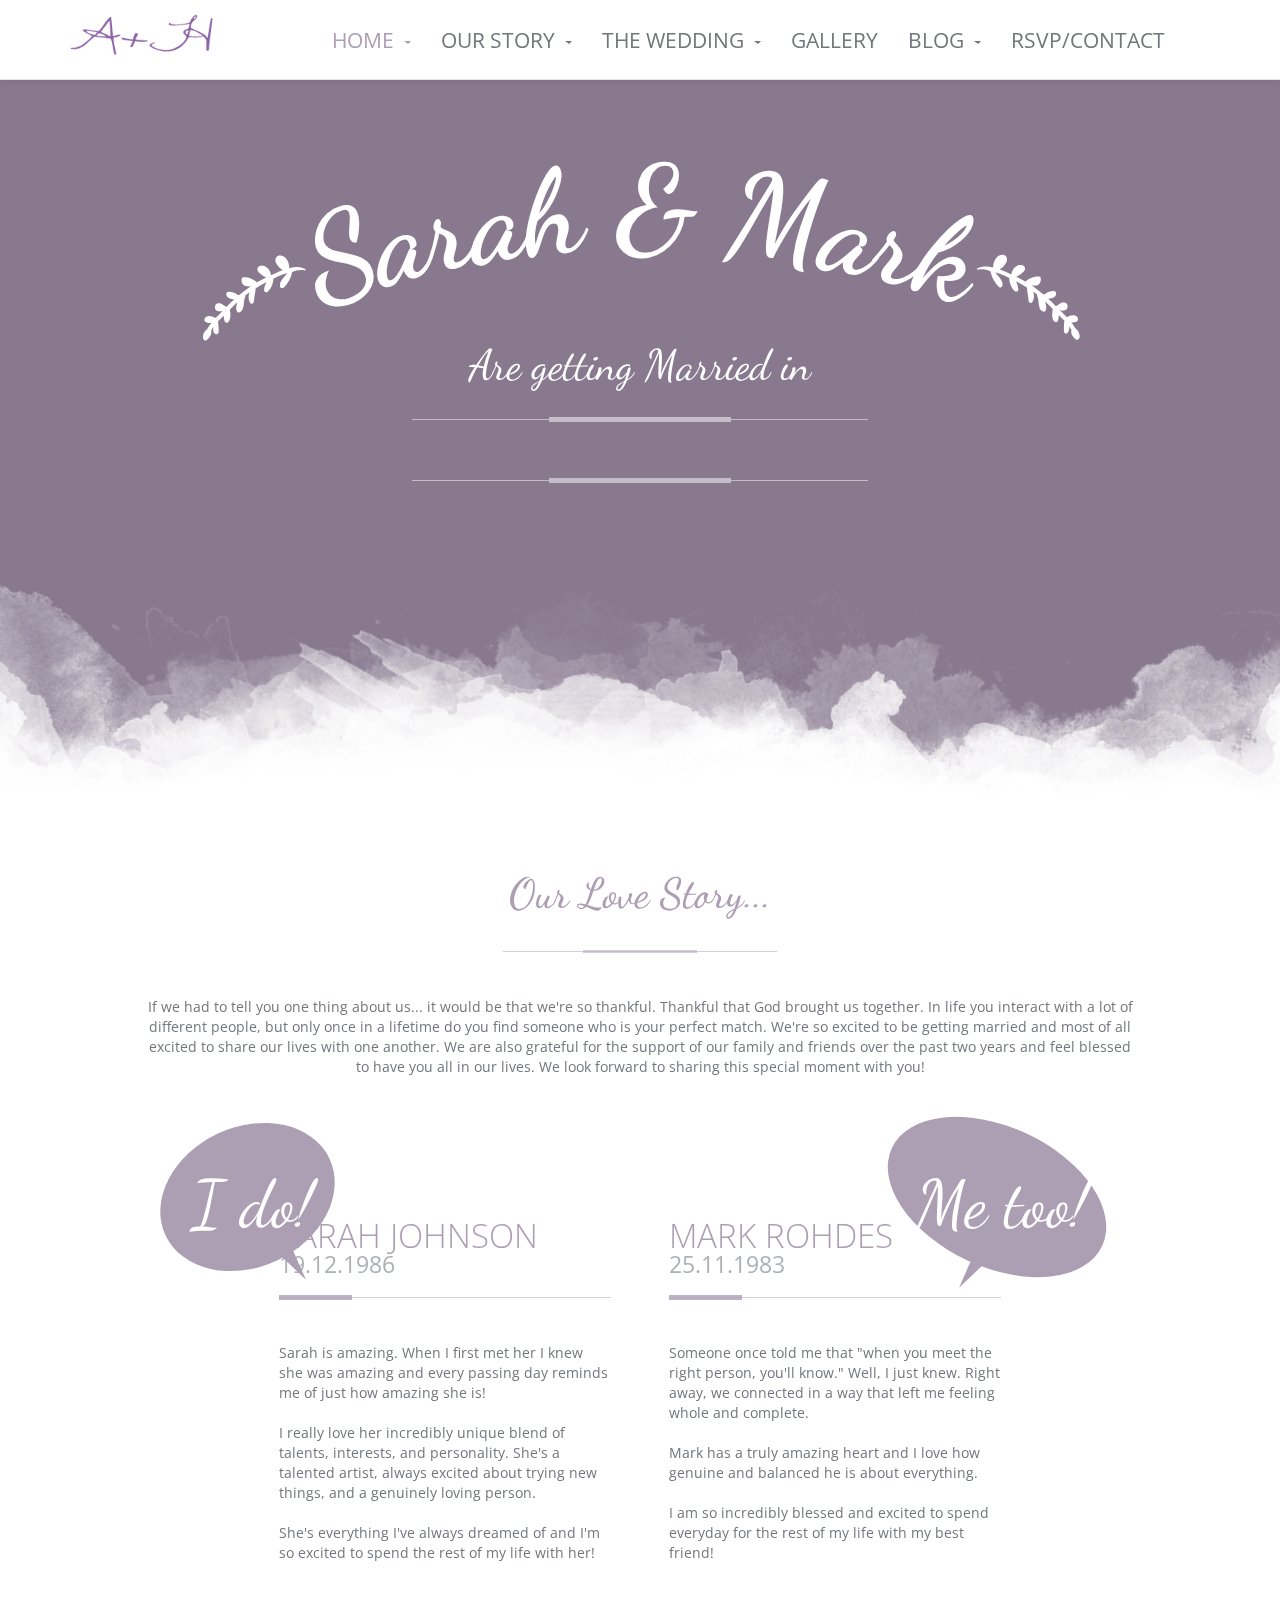
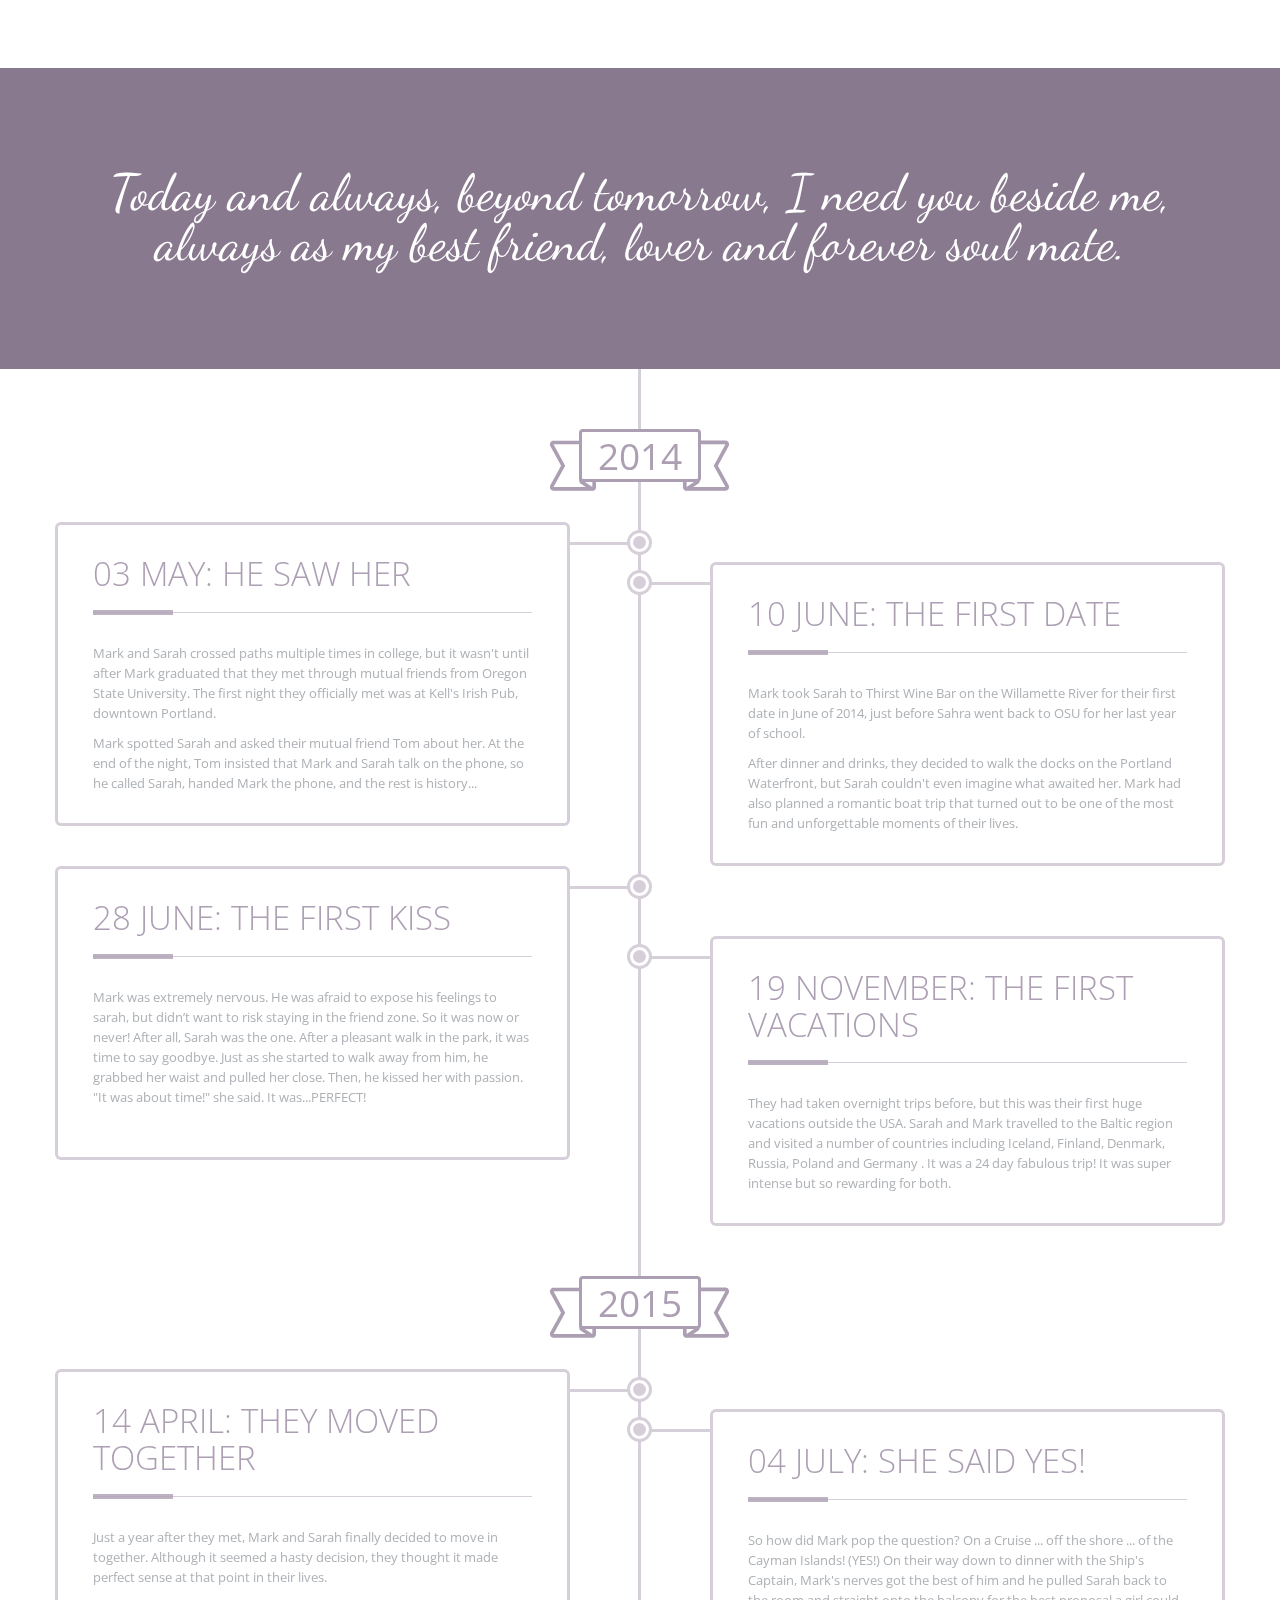
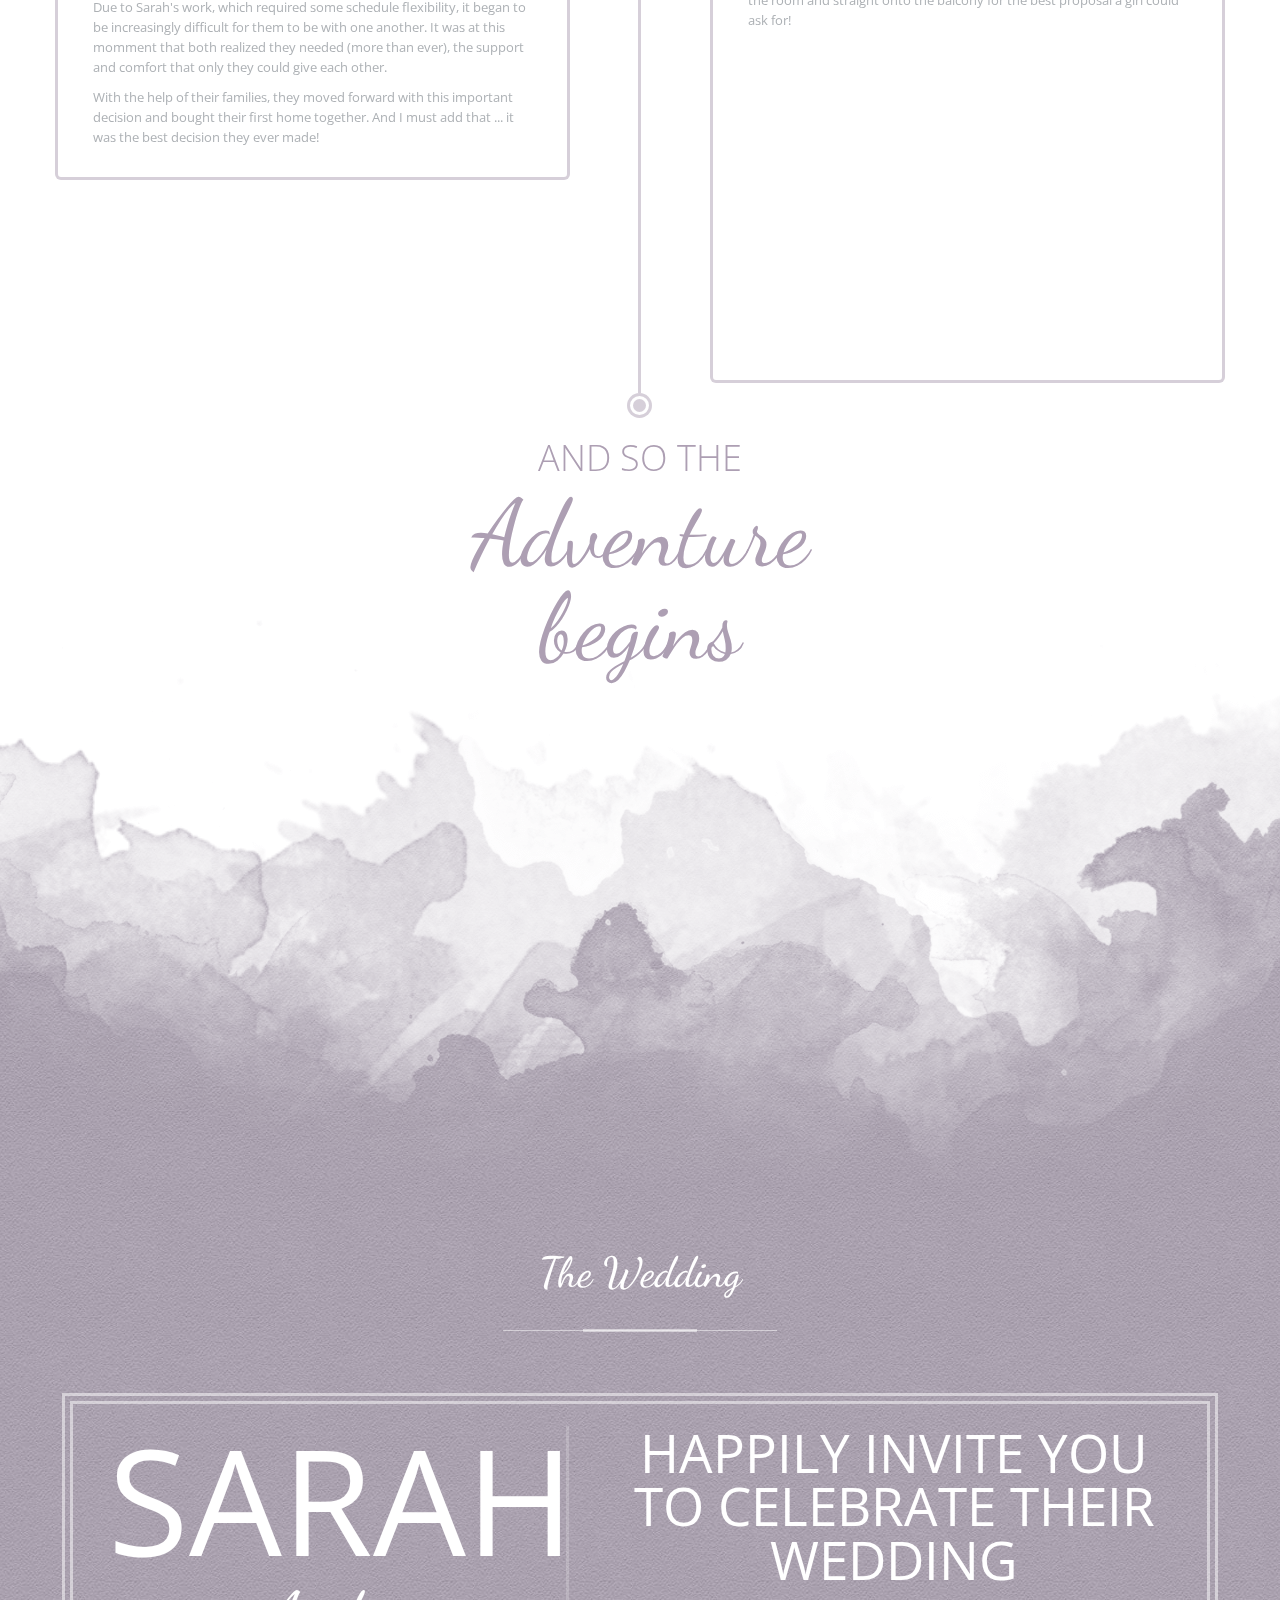
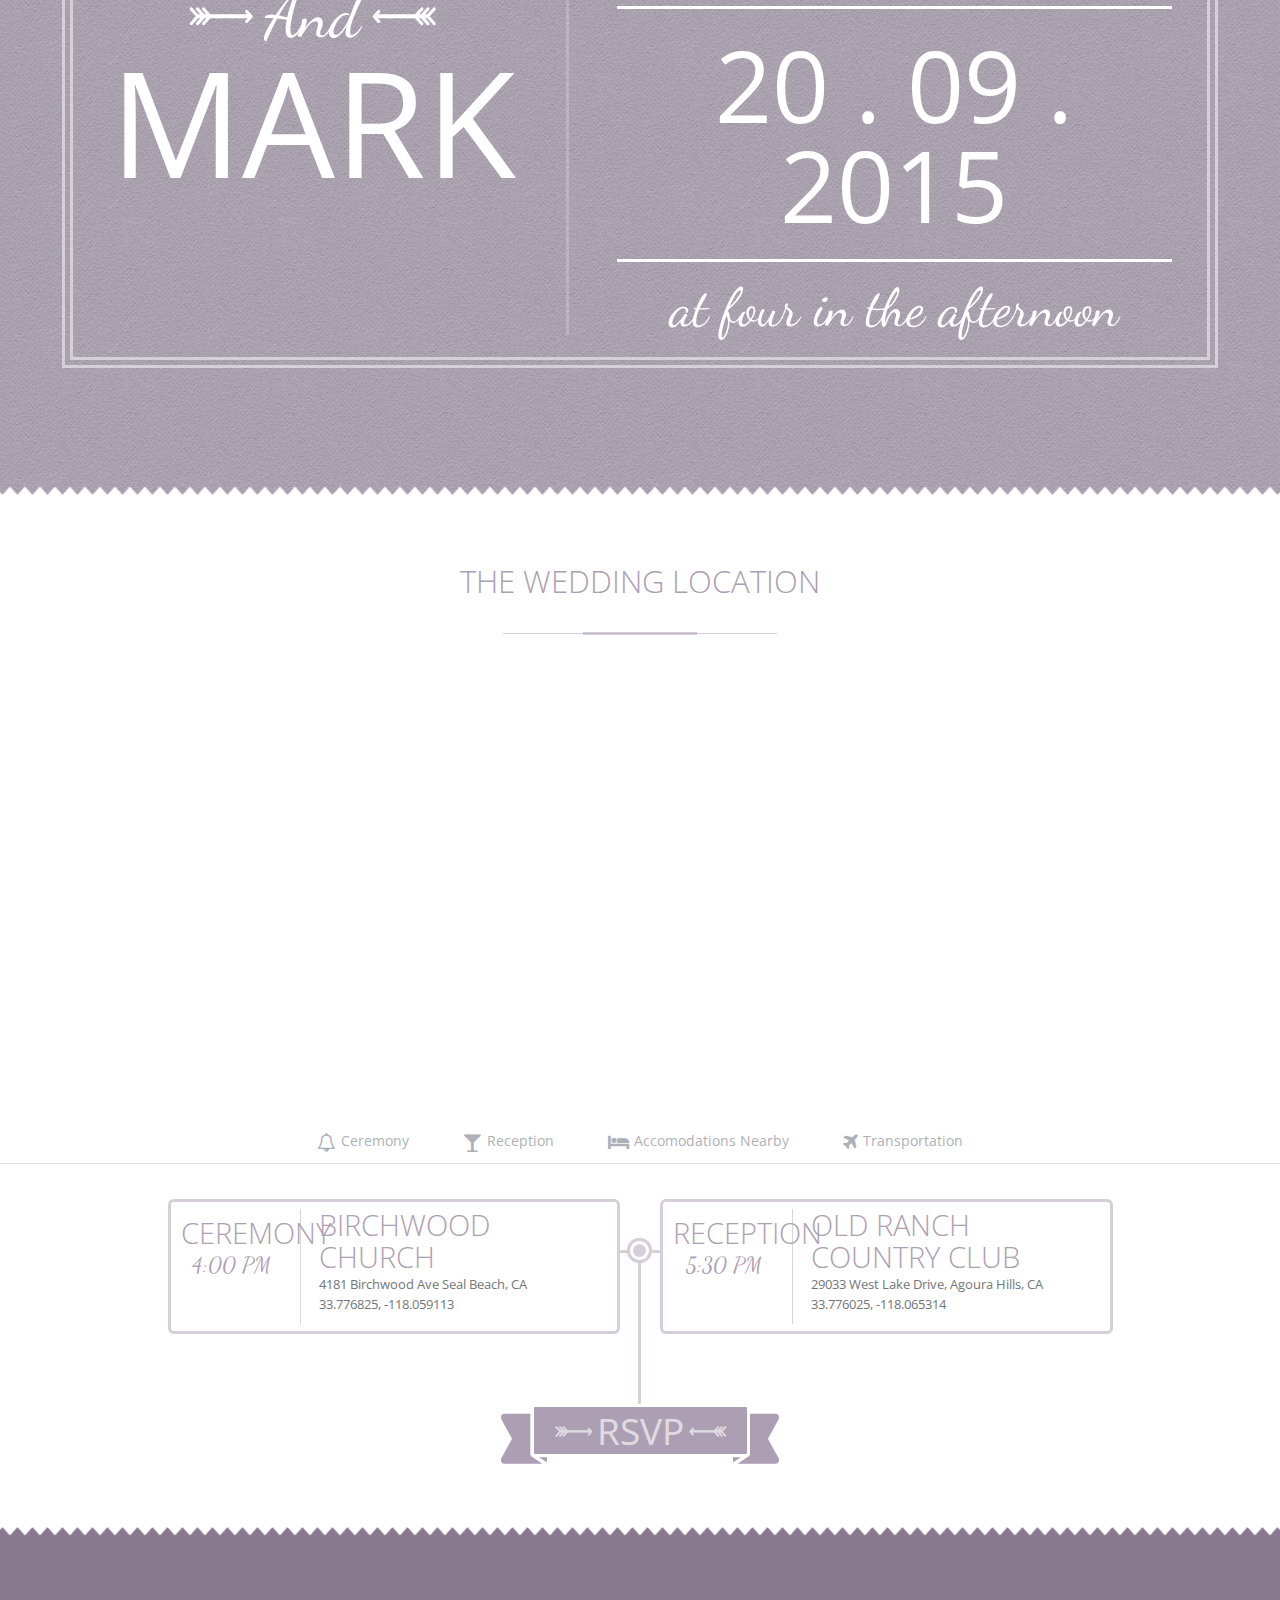
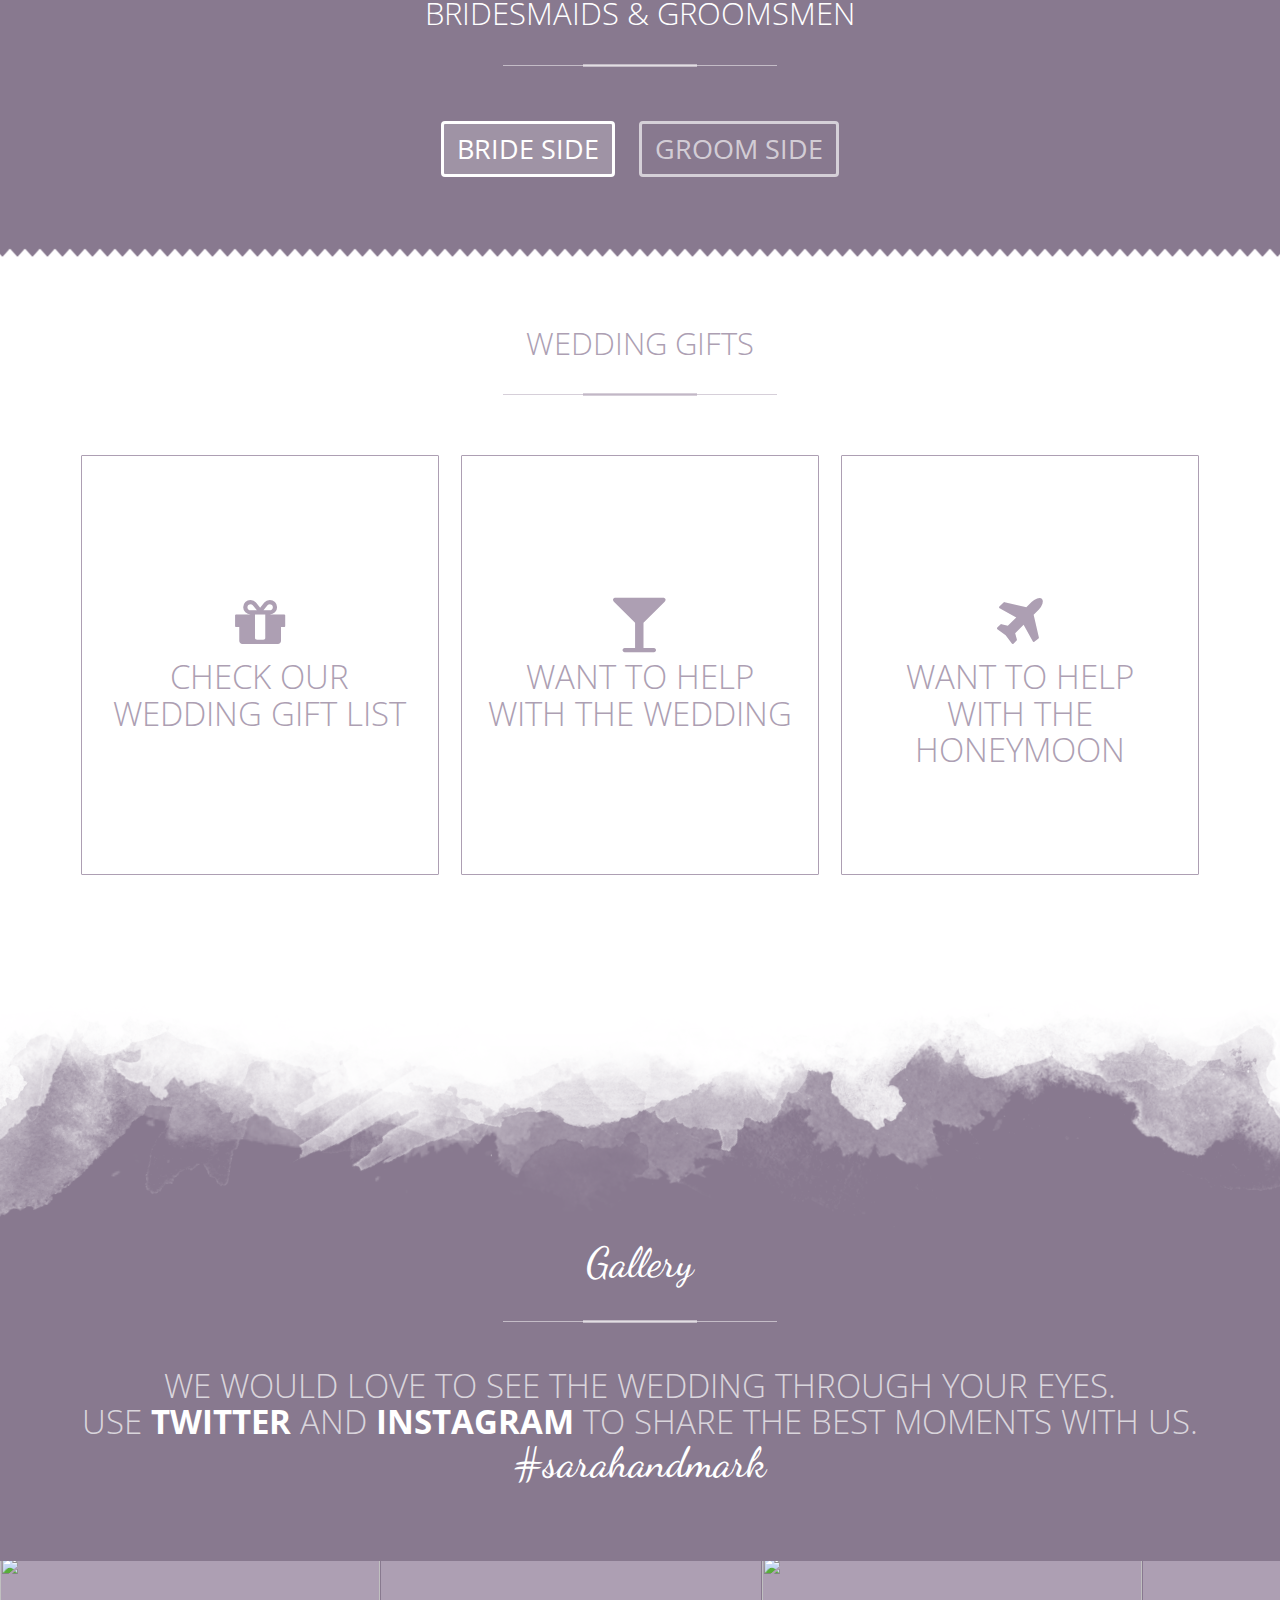
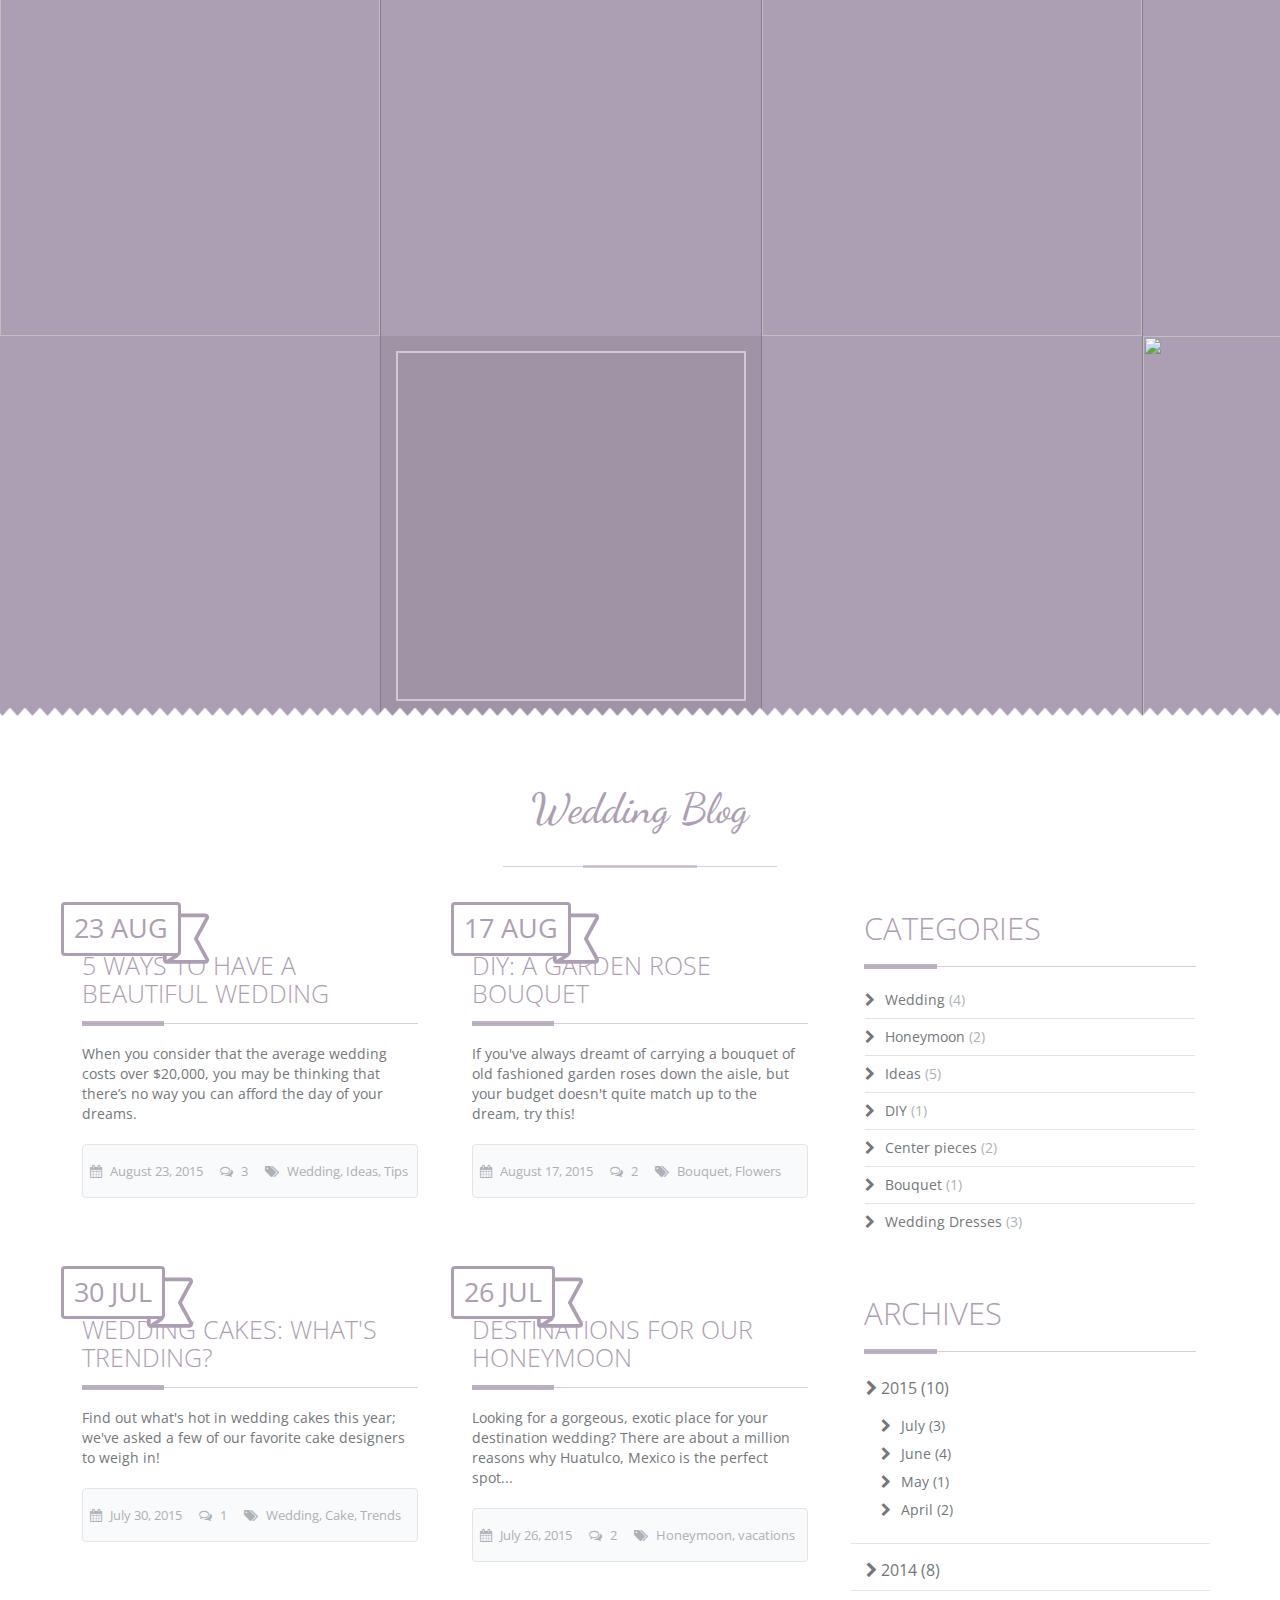
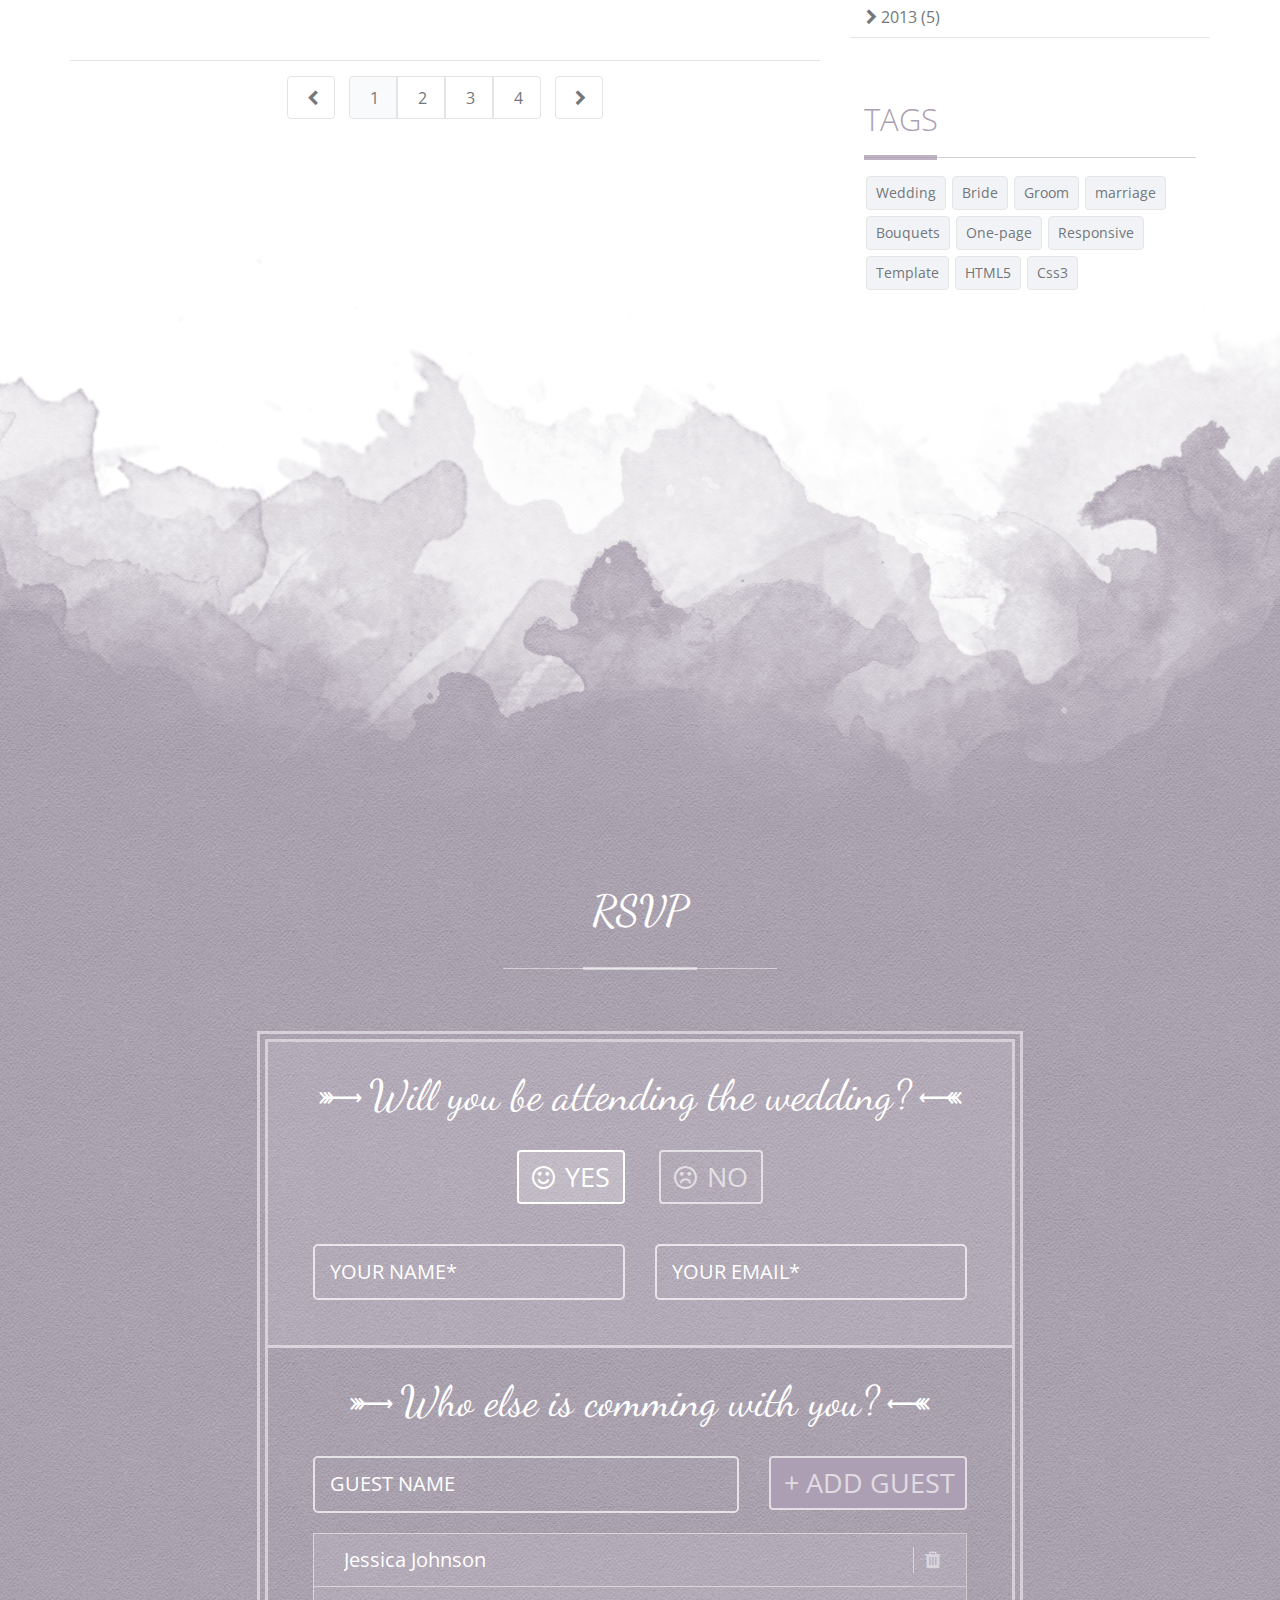
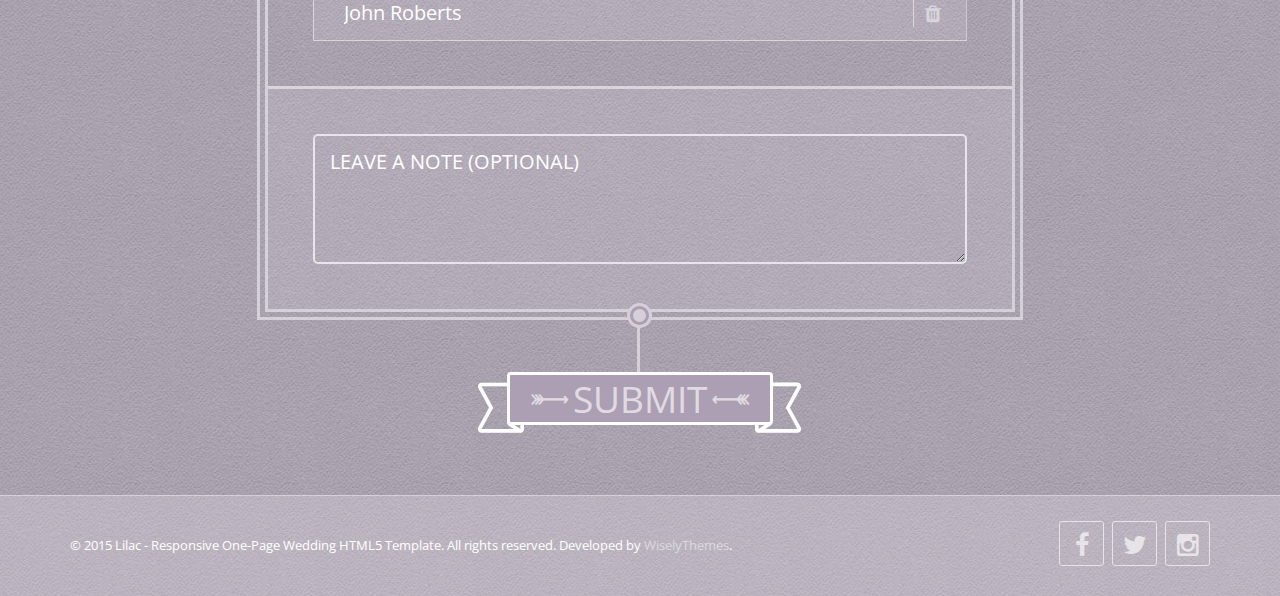
==== commit 2911f0d5: "added text. changed email for contact form." ====
--- a/index-countdown.html
+++ b/index-countdown.html
@@ -25,11 +25,11 @@
 	
 	<!-- IE6-8 support of HTML5 elements -->
 	<!--[if lt IE 9]>
-	  <script src="http://html5shim.googlecode.com/svn/trunk/html5.js"></script> 
+	  <script src="https://html5shim.googlecode.com/svn/trunk/html5.js"></script> 
 	<![endif]-->
 	
 	<!-- Google Web Font -->
-	<link href='http://fonts.googleapis.com/css?family=Dancing+Script:700%7COpen+Sans%7COpen+Sans+Condensed:300' rel='stylesheet' type='text/css'>
+	<link href='https://fonts.googleapis.com/css?family=Dancing+Script:700%7COpen+Sans%7COpen+Sans+Condensed:300' rel='stylesheet' type='text/css'>
 	
 	<!-- Bootstrap CSS -->
 	<link href="css/bootstrap.min.css" rel="stylesheet" />
@@ -131,58 +131,58 @@
 			
 			<div id="freewall" class="free-wall">
 				<div class="item">
-					<img src="http://placehold.it/362x367" alt="" />
-				</div>
-				<div class="item">
-					<img src="http://placehold.it/471x367" alt="" />
-				</div>
-				<div class="item">
-					<img src="http://placehold.it/268x367" alt="" />
-				</div>
-				<div class="item">
-					<img src="http://placehold.it/443x367" alt="" />
-				</div>
-				<div class="item">
-					<img src="http://placehold.it/375x367" alt="" />
-				</div>
-				<div class="item">
-					<img src="http://placehold.it/462x367" alt="" />
-				</div>
-				<div class="item">
-					<img src="http://placehold.it/276x367" alt="" />
-				</div>
-				<div class="item">
-					<img src="http://placehold.it/464x367" alt="" />
-				</div>
-				<div class="item">
-					<img src="http://placehold.it/304x367" alt="" />
-				</div>
-				<div class="item">
-					<img src="http://placehold.it/418x367" alt="" />
-				</div>
-				<div class="item">
-					<img src="http://placehold.it/375x367" alt="" />
-				</div>
-				<div class="item">
-					<img src="http://placehold.it/362x367" alt="" />
-				</div>
-				<div class="item">
-					<img src="http://placehold.it/471x367" alt="" />
-				</div>
-				<div class="item">
-					<img src="http://placehold.it/268x367" alt="" />
-				</div>
-				<div class="item">
-					<img src="http://placehold.it/443x367" alt="" />
-				</div>
-				<div class="item">
-					<img src="http://placehold.it/375x367" alt="" />
-				</div>
-				<div class="item">
-					<img src="http://placehold.it/462x367" alt="" />
-				</div>
-				<div class="item">
-					<img src="http://placehold.it/276x367" alt="" />
+					<img src="https://placehold.it/362x367" alt="" />
+				</div>
+				<div class="item">
+					<img src="https://placehold.it/471x367" alt="" />
+				</div>
+				<div class="item">
+					<img src="https://placehold.it/268x367" alt="" />
+				</div>
+				<div class="item">
+					<img src="https://placehold.it/443x367" alt="" />
+				</div>
+				<div class="item">
+					<img src="https://placehold.it/375x367" alt="" />
+				</div>
+				<div class="item">
+					<img src="https://placehold.it/462x367" alt="" />
+				</div>
+				<div class="item">
+					<img src="https://placehold.it/276x367" alt="" />
+				</div>
+				<div class="item">
+					<img src="https://placehold.it/464x367" alt="" />
+				</div>
+				<div class="item">
+					<img src="https://placehold.it/304x367" alt="" />
+				</div>
+				<div class="item">
+					<img src="https://placehold.it/418x367" alt="" />
+				</div>
+				<div class="item">
+					<img src="https://placehold.it/375x367" alt="" />
+				</div>
+				<div class="item">
+					<img src="https://placehold.it/362x367" alt="" />
+				</div>
+				<div class="item">
+					<img src="https://placehold.it/471x367" alt="" />
+				</div>
+				<div class="item">
+					<img src="https://placehold.it/268x367" alt="" />
+				</div>
+				<div class="item">
+					<img src="https://placehold.it/443x367" alt="" />
+				</div>
+				<div class="item">
+					<img src="https://placehold.it/375x367" alt="" />
+				</div>
+				<div class="item">
+					<img src="https://placehold.it/462x367" alt="" />
+				</div>
+				<div class="item">
+					<img src="https://placehold.it/276x367" alt="" />
 				</div>
 			</div>
 		</section>
@@ -204,7 +204,7 @@
 					<div class="story-elem col-sm-4 col-sm-offset-2" data-animation-direction="from-left" data-animation-delay="100">
 						<div class="balloon-left" data-animation-direction="from-bottom" data-animation-delay="600">I do!</div>
 						<div class="image">
-							<img src="http://placehold.it/750x750" alt="" />
+							<img src="https://placehold.it/750x750" alt="" />
 							<div class="hover-info">
 								<ul class="sn-icons">
 									<li><a href="#" title="Facebook"><i class="fa fa-facebook"></i></a></li>
@@ -219,7 +219,7 @@
 					<div class="story-elem col-sm-4" data-animation-direction="from-right" data-animation-delay="100">
 						<div class="balloon-right" data-animation-direction="from-bottom" data-animation-delay="900">Me too!</div>
 						<div class="image">
-							<img src="http://placehold.it/750x750" alt="" />
+							<img src="https://placehold.it/750x750" alt="" />
 							<div class="hover-info">
 								<ul class="sn-icons">
 									<li><a href="#" title="Facebook"><i class="fa fa-facebook"></i></a></li>
@@ -276,7 +276,7 @@
 							<div class="event_panel videoEmbed">
 								<h3>28 June: The First Kiss</h3>
 								<p>Mark was extremely nervous. He was afraid to expose his feelings to sarah, but didn’t want to risk staying in the friend zone. So it was now or never! After all, Sarah was the one.  After a pleasant walk in the park, it was time to say goodbye. Just as she started to walk away from him, he grabbed her waist and pulled her close. Then, he kissed her with passion. "It was about time!" she said. It was...PERFECT!</p>
-								<img src="http://placehold.it/750x520" alt="" />
+								<img src="https://placehold.it/750x520" alt="" />
 							</div>
 						</div>
 						
@@ -287,30 +287,30 @@
 								
 								<div class="owl-carousel timeline-gallery">
 									<div class="item">
-										<a href="http://placehold.it/750x500" data-gal="prettyPhoto[gallery-timeline]" title="Our Vacations"><span class="btn btn-default2">+</span></a>
-										<img src="http://placehold.it/300x300" alt="" />
+										<a href="https://placehold.it/750x500" data-gal="prettyPhoto[gallery-timeline]" title="Our Vacations"><span class="btn btn-default2">+</span></a>
+										<img src="https://placehold.it/300x300" alt="" />
 									</div>
 					
 									<div class="item">
-										<a href="http://placehold.it/750x500" data-gal="prettyPhoto[gallery-timeline]" title="Our Vacations"><span class="btn btn-default2">+</span></a>
-										<img src="http://placehold.it/300x300" alt="" />
+										<a href="https://placehold.it/750x500" data-gal="prettyPhoto[gallery-timeline]" title="Our Vacations"><span class="btn btn-default2">+</span></a>
+										<img src="https://placehold.it/300x300" alt="" />
 									</div>
 									
 									<div class="item">
-										<a href="http://placehold.it/750x500" data-gal="prettyPhoto[gallery-timeline]" title="Our Vacations"><span class="btn btn-default2">+</span></a>
-										<img src="http://placehold.it/300x300" alt="" />
+										<a href="https://placehold.it/750x500" data-gal="prettyPhoto[gallery-timeline]" title="Our Vacations"><span class="btn btn-default2">+</span></a>
+										<img src="https://placehold.it/300x300" alt="" />
 									</div>
 									<div class="item">
-										<a href="http://placehold.it/750x500" data-gal="prettyPhoto[gallery-timeline]" title="Our Vacations"><span class="btn btn-default2">+</span></a>
-										<img src="http://placehold.it/300x300" alt="" />
+										<a href="https://placehold.it/750x500" data-gal="prettyPhoto[gallery-timeline]" title="Our Vacations"><span class="btn btn-default2">+</span></a>
+										<img src="https://placehold.it/300x300" alt="" />
 									</div>
 									<div class="item">
-										<a href="http://placehold.it/750x500" data-gal="prettyPhoto[gallery-timeline]" title="Our Vacations"><span class="btn btn-default2">+</span></a>
-										<img src="http://placehold.it/300x300" alt="" />
+										<a href="https://placehold.it/750x500" data-gal="prettyPhoto[gallery-timeline]" title="Our Vacations"><span class="btn btn-default2">+</span></a>
+										<img src="https://placehold.it/300x300" alt="" />
 									</div>
 									<div class="item">
-										<a href="http://placehold.it/750x500" data-gal="prettyPhoto[gallery-timeline]" title="Our Vacations"><span class="btn btn-default2">+</span></a>
-										<img src="http://placehold.it/300x300" alt="" />
+										<a href="https://placehold.it/750x500" data-gal="prettyPhoto[gallery-timeline]" title="Our Vacations"><span class="btn btn-default2">+</span></a>
+										<img src="https://placehold.it/300x300" alt="" />
 									</div>
 								</div>
 							</div>
@@ -465,7 +465,7 @@
 										<h3>Emma Williams</h3>
 										<span class="title">Maid of honour</span>
 									</a>
-									<img src="http://placehold.it/256x256" alt="" />
+									<img src="https://placehold.it/256x256" alt="" />
 								</div>
 							</div>
 							
@@ -475,7 +475,7 @@
 										<h3>Rachel Brook</h3>
 										<span class="title">Bridesmaid</span>
 									</a>
-									<img src="http://placehold.it/256x256" alt="" />
+									<img src="https://placehold.it/256x256" alt="" />
 								</div>
 							</div>
 							
@@ -485,7 +485,7 @@
 										<h3>kate Davison</h3>
 										<span class="title">Bridesmaid</span>
 									</a>
-									<img src="http://placehold.it/256x256" alt="" />
+									<img src="https://placehold.it/256x256" alt="" />
 								</div>
 							</div>
 							
@@ -495,7 +495,7 @@
 										<h3>Jessica Johnson</h3>
 										<span class="title">Bridesmaid</span>
 									</a>
-									<img src="http://placehold.it/256x256" alt="" />
+									<img src="https://placehold.it/256x256" alt="" />
 								</div>
 							</div>
 							
@@ -505,7 +505,7 @@
 										<h3>Vanessa Gibson</h3>
 										<span class="title">Bridesmaid</span>
 									</a>
-									<img src="http://placehold.it/256x256" alt="" />
+									<img src="https://placehold.it/256x256" alt="" />
 								</div>
 							</div>
 						</div>	
@@ -519,7 +519,7 @@
 										<h3>Gary Hope</h3>
 										<span class="title">Best man</span>
 									</a>
-									<img src="http://placehold.it/256x256" alt="" />
+									<img src="https://placehold.it/256x256" alt="" />
 								</div>
 							</div>
 							
@@ -529,7 +529,7 @@
 										<h3>Eric Jefferson</h3>
 										<span class="title">Groomsman</span>
 									</a>
-									<img src="http://placehold.it/256x256" alt="" />
+									<img src="https://placehold.it/256x256" alt="" />
 								</div>
 							</div>
 							
@@ -539,7 +539,7 @@
 										<h3>William Kersey</h3>
 										<span class="title">Maid of Honnor</span>
 									</a>
-									<img src="http://placehold.it/256x256" alt="" />
+									<img src="https://placehold.it/256x256" alt="" />
 								</div>
 							</div>
 							
@@ -549,7 +549,7 @@
 										<h3>Taylor Pierce</h3>
 										<span class="title">Maid of Honnor</span>
 									</a>
-									<img src="http://placehold.it/256x256" alt="" />
+									<img src="https://placehold.it/256x256" alt="" />
 								</div>
 							</div>
 							
@@ -559,7 +559,7 @@
 										<h3>David Madison</h3>
 										<span class="title">Maid of Honnor</span>
 									</a>
-									<img src="http://placehold.it/256x256" alt="" />
+									<img src="https://placehold.it/256x256" alt="" />
 								</div>
 							</div>
 						</div>
@@ -643,15 +643,15 @@
 				<div class="gallery-scroller">
 					<ul>
 						<li>
-							<span><a href="http://placehold.it/750x500" data-gal="prettyPhoto[gallery]" title="Wedding Photos"><i class="fa fa-link"></i></a></span>
-							<img src="http://placehold.it/380x380" alt="" />
+							<span><a href="https://placehold.it/750x500" data-gal="prettyPhoto[gallery]" title="Wedding Photos"><i class="fa fa-link"></i></a></span>
+							<img src="https://placehold.it/380x380" alt="" />
 						</li>
 						
 						<li class="instagram"></li> <!-- The list item with class "instagram" will be automatically populated with an Instagram photo -->
 						
 						<li>
-							<span><a href="http://placehold.it/750x500" data-gal="prettyPhoto[gallery]" title="Wedding Photos"><i class="fa fa-link"></i></a></span>
-							<img src="http://placehold.it/380x380" alt="" />
+							<span><a href="https://placehold.it/750x500" data-gal="prettyPhoto[gallery]" title="Wedding Photos"><i class="fa fa-link"></i></a></span>
+							<img src="https://placehold.it/380x380" alt="" />
 						</li>
 						
 						<li class="instagram"></li> <!-- The list item with class "instagram" will be automatically populated with an Instagram photo -->
@@ -661,8 +661,8 @@
 						<li class="instagram"></li> <!-- The list item with class "instagram" will be automatically populated with an Instagram photo -->
 						
 						<li>
-							<span><a href="http://placehold.it/750x500" data-gal="prettyPhoto[gallery]" title="Wedding Photos"><i class="fa fa-link"></i></a></span>
-							<img src="http://placehold.it/380x380" alt="" />
+							<span><a href="https://placehold.it/750x500" data-gal="prettyPhoto[gallery]" title="Wedding Photos"><i class="fa fa-link"></i></a></span>
+							<img src="https://placehold.it/380x380" alt="" />
 						</li>
 						
 						<li class="tweet"></li> <!-- The list item with class "tweet" will be automatically populated with an Twitter post -->
@@ -675,15 +675,15 @@
 						<li class="instagram"></li> <!-- The list item with class "instagram" will be automatically populated with an Instagram photo -->
 						
 						<li>
-							<span><a href="http://placehold.it/750x500" data-gal="prettyPhoto[gallery]" title="Wedding Photos"><i class="fa fa-link"></i></a></span>
-							<img src="http://placehold.it/380x380" alt="" />
+							<span><a href="https://placehold.it/750x500" data-gal="prettyPhoto[gallery]" title="Wedding Photos"><i class="fa fa-link"></i></a></span>
+							<img src="https://placehold.it/380x380" alt="" />
 						</li>
 						
 						<li class="instagram"></li> <!-- The list item with class "instagram" will be automatically populated with an Instagram photo -->
 						
 						<li>
-							<span><a href="http://placehold.it/750x500" data-gal="prettyPhoto[gallery]" title="Wedding Photos"><i class="fa fa-link"></i></a></span>
-							<img src="http://placehold.it/380x380" alt="" />
+							<span><a href="https://placehold.it/750x500" data-gal="prettyPhoto[gallery]" title="Wedding Photos"><i class="fa fa-link"></i></a></span>
+							<img src="https://placehold.it/380x380" alt="" />
 						</li>
 						
 						<li class="tweet"></li> <!-- The list item with class "tweet" will be automatically populated with an Twitter post -->
@@ -715,7 +715,7 @@
 										<a href="blog-single.html">
 											<span class="btn btn-default2 btn-small"><i class="fa fa-file-o"></i> Read More</span>
 										</a>
-										<img src="http://placehold.it/750x580" alt="" />
+										<img src="https://placehold.it/750x580" alt="" />
 									</div>
 									<div class="date">
 										<div class="ribbon">23 Aug</div>
@@ -738,7 +738,7 @@
 										<a href="blog-single.html">
 											<span class="btn btn-default2 btn-small"><i class="fa fa-file-o"></i> Read More</span>
 										</a>
-										<img src="http://placehold.it/750x580" alt="" />
+										<img src="https://placehold.it/750x580" alt="" />
 									</div>
 									<div class="date">
 										<div class="ribbon">17 Aug</div>
@@ -763,7 +763,7 @@
 										<a href="blog-single.html">
 											<span class="btn btn-default2 btn-small"><i class="fa fa-file-o"></i> Read More</span>
 										</a>
-										<img src="http://placehold.it/750x580" alt="" />
+										<img src="https://placehold.it/750x580" alt="" />
 									</div>
 									<div class="date">
 										<div class="ribbon">30 Jul</div>
@@ -786,7 +786,7 @@
 										<a href="blog-single.html">
 											<span class="btn btn-default2 btn-small"><i class="fa fa-file-o"></i> Read More</span>
 										</a>
-										<img src="http://placehold.it/750x580" alt="" />
+										<img src="https://placehold.it/750x580" alt="" />
 									</div>
 									<div class="date">
 										<div class="ribbon">26 Jul</div>
@@ -1000,7 +1000,7 @@
 			<div class="container">
 				<div class="row">
 					<div class="col-sm-12">
-						<p>&copy; 2015 Lilac - Responsive One-Page Wedding HTML5 Template. All rights reserved. Developed by <a href="http://www.wiselythemes.com" target="_blank">WiselyThemes</a>.</p>
+						<p>&copy; 2015 Lilac - Responsive One-Page Wedding HTML5 Template. All rights reserved. Developed by <a href="https://www.wiselythemes.com" target="_blank">WiselyThemes</a>.</p>
 						
 						<!-- BEGIN SOCIAL ICONS -->
 						<ul class="sn-icons">
@@ -1022,7 +1022,7 @@
 	<!-- Libs -->
 	<script src="js/jquery-1.11.3.min.js"></script>
 	<!-- Google Maps: change YOUR_API_KEY with your Google API Key. -->
-	<script src="https://maps.googleapis.com/maps/api/js?key=YOUR_API_KEY" type="text/javascript"></script>
+    <script src="https://maps.googleapis.com/maps/api/js?key=AIzaSyD63NVjRIsPjP1XyNZ-OtFGSg5nWO_O75c" type="text/javascript"></script>
 	<script src="js/common.js" type="text/javascript"></script>
 	<script src="twitter/jquery.tweet.min.js" type="text/javascript" charset="utf-8"></script>
 	
